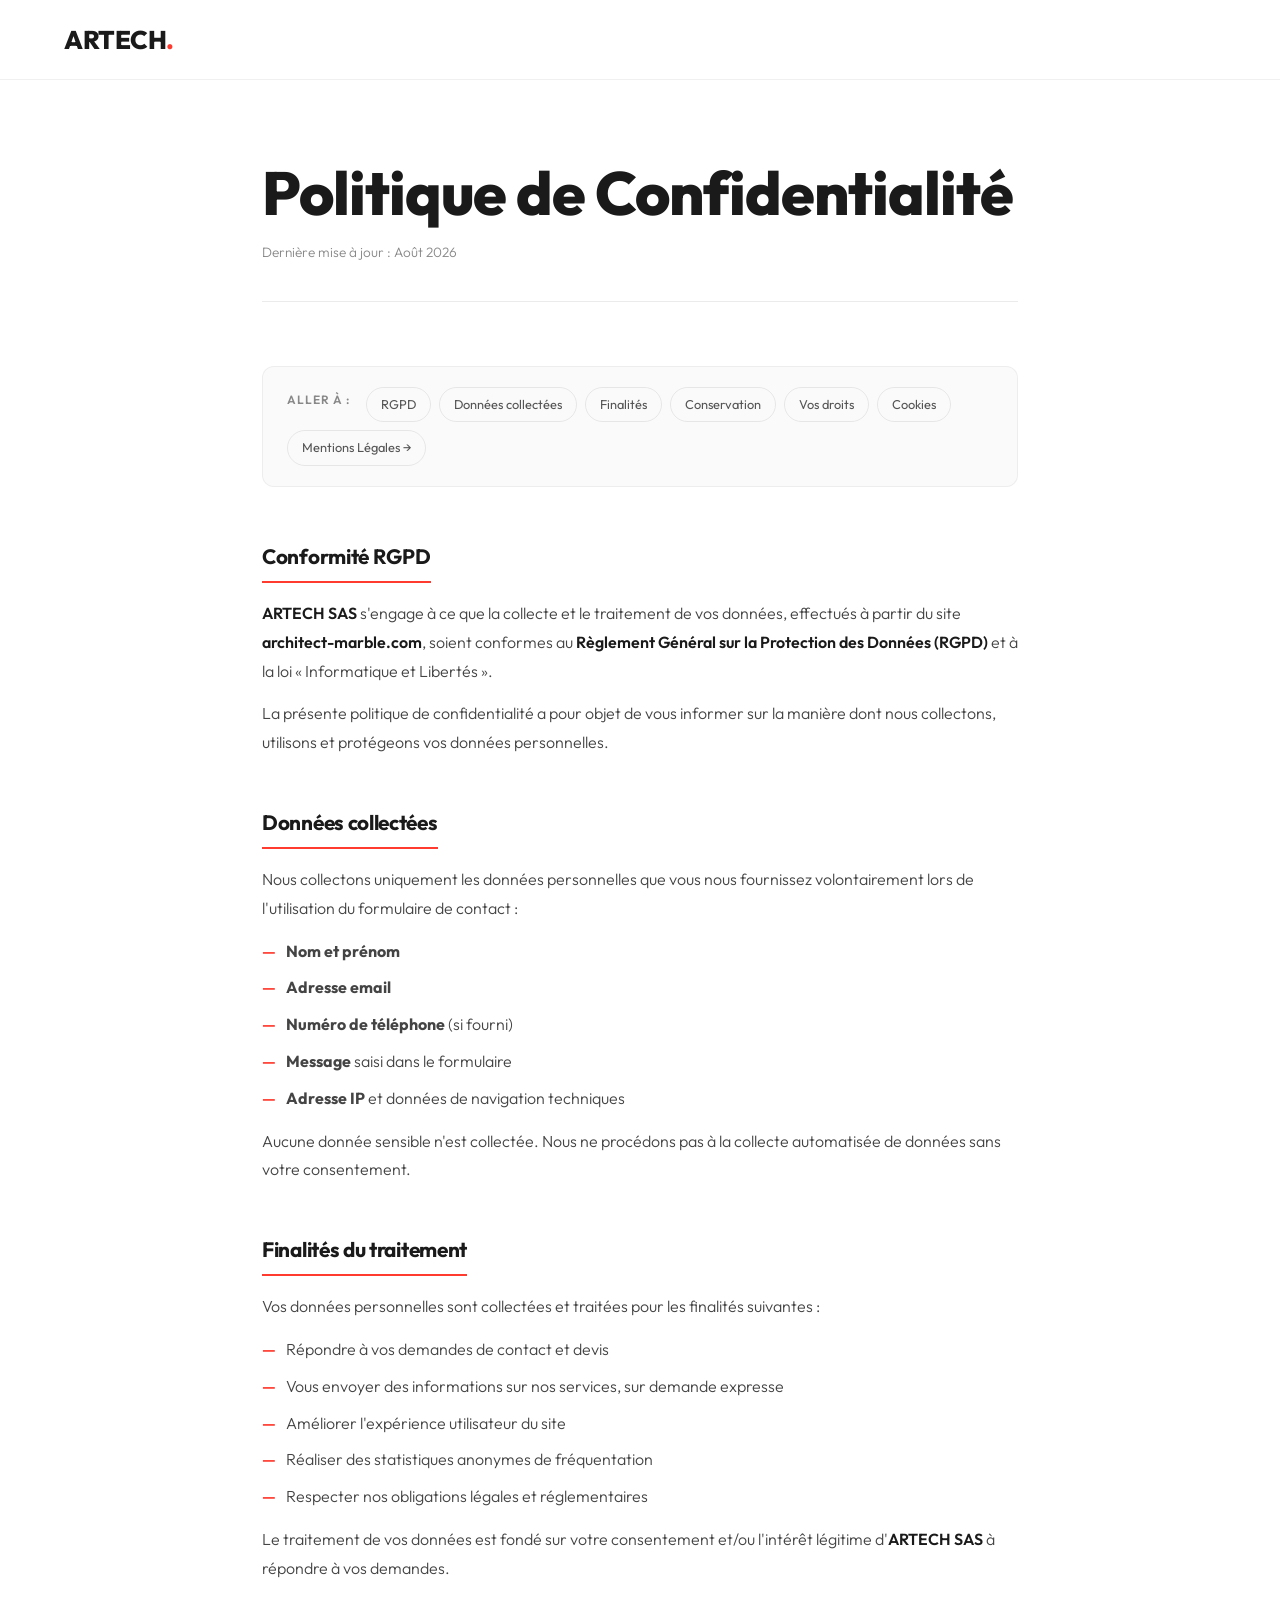
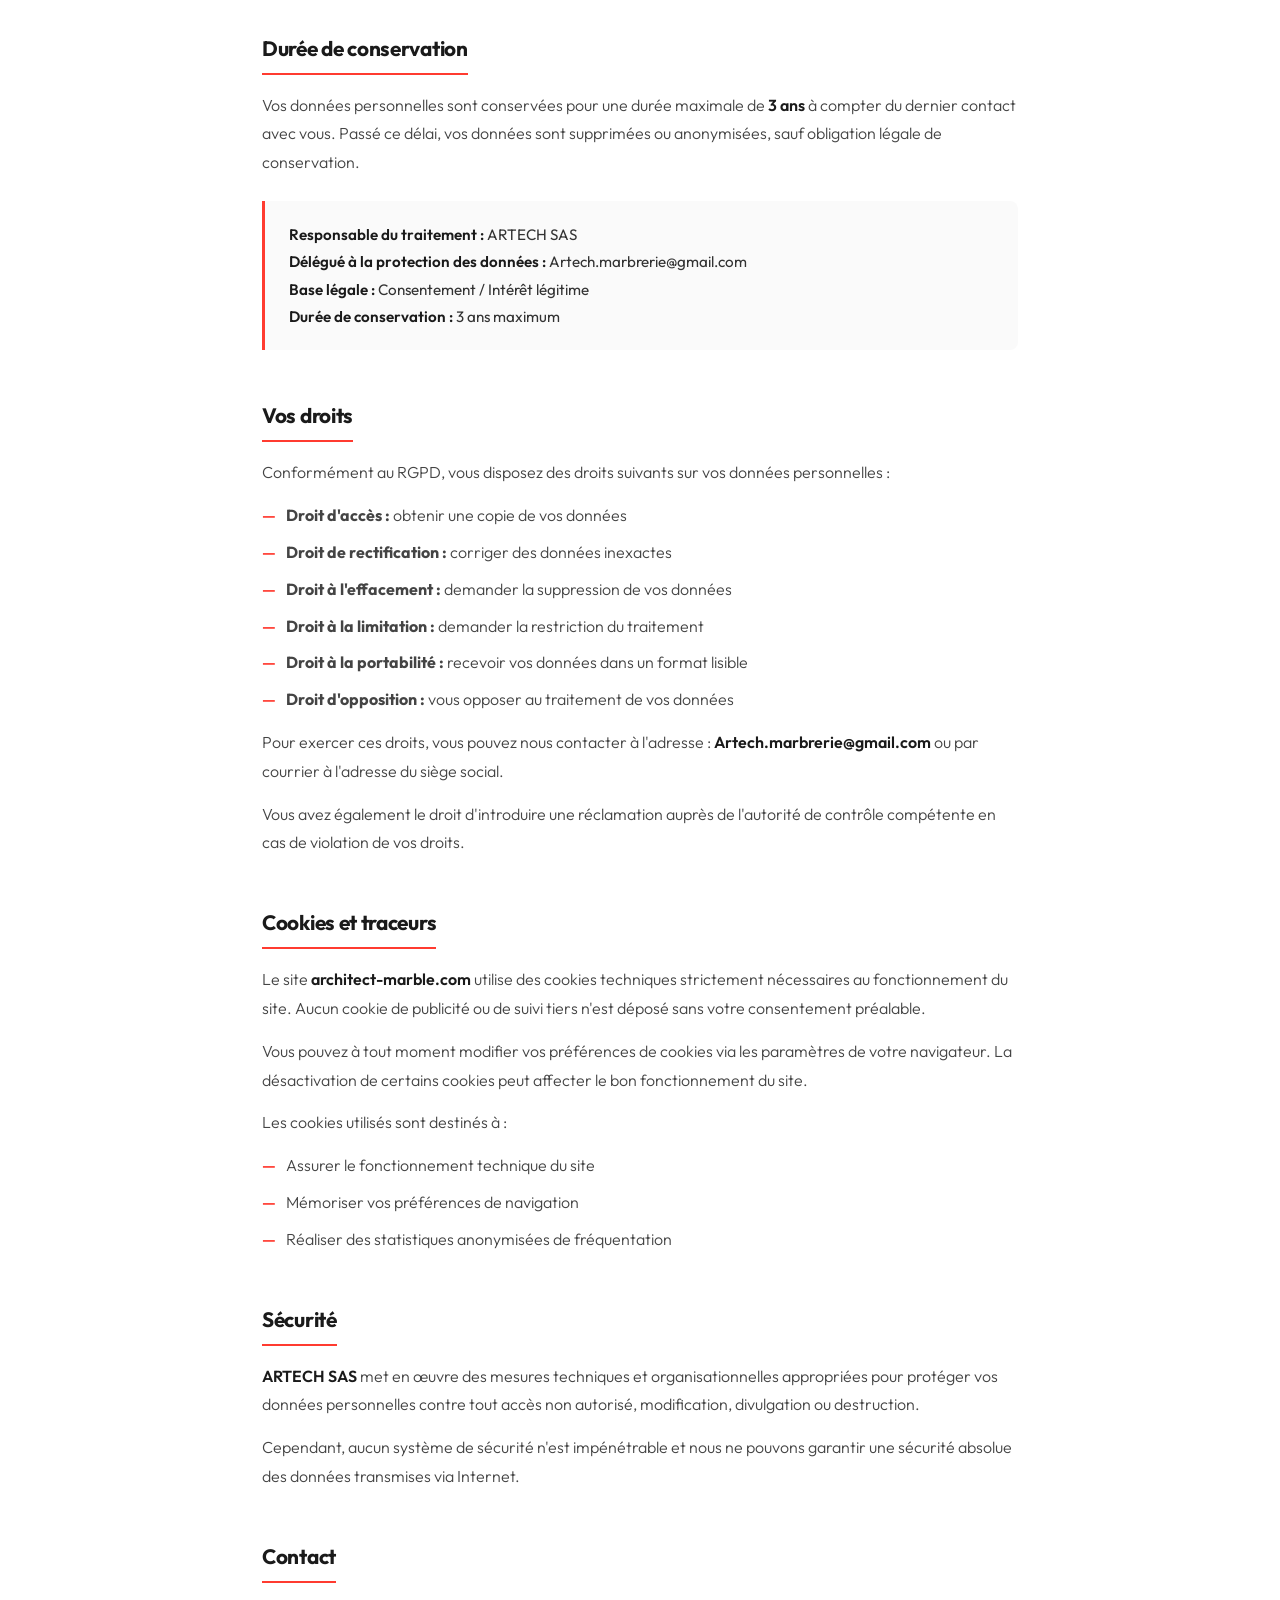
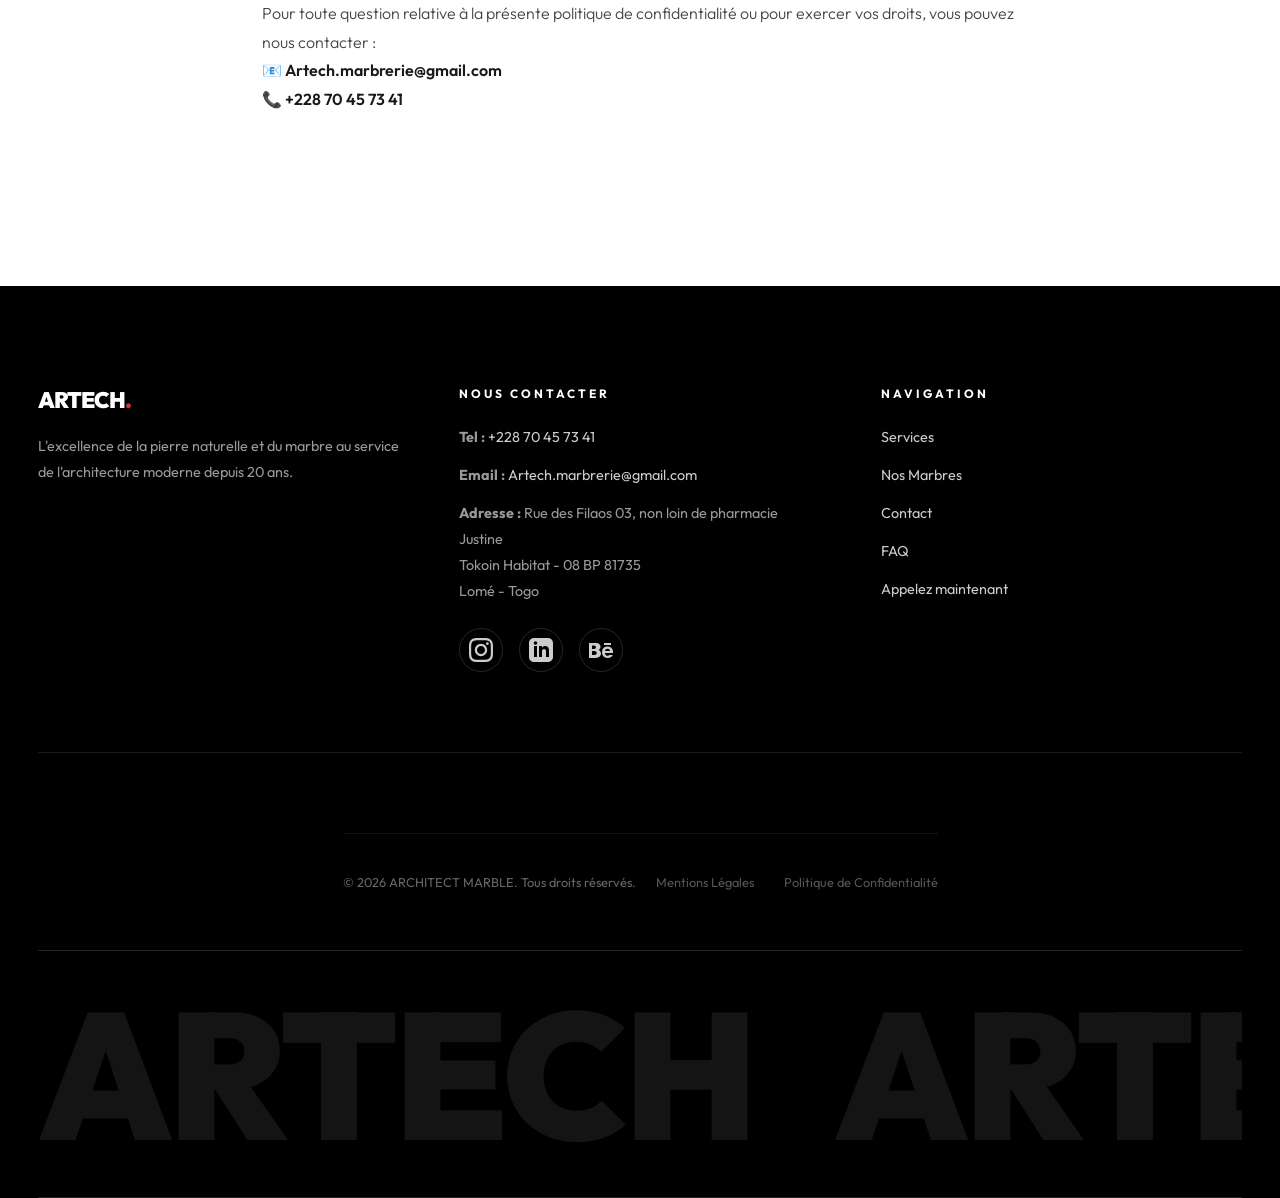
==== confidentialite/index.html @ c28ef2d8 "Initial commit: Site ARTECH avec images optimisées et EmailJS" ====
﻿<!DOCTYPE html>
<html lang="fr">

<head>
    <meta charset="UTF-8">
    <meta name="viewport" content="width=device-width, initial-scale=1.0">
    <title>Politique de Confidentialité — ARTECH</title>
    <meta name="robots" content="noindex, follow">
    <link rel="preconnect" href="https://fonts.googleapis.com">
    <link rel="preconnect" href="https://fonts.gstatic.com" crossorigin>
    <link href="https://fonts.googleapis.com/css2?family=Outfit:wght@300;400;600;800;900&display=swap" rel="stylesheet">
        <link rel="icon" type="image/jpeg" href="../assets/favicon.jpg">
<link rel="stylesheet" href="../style.css">

    <style>
        body.legal-page {
            background: #fff;
            color: #1a1a1a;
            font-family: 'Outfit', sans-serif;
        }

        body.legal-page .navbar {
            background: #fff;
            border-bottom: 1px solid rgba(0, 0, 0, 0.06);
            position: sticky;
            top: 0;
            z-index: 1000;
            padding: 0 5%;
            display: flex;
            align-items: center;
            justify-content: space-between;
            height: 80px;
        }

        body.legal-page .nav-logo {
            font-size: 1.6rem;
            font-weight: 800;
            color: #1a1a1a;
            text-decoration: none;
            letter-spacing: -0.5px;
        }

        body.legal-page .nav-logo span {
            color: #ff3b30;
        }

        body.legal-page .nav-links {
            display: flex;
            align-items: center;
            gap: 40px;
            list-style: none;
            margin: 0;
            padding: 0;
        }

        body.legal-page .nav-links a {
            text-decoration: none;
            color: #555;
            font-size: 0.9rem;
            font-weight: 400;
            letter-spacing: 0.5px;
            text-transform: uppercase;
            transition: color 0.3s ease;
            position: relative;
        }

        body.legal-page .nav-links a:hover {
            color: #ff3b30;
        }

        body.legal-page .nav-links a.btn-contact {
            padding: 10px 24px;
            background: #1a1a1a;
            color: #fff !important;
            border-radius: 50px;
            font-weight: 600;
            text-transform: none;
            letter-spacing: 0;
            font-size: 0.85rem;
            transition: background 0.3s ease, transform 0.2s ease;
        }

        body.legal-page .nav-links a.btn-contact:hover {
            background: #ff3b30;
            transform: translateY(-1px);
        }

        body.legal-page .menu-toggle {
            display: none;
            flex-direction: column;
            gap: 6px;
            cursor: pointer;
            padding: 8px;
        }

        body.legal-page .menu-toggle .bar {
            width: 26px;
            height: 2px;
            background: #1a1a1a;
            transition: all 0.3s ease;
        }

        .legal-page-wrapper {
            max-width: 820px;
            margin: 0 auto;
            padding: 80px 32px 120px;
        }

        .legal-page-header {
            margin-bottom: 64px;
            padding-bottom: 40px;
            border-bottom: 1px solid rgba(0, 0, 0, 0.08);
        }

        .legal-page-header h1 {
            font-size: clamp(2.2rem, 5vw, 3.8rem);
            font-weight: 800;
            letter-spacing: -1px;
            line-height: 1.1;
            color: #1a1a1a;
            margin-bottom: 16px;
        }

        .legal-page-header .legal-updated {
            font-size: 0.85rem;
            color: #888;
            font-weight: 300;
        }

        .legal-page-nav {
            display: flex;
            flex-wrap: wrap;
            gap: 8px;
            margin-bottom: 56px;
            padding: 20px 24px;
            background: #fafafa;
            border-radius: 12px;
            border: 1px solid rgba(0, 0, 0, 0.05);
        }

        .legal-page-nav span {
            font-size: 0.75rem;
            font-weight: 600;
            text-transform: uppercase;
            letter-spacing: 1px;
            color: #888;
            margin-right: 8px;
            line-height: 2.2;
        }

        .legal-page-nav a {
            font-size: 0.8rem;
            font-weight: 400;
            color: #555;
            text-decoration: none;
            padding: 4px 14px;
            border-radius: 20px;
            border: 1px solid rgba(0, 0, 0, 0.08);
            transition: all 0.25s ease;
            line-height: 2;
            white-space: nowrap;
        }

        .legal-page-nav a:hover {
            background: #1a1a1a;
            color: #fff;
            border-color: #1a1a1a;
        }

        .legal-section {
            margin-bottom: 52px;
        }

        .legal-section h2 {
            font-size: 1.3rem;
            font-weight: 700;
            letter-spacing: -0.3px;
            color: #1a1a1a;
            margin-bottom: 16px;
            padding-bottom: 12px;
            border-bottom: 2px solid #ff3b30;
            display: inline-block;
        }

        .legal-section p {
            font-size: 1rem;
            line-height: 1.8;
            color: #444;
            margin-bottom: 14px;
            font-weight: 300;
        }

        .legal-section p strong {
            font-weight: 600;
            color: #1a1a1a;
        }

        .legal-section ul {
            list-style: none;
            padding: 0;
            margin: 14px 0;
        }

        .legal-section ul li {
            font-size: 1rem;
            line-height: 1.8;
            color: #444;
            font-weight: 300;
            padding-left: 24px;
            position: relative;
            margin-bottom: 8px;
        }

        .legal-section ul li::before {
            content: '—';
            position: absolute;
            left: 0;
            color: #ff3b30;
            font-weight: 600;
        }

        .legal-section hr {
            border: none;
            border-top: 1px solid rgba(0, 0, 0, 0.07);
            margin: 40px 0;
        }

        .legal-info-box {
            background: #fafafa;
            border-left: 3px solid #ff3b30;
            padding: 20px 24px;
            border-radius: 0 8px 8px 0;
            margin: 24px 0;
        }

        .legal-info-box p {
            margin: 0;
            font-size: 0.95rem;
            color: #333;
            font-weight: 400;
        }

        .legal-info-box strong {
            color: #1a1a1a;
        }

        @media (max-width: 768px) {
            body.legal-page .navbar {
                padding: 0 20px;
                height: 64px;
            }

            body.legal-page .nav-links {
                display: none;
            }

            body.legal-page .menu-toggle {
                display: flex;
            }

            .legal-page-wrapper {
                padding: 48px 20px 80px;
            }

            .legal-page-header {
                margin-bottom: 40px;
                padding-bottom: 28px;
            }

            .legal-page-nav {
                flex-direction: column;
                gap: 6px;
                padding: 16px 18px;
            }

            .legal-page-nav span {
                margin-bottom: 4px;
            }
        }
    </style>
</head>

<body class="legal-page">

    <nav class="navbar">
        <a href="../" class="nav-logo">ARTECH<span>.</span></a>
        <ul class="nav-links">
            <li><a href="../#hero">Accueil</a></li>
            <li><a href="../projet/">Projets</a></li>
            <li><a href="../services/">Services</a></li>
            <li><a href="../marbres/">Nos Marbres</a></li>
            <li><a href="../contact/" class="btn-contact">Contact</a></li>
        </ul>
        <div class="menu-toggle" id="mobile-menu">
            <span class="bar"></span>
            <span class="bar"></span>
        </div>
    </nav>

    <div class="legal-page-wrapper">

        <div class="legal-page-header">
            <h1>Politique de Confidentialité</h1>
            <p class="legal-updated">Dernière mise à jour : Août 2026</p>
        </div>

        <div class="legal-page-nav">
            <span>Aller à :</span>
            <a href="#rgpd">RGPD</a>
            <a href="#collecte">Données collectées</a>
            <a href="#finalite">Finalités</a>
            <a href="#conservation">Conservation</a>
            <a href="#droits">Vos droits</a>
            <a href="#cookies">Cookies</a>
            <a href="../mentions-legales/">Mentions Légales →</a>
        </div>

        <div class="legal-section" id="rgpd">
            <h2>Conformité RGPD</h2>
            <p>
                <strong>ARTECH SAS</strong> s'engage à ce que la collecte et le traitement de vos données,
                effectués à partir du site <strong>architect-marble.com</strong>, soient conformes au
                <strong>Règlement Général sur la Protection des Données (RGPD)</strong> et à la loi
                « Informatique et Libertés ».
            </p>
            <p>
                La présente politique de confidentialité a pour objet de vous informer sur la manière dont
                nous collectons, utilisons et protégeons vos données personnelles.
            </p>
        </div>

        <div class="legal-section" id="collecte">
            <h2>Données collectées</h2>
            <p>
                Nous collectons uniquement les données personnelles que vous nous fournissez volontairement
                lors de l'utilisation du formulaire de contact :
            </p>
            <ul>
                <li><strong>Nom et prénom</strong></li>
                <li><strong>Adresse email</strong></li>
                <li><strong>Numéro de téléphone</strong> (si fourni)</li>
                <li><strong>Message</strong> saisi dans le formulaire</li>
                <li><strong>Adresse IP</strong> et données de navigation techniques</li>
            </ul>
            <p>
                Aucune donnée sensible n'est collectée. Nous ne procédons pas à la collecte automatisée
                de données sans votre consentement.
            </p>
        </div>

        <div class="legal-section" id="finalite">
            <h2>Finalités du traitement</h2>
            <p>
                Vos données personnelles sont collectées et traitées pour les finalités suivantes :
            </p>
            <ul>
                <li>Répondre à vos demandes de contact et devis</li>
                <li>Vous envoyer des informations sur nos services, sur demande expresse</li>
                <li>Améliorer l'expérience utilisateur du site</li>
                <li>Réaliser des statistiques anonymes de fréquentation</li>
                <li>Respecter nos obligations légales et réglementaires</li>
            </ul>
            <p>
                Le traitement de vos données est fondé sur votre consentement et/ou l'intérêt légitime
                d'<strong>ARTECH SAS</strong> à répondre à vos demandes.
            </p>
        </div>

        <div class="legal-section" id="conservation">
            <h2>Durée de conservation</h2>
            <p>
                Vos données personnelles sont conservées pour une durée maximale de <strong>3 ans</strong>
                à compter du dernier contact avec vous. Passé ce délai, vos données sont supprimées
                ou anonymisées, sauf obligation légale de conservation.
            </p>
            <div class="legal-info-box">
                <p>
                    <strong>Responsable du traitement :</strong> ARTECH SAS<br>
                    <strong>Délégué à la protection des données :</strong> Artech.marbrerie@gmail.com<br>
                    <strong>Base légale :</strong> Consentement / Intérêt légitime<br>
                    <strong>Durée de conservation :</strong> 3 ans maximum
                </p>
            </div>
        </div>

        <div class="legal-section" id="droits">
            <h2>Vos droits</h2>
            <p>
                Conformément au RGPD, vous disposez des droits suivants sur vos données personnelles :
            </p>
            <ul>
                <li><strong>Droit d'accès :</strong> obtenir une copie de vos données</li>
                <li><strong>Droit de rectification :</strong> corriger des données inexactes</li>
                <li><strong>Droit à l'effacement :</strong> demander la suppression de vos données</li>
                <li><strong>Droit à la limitation :</strong> demander la restriction du traitement</li>
                <li><strong>Droit à la portabilité :</strong> recevoir vos données dans un format lisible</li>
                <li><strong>Droit d'opposition :</strong> vous opposer au traitement de vos données</li>
            </ul>
            <p>
                Pour exercer ces droits, vous pouvez nous contacter à l'adresse :
                <strong>Artech.marbrerie@gmail.com</strong> ou par courrier à l'adresse du siège social.
            </p>
            <p>
                Vous avez également le droit d'introduire une réclamation auprès de l'autorité de contrôle
                compétente en cas de violation de vos droits.
            </p>
        </div>

        <div class="legal-section" id="cookies">
            <h2>Cookies et traceurs</h2>
            <p>
                Le site <strong>architect-marble.com</strong> utilise des cookies techniques strictement
                nécessaires au fonctionnement du site. Aucun cookie de publicité ou de suivi tiers n'est
                déposé sans votre consentement préalable.
            </p>
            <p>
                Vous pouvez à tout moment modifier vos préférences de cookies via les paramètres de votre
                navigateur. La désactivation de certains cookies peut affecter le bon fonctionnement du site.
            </p>
            <p>
                Les cookies utilisés sont destinés à :
            </p>
            <ul>
                <li>Assurer le fonctionnement technique du site</li>
                <li>Mémoriser vos préférences de navigation</li>
                <li>Réaliser des statistiques anonymisées de fréquentation</li>
            </ul>
        </div>

        <div class="legal-section">
            <h2>Sécurité</h2>
            <p>
                <strong>ARTECH SAS</strong> met en œuvre des mesures techniques et organisationnelles
                appropriées pour protéger vos données personnelles contre tout accès non autorisé,
                modification, divulgation ou destruction.
            </p>
            <p>
                Cependant, aucun système de sécurité n'est impénétrable et nous ne pouvons garantir une
                sécurité absolue des données transmises via Internet.
            </p>
        </div>

        <div class="legal-section">
            <h2>Contact</h2>
            <p>
                Pour toute question relative à la présente politique de confidentialité ou pour exercer
                vos droits, vous pouvez nous contacter :<br>
                📧 <strong>Artech.marbrerie@gmail.com</strong><br>
                📞 <strong>+228 70 45 73 41</strong>
            </p>
        </div>

    </div>

    <footer class="main-footer">
        <div class="footer-marquee">
            <div class="marquee-track">
                <span>ARTECH</span><span>ARTECH</span><span>ARTECH</span><span>ARTECH</span><span>ARTECH</span><span>ARTECH</span><span>ARTECH</span><span>ARTECH</span>
            </div>
        </div>
        <div class="container">
            <div class="footer-grid">
                <div class="footer-col about">
                    <div class="footer-logo">ARTECH<span>.</span></div>
                    <p>L'excellence de la pierre naturelle et du marbre au service de l'architecture moderne depuis 20 ans.</p>
                </div>
                <div class="footer-col contact-info">
                    <h4>NOUS CONTACTER</h4>
                    <p><strong>Tel :</strong> <a href="tel:+22870457341">+228 70 45 73 41</a></p>
                    <p><strong>Email :</strong> <a href="mailto:Artech.marbrerie@gmail.com">Artech.marbrerie@gmail.com</a></p>
                    <p><strong>Adresse :</strong> Rue des Filaos 03, non loin de pharmacie Justine<br>Tokoin Habitat - 08 BP 81735<br>Lomé - Togo</p>
                    <div class="footer-social-icons">
                        <a href="#" target="_blank" aria-label="Instagram">
                            <svg viewBox="0 0 24 24" width="24" height="24" fill="currentColor">
                                <path d="M12 2.163c3.204 0 3.584.012 4.85.07 3.252.148 4.771 1.691 4.919 4.919.058 1.265.069 1.645.069 4.849 0 3.205-.012 3.584-.069 4.849-.149 3.225-1.664 4.771-4.919 4.919-1.266.058-1.644.07-4.85.07-3.204 0-3.584-.012-4.849-.07-3.26-.149-4.771-1.699-4.919-4.92-.058-1.265-.07-1.644-.07-4.849 0-3.204.013-3.583.07-4.849.149-3.227 1.664-4.771 4.919-4.919 1.266-.057 1.645-.069 4.849-.069zm0-2.163c-3.259 0-3.667.014-4.947.072-4.358.2-6.78 2.618-6.98 6.98-.059 1.281-.073 1.689-.073 4.948 0 3.259.014 3.668.072 4.948.2 4.358 2.618 6.78 6.98 6.98 1.281.058 1.689.072 4.948.072 3.259 0 3.668-.014 4.948-.072 4.354-.2 6.782-2.618 6.979-6.98.059-1.28.073-1.689.073-4.948 0-3.259-.014-3.667-.072-4.947-.196-4.354-2.617-6.78-6.979-6.98-1.281-.059-1.69-.073-4.949-.073zm0 5.838c-3.403 0-6.162 2.759-6.162 6.162s2.759 6.163 6.162 6.163 6.162-2.759 6.162-6.163c0-3.403-2.759-6.162-6.162-6.162zm0 10.162c-2.209 0-4-1.79-4-4 0-2.209 1.791-4 4-4s4 1.791 4 4c0 2.21-1.791 4-4 4zm6.406-11.845c-.796 0-1.441.645-1.441 1.44s.645 1.441 1.441 1.441c.795 0 1.439-.645 1.439-1.441s-.644-1.44-1.439-1.44z" />
                            </svg>
                        </a>
                        <a href="#" target="_blank" aria-label="LinkedIn">
                            <svg viewBox="0 0 24 24" width="24" height="24" fill="currentColor">
                                <path d="M19 0h-14c-2.761 0-5 2.239-5 5v14c0 2.761 2.239 5 5 5h14c2.762 0 5-2.239 5-5v-14c0-2.762-2.238-5-5-5zm-11 19h-3v-11h3v11zm-1.5-12.268c-.966 0-1.75-.79-1.75-1.764s.784-1.764 1.75-1.764 1.75.79 1.75 1.764-.783 1.764-1.75 1.764zm13.5 12.268h-3v-5.604c0-3.368-4-3.113-4 0v5.604h-3v-11h3v1.765c1.396-2.586 7-2.777 7 2.476v6.759z" />
                            </svg>
                        </a>
                        <a href="#" target="_blank" aria-label="Behance">
                            <svg viewBox="0 0 24 24" width="24" height="24" fill="currentColor">
                                <path d="M22 7h-7v-2h7v2zm1.726 10c-.442 1.297-2.029 3-5.101 3-3.074 0-5.564-1.729-5.564-5.675 0-3.91 2.325-5.92 5.466-5.92 3.082 0 4.964 1.782 5.375 4.426.078.506.109 1.188.095 2.14h-8.027c.13 3.211 3.483 3.312 4.588 2.029h3.168zm-7.686-4h4.965c-.105-1.547-1.136-2.219-2.477-2.219-1.466 0-2.277.768-2.488 2.219zm-9.574 6.988h-6.466v-14.967h6.953c5.476.081 5.58 5.444 2.72 6.906 3.461 1.26 3.577 8.061-3.207 8.061zm-3.466-8.988h2.027c2.518 0 2.508-3.521 0-3.521h-2.027v3.521zm0 5.988h2.731c2.816 0 2.534-4 0-4h-2.731v4z" />
                            </svg>
                        </a>
                    </div>
                </div>
                <div class="footer-col links">
                    <h4>NAVIGATION</h4>
                    <ul>
                        <li><a href="../services/">Services</a></li>
                        <li><a href="../marbres/">Nos Marbres</a></li>
                        <li><a href="../contact/">Contact</a></li>
                        <li><a href="../#faq">FAQ</a></li>
                        <li><a href="tel:+22870457341">Appelez maintenant</a></li>
                    </ul>
                </div>
            </div>
        </div>
        <div class="footer-bottom">
            <p>&copy; 2026 ARCHITECT MARBLE. Tous droits réservés.</p>
            <div class="footer-legal">
                <a href="../mentions-legales/">Mentions Légales</a>
                <a href="../confidentialite/">Politique de Confidentialité</a>
            </div>
        </div>
    </footer>

    <script src="../data.js"></script>
    <script src="../script.js"></script>
</body>

</html>
---- style.css ----
/* Root Variables */
:root {
    --primary-color: #1a1a1a;
    --accent-color: #ff3b30;
    /* Red instead of Gold */
    /* Black, White, Red, Grey palette */
    --text-color: #1a1a1a;
    --bg-dark: #ffffff;
    --bg-global: url('bg/1.png');
    --transition: all 0.4s cubic-bezier(0.165, 0.84, 0.44, 1);
}

/* Reset & Base Styles */
* {
    margin: 0;
    padding: 0;
    box-sizing: border-box;
}

html {
    overscroll-behavior: none;
}

body {
    font-family: 'Outfit', sans-serif;
    background-color: var(--bg-dark);
    background-image: var(--bg-global);
    background-size: cover;
    background-position: center;
    background-attachment: fixed;
    /* Animation classes */
}

.faq-item {
    opacity: 0;
    transform: translateY(30px);
}

.process-step {
    transition: transform 0.1s ease-out;
    /* Smooth skew transition */
    will-change: transform;
}

.faq-category {
    font-size: 0.7rem;
    font-weight: 700;
    letter-spacing: 2px;
    color: var(--accent-color);
    text-transform: uppercase;
    margin-bottom: 8px;
    display: block;
}

.project-category {
    font-size: 0.8rem;
    font-weight: 600;
    letter-spacing: 1.5px;
    color: rgba(255, 255, 255, 0.5);
    text-transform: uppercase;
    margin-bottom: 10px;
}

.step-title {
    font-size: clamp(2.5rem, 6vw, 4.5rem);
    line-height: 1;
    margin-bottom: 20px;
    font-weight: 900;
}

.view-project-btn {
    display: inline-flex;
    align-items: center;
    gap: 10px;
    font-size: 0.9rem;
    font-weight: 600;
    color: #fff;
    text-decoration: none;
    margin-top: 20px;
    padding: 10px 0;
    border-bottom: 1px solid rgba(255, 255, 255, 0.3);
    transition: all 0.3s ease;
}

.view-project-btn:hover {
    border-bottom-color: #fff;
    gap: 20px;
}

body {
    /* Keeps it global for all sections */
    color: var(--text-color);
    overflow-x: hidden;
    overscroll-behavior: none;
}

#main-content {
    transition: filter 3s cubic-bezier(0.165, 0.84, 0.44, 1);
}

body.is-loading #main-content {
    filter: blur(40px);
}

/* ===================== SPLIT PRELOADER ===================== */
#new-preloader {
    position: fixed;
    top: 0;
    left: 0;
    width: 100vw;
    height: 100vh;
    z-index: 10000;
    display: flex;
    overflow: hidden;
    background: transparent;
}

.preloader-panel {
    flex: 1;
    height: 100%;
    position: relative;
    overflow: hidden;
    transition: transform 1.5s cubic-bezier(0.85, 0, 0.15, 1);
}

@keyframes preloaderImageReveal {
    0% {
        filter: brightness(0.3);
        transform: scale(1.15);
    }

    60% {
        filter: brightness(0.5);
        transform: scale(1.06);
    }

    100% {
        filter: brightness(0.65);
        transform: scale(1);
    }
}

.preloader-panel img {
    width: 100%;
    height: 100%;
    object-fit: cover;
    animation: preloaderImageReveal 4s cubic-bezier(0.25, 0.46, 0.45, 0.94) forwards;
}

#start-btn {
    position: absolute;
    top: 50%;
    left: 50%;
    transform: translate(-50%, -50%);
    z-index: 20;
    background: transparent;
    color: #fff;
    border: 2px solid #fff;
    padding: 20px 60px;
    font-size: 1.2rem;
    font-weight: 800;
    letter-spacing: 6px;
    cursor: pointer;
    transition: all 0.4s cubic-bezier(0.165, 0.84, 0.44, 1);
    backdrop-filter: blur(10px);
}

#start-btn:hover {
    background: #fff;
    color: #000;
    letter-spacing: 10px;
    transform: translate(-50%, -50%) scale(1.05);
}

#start-btn .start-text-wrap {
    position: relative;
    display: inline-block;
    overflow: hidden;
    height: 1.3em;
    vertical-align: middle;
    white-space: nowrap;
}

#start-btn .start-text-top,
#start-btn .start-text-bottom {
    display: block;
    transition: transform 0.5s cubic-bezier(0.2, 0.8, 0.2, 1), opacity 0.5s ease, filter 0.5s ease;
    will-change: transform;
    line-height: 1.3;
}

#start-btn .start-text-top {
    transform: translateY(0);
}

#start-btn .start-text-bottom {
    position: absolute;
    top: 0;
    left: 0;
    right: 0;
    transform: translateY(100%);
    opacity: 0;
    filter: blur(4px);
}

#start-btn:hover .start-text-top {
    transform: translateY(-100%);
    opacity: 0;
    filter: blur(4px);
}

#start-btn:hover .start-text-bottom {
    transform: translateY(0);
    opacity: 1;
    filter: blur(0);
}

#start-btn .letter {
    display: inline-block;
    transition: transform 0.5s cubic-bezier(0.2, 0.8, 0.2, 1), opacity 0.5s ease, filter 0.5s ease;
    will-change: transform, opacity, filter;
}

#start-btn .start-text-bottom .letter {
    filter: blur(6px);
    opacity: 0;
    transform: translateY(12px);
}

#start-btn:hover .start-text-bottom .letter {
    filter: blur(0);
    opacity: 1;
    transform: translateY(0);
}

/* Animation triggers */
#new-preloader.active .left-panel {
    transform: translateX(-100%);
}

#new-preloader.active .right-panel {
    transform: translateX(100%);
}

#new-preloader.active #start-btn {
    opacity: 0;
    pointer-events: none;
    transform: translate(-50%, -50%) scale(0.8);
}

body.loaded #new-preloader {
    pointer-events: none;
    opacity: 0;
    visibility: hidden;
    transition: opacity 0.6s ease, visibility 0.6s ease;
}

/* Old overlay cleanup */
#loader-overlay {
    display: none;
}


a {
    text-decoration: none;
    color: inherit;
    transition: var(--transition);
}

ul {
    list-style: none;
}

/* Navbar Style */
#main-header {
    position: fixed;
    top: 0;
    left: 0;
    width: 100%;
    height: 1cm;
    z-index: 10001;
    display: flex;
    align-items: center;
    transition: var(--transition);
    background: rgba(0, 0, 0, 0.4);
    backdrop-filter: blur(10px);
}

#main-header.scrolled {
    background: rgba(255, 255, 255, 0.8);
    backdrop-filter: blur(15px);
    border-bottom: 1px solid var(--glass-border);
}

.navbar {
    width: 100%;
    max-width: 100%;
    padding: 0 5%;
    display: flex;
    align-items: center;
}

.logo a {
    font-size: 1.8rem;
    font-weight: 800;
    letter-spacing: 2px;
}

.logo span {
    color: var(--accent-color);
}

.nav-links {
    margin-left: auto;
    /* The "Alternative" - Pushes all links to the right edge */
    display: flex;
    gap: 50px;
    align-items: center;
}

.nav-links a {
    position: relative;
    font-weight: 400;
    font-size: 0.95rem;
    letter-spacing: 1px;
    opacity: 0.8;
    display: inline-block;
    text-decoration: none;
}

.nav-links a .nav-text-top,
.nav-links a .nav-text-bottom {
    display: block;
    transition: transform 0.45s cubic-bezier(0.2, 0.8, 0.2, 1), opacity 0.45s ease, filter 0.45s ease;
    will-change: transform;
}

.nav-links a .nav-text-top {
    transform: translateY(0);
}

.nav-links a .nav-text-bottom {
    position: absolute;
    top: 0;
    left: 0;
    right: 0;
    transform: translateY(100%);
    opacity: 0;
    filter: blur(4px);
}

.nav-links a:hover .nav-text-top {
    transform: translateY(-100%);
    opacity: 0;
    filter: blur(4px);
}

.nav-links a:hover .nav-text-bottom {
    transform: translateY(0);
    opacity: 1;
    filter: blur(0);
}

.nav-links a.active {
    opacity: 1;
    color: var(--accent-color);
}

.nav-links a .letter {
    display: inline-block;
    transition: transform 0.45s cubic-bezier(0.2, 0.8, 0.2, 1), opacity 0.45s ease, filter 0.45s ease;
    will-change: transform, opacity, filter;
}

.nav-text-bottom .letter {
    filter: blur(6px);
    opacity: 0;
    transform: translateY(12px);
}

.nav-links a:hover .nav-text-bottom .letter {
    filter: blur(0);
    opacity: 1;
    transform: translateY(0);
}

.nav-links a {
    position: relative;
    font-weight: 400;
    font-size: 0.95rem;
    letter-spacing: 1px;
    opacity: 1;
    display: inline-flex;
    align-items: center;
    justify-content: center;
    text-decoration: none;
    padding: 8px 0;
    color: #fff !important;
}

.nav-links a.btn-contact {
    padding: 12px 25px;
    background: var(--primary-color);
    color: var(--bg-dark) !important;
    border-radius: 50px;
    font-weight: 600 !important;
    opacity: 1 !important;
    line-height: 1.3;
    overflow: hidden;
    mix-blend-mode: normal;
}

.nav-links a.btn-contact:hover {
    background: var(--accent-color);
    transform: translateY(-2px);
    box-shadow: 0 10px 20px rgba(0, 0, 0, 0.2);
}

.nav-links a .nav-text-wrap {
    position: relative;
    display: inline-block;
    overflow: hidden;
    height: 1.3em;
    vertical-align: middle;
    white-space: nowrap;
}

.nav-links a .nav-text-top,
.nav-links a .nav-text-bottom {
    display: block;
    transition: transform 0.45s cubic-bezier(0.2, 0.8, 0.2, 1), opacity 0.45s ease, filter 0.45s ease;
    will-change: transform;
    line-height: 1.3;
}

.nav-links a .nav-text-top {
    transform: translateY(0);
}

.nav-links a .nav-text-bottom {
    position: absolute;
    top: 0;
    left: 0;
    right: 0;
    transform: translateY(100%);
    opacity: 0;
    filter: blur(4px);
}

/* Home-specific navbar overrides */
body.home #main-header {
    background: transparent;
    backdrop-filter: none;
}

body.home #main-header.scrolled {
    background: transparent;
    backdrop-filter: none;
    border-bottom: none;
}

body.home .nav-links a {
    color: #000 !important;
}

body.home .nav-links a.btn-contact {
    color: var(--bg-dark) !important;
}

.nav-links a:hover .nav-text-top {
    transform: translateY(-100%);
    opacity: 0;
    filter: blur(4px);
}

.nav-links a:hover .nav-text-bottom {
    transform: translateY(0);
    opacity: 1;
    filter: blur(0);
}

.nav-links a.active {
    opacity: 1;
    color: var(--accent-color);
}

.nav-links a .letter {
    display: inline-block;
    transition: transform 0.45s cubic-bezier(0.2, 0.8, 0.2, 1), opacity 0.45s ease, filter 0.45s ease;
    will-change: transform, opacity, filter;
}

.nav-text-bottom .letter {
    filter: blur(6px);
    opacity: 0;
    transform: translateY(12px);
}

.nav-links a:hover .nav-text-bottom .letter {
    filter: blur(0);
    opacity: 1;
    transform: translateY(0);
}



/* Scroll Expansion Layout */
.scroll-container {
    background-color: transparent;
    position: relative;
    height: 280vh;
    /* Reduced to eliminate dead space and make it feel snappier */
}

@keyframes pageReveal {
    0% {
        opacity: 0;
        transform: translateY(30px);
    }

    100% {
        opacity: 1;
        transform: translateY(0);
    }
}

.hero-section {
    position: sticky;
    top: 0;
    height: 100vh;
    display: flex;
    align-items: flex-end;
    justify-content: center;
    overflow: hidden;
    animation: pageReveal 1.2s cubic-bezier(0.165, 0.84, 0.44, 1) forwards;
}

@keyframes videoSettle {
    0% {
        transform: scale(0.95) translateY(20px);
        box-shadow: 0 0 0 rgba(0, 0, 0, 0);
    }

    100% {
        transform: scale(1) translateY(0);
        box-shadow: 0px 40px 80px -10px rgba(0, 0, 0, 0.3);
    }
}

.video-wrapper {
    position: relative;
    width: 90vw;
    height: calc(100vh - 1cm);
    /* Anchor at bottom, leaves 1cm gap at the top */
    border-radius: 40px 40px 0 0;
    overflow: hidden;
    z-index: 5;
    will-change: width, height, border-radius;
    animation: videoSettle 1.5s cubic-bezier(0.165, 0.84, 0.44, 1) forwards;
    transition: border-radius 0.1s ease-out;
}

#hero-video {
    width: 100%;
    height: 100%;
    object-fit: cover;
}

.video-overlay {
    position: absolute;
    top: 0;
    left: 0;
    width: 100%;
    height: 100%;
    background: rgba(0, 0, 0, 0.3);
    z-index: 1;
}

/* White blur wash synced with overflight */
.video-white-blur {
    position: absolute;
    top: 0;
    left: 0;
    width: 100%;
    height: 100%;
    background: rgba(188, 225, 255, 0.92);
    /* Bleu ciel très léger / Soft sky blue */
    opacity: 0;
    z-index: 2;
    will-change: opacity;
    pointer-events: none;
}

/* Cinematic Overflight Layer */
.image-mask-layer {
    position: absolute;
    top: auto;
    bottom: 0;
    left: 0;
    width: 100%;
    height: 100vh;
    z-index: 15;
    transform: translate3d(0, 100vh, 0);
    /* Force 3D hardware acceleration */
    will-change: transform;
    overflow: hidden;
}

.parallax-img {
    width: 100%;
    height: 100%;
    object-fit: cover;
    object-position: center;
    display: block;
}

/* Bottom shadow on parallax image */
.image-mask-layer::after {
    content: '';
    position: absolute;
    bottom: 0;
    left: 0;
    width: 100%;
    height: 35%;
    background: linear-gradient(to top, rgba(255, 255, 255, 1) 0%, rgba(255, 255, 255, 0) 100%);
    pointer-events: none;
    z-index: 2;
}

/* Parallax Overlay Text */
.parallax-overlay-text {
    position: absolute;
    bottom: 5vh;
    left: 5vw;
    font-size: clamp(3rem, 10vw, 8rem);
    font-weight: 800;
    color: var(--text-color);
    z-index: 10;
    line-height: 1;
    letter-spacing: -2px;
    text-transform: uppercase;
}

/* ===================== CUSTOM SCROLL INDICATOR ===================== */
/* Hide native scrollbar */
html {
    scrollbar-width: none;
    /* Firefox */
}

html::-webkit-scrollbar {
    display: none;
    /* Chrome, Safari */
}

.scroll-indicator {
    position: fixed;
    right: 16px;
    top: 0;
    height: 100vh;
    z-index: 999;
    display: flex;
    flex-direction: column;
    align-items: center;
    pointer-events: none;
    padding: 40px 0;
    box-sizing: border-box;
}

.scroll-indicator__line {
    width: 1px;
    flex: 1;
    background: rgba(0, 0, 0, 0.15);
    position: relative;
}

.scroll-indicator__dot {
    position: absolute;
    left: 50%;
    transform: translateX(-50%);
    width: 5px;
    height: 5px;
    background: #000;
    border-radius: 50%;
    top: 0%;
    /* Set by JS */
    transition: top 0.1s linear;
    box-shadow: 0 0 8px rgba(0, 0, 0, 0.8), 0 0 16px rgba(0, 0, 0, 0.3);
}

/* ===================== PROJECTS ENTRY DECORATION ===================== */
.projects-entry-line {
    display: flex;
    align-items: center;
    margin-bottom: 60px;
    gap: 16px;
}

.projects-entry-line::before {
    content: '';
    display: block;
    width: 1px;
    height: 80px;
    background: linear-gradient(to bottom, transparent, rgba(0, 0, 0, 0.5));
}

.projects-entry-tick {
    width: 6px;
    height: 6px;
    background: #000;
    border-radius: 50%;
    display: inline-block;
    box-shadow: 0 0 10px rgba(0, 0, 0, 0.5);
}



/* Mobile Responsiveness */
@media (min-width: 992px) {
    .menu-toggle {
        display: none;
    }
}

@media (max-width: 991px) {
    .nav-links {
        display: none;
    }

    .menu-toggle {
        display: flex;
    }

    .navbar {
        padding: 0 20px;
    }

    .hero-actions {
        flex-direction: column;
        align-items: center;
    }

    /* Mobile: image parallax fix — disable fixed attachment on small screens */
    .image-mask-layer {
        position: absolute;
        width: 100%;
        height: 100vh;
        top: auto;
        bottom: 0;
    }

    .parallax-img {
        width: 100%;
        height: 100%;
        /* Full height on mobile */
        object-fit: cover;
        object-position: bottom;
    }

    /* Mobile: Featured Project Cards (Vertical Sticky) */
    .projects-cards-container {
        display: flex;
        flex-direction: column;
        gap: 10vh;
    }

    .featured-project-card {
        flex-direction: column;
        width: 92%;
        margin: 8vh auto;
        min-height: auto;
        border-radius: 16px;
        position: sticky;
        top: 12vh;
        box-shadow: 0 20px 40px rgba(0, 0, 0, 0.25);
        border: 1px solid rgba(255, 255, 255, 0.1);
    }

    .fpc-info {
        flex: none;
        padding: 25px 20px;
    }

    /* Hide category/description to save space on mobile */
    .fpc-category {
        display: none;
    }

    .fpc-title {
        font-size: 1.8rem;
        letter-spacing: -0.5px;
    }

    .fpc-details {
        margin-top: 15px;
    }

    .fpc-detail-item {
        padding: 10px 0;
        font-size: 0.9rem;
    }

    .fpc-image-wrapper {
        height: 200px;
    }

    /* Reduce huge stacked title on mobile */
    .projects-section .huge-title-stacked {
        font-size: clamp(2.5rem, 12vw, 5rem);
        letter-spacing: -2px;
    }

    .projects-title {
        font-size: 2.2rem;
    }

    .projects-header {
        flex-direction: column;
        align-items: flex-start;
        gap: 20px;
    }

    /* Hide custom scrollbar on mobile */
    .scroll-indicator {
        display: none;
    }

    .parallax-overlay-text {
        font-size: 5rem;
        /* Make it huge on mobile */
        bottom: 8vh;
        line-height: 0.9;
    }

    /* Mobile Hero UI Layer */
    .hero-ui-layer {
        display: block;
        padding: 0;
    }

    .hero-left-list {
        position: absolute;
        top: 5vh;
        left: 5vw;
        align-items: flex-start;
        text-align: left;
        font-size: 1.95rem !important;
        /* Plus petit pour mieux s'adapter aux écrans mobiles */
    }

    .btn-callnow {
        font-size: 0.85rem;
        padding: 12px 30px;
    }

    .desktop-only {
        display: none !important;
    }

    .hero-right-widget {
        position: absolute;
        bottom: 5vh;
        right: 5vw;
        flex-direction: row;
        gap: 15px;
    }

    .slider-square {
        width: 80px;
        height: 80px;
    }

    .projects-section {
        padding-top: 0;
        /* Remove blue gap */
    }

    body.nav-open .menu-toggle {
        position: fixed !important;
        top: 25px !important;
        right: 25px !important;
        z-index: 100005 !important;
    }

    body.nav-open .nav-links {
        display: flex !important;
        flex-direction: column !important;
        position: fixed !important;
        inset: 0 !important;
        width: 100vw !important;
        height: 100vh !important;
        background: rgba(12, 12, 12, 0.97) !important;
        backdrop-filter: blur(25px) !important;
        -webkit-backdrop-filter: blur(25px) !important;
        z-index: 100000 !important;
        justify-content: center !important;
        align-items: center !important;
        gap: 28px !important;
        padding: 90px 20px 40px !important;
        box-sizing: border-box !important;
    }

    body.nav-open .nav-links li {
        opacity: 1 !important;
        transform: none !important;
        animation: none !important;
        list-style: none !important;
    }

    body.nav-open .nav-links a {
        color: #ffffff !important;
        font-size: clamp(1.3rem, 5vw, 1.8rem) !important;
        font-weight: 700 !important;
        letter-spacing: 3px !important;
        text-transform: uppercase !important;
        text-decoration: none !important;
        display: inline-block !important;
    }

    body.nav-open .nav-links a .nav-text-wrap {
        height: auto !important;
        overflow: visible !important;
        position: relative !important;
        display: inline-block !important;
    }

    body.nav-open .nav-links a .nav-text-top {
        transform: none !important;
        opacity: 1 !important;
        filter: none !important;
        display: block !important;
        position: static !important;
    }

    body.nav-open .nav-links a .nav-text-bottom {
        display: none !important;
    }

    body.nav-open .nav-links a.btn-contact {
        background: #ff3b30 !important;
        color: #ffffff !important;
        border-radius: 50px !important;
        padding: 14px 36px !important;
        margin-top: 10px !important;
        font-size: 1.1rem !important;
        letter-spacing: 2px !important;
        box-shadow: 0 10px 30px rgba(255, 59, 48, 0.4) !important;
        display: inline-block !important;
    }

    body.nav-open .menu-toggle .bar {
        background: #ffffff !important;
    }

    body.nav-open .menu-toggle .bar:nth-child(1) {
        transform: translateY(8px) rotate(45deg) !important;
    }

    body.nav-open .menu-toggle .bar:nth-child(2) {
        transform: translateY(-8px) rotate(-45deg) !important;
        opacity: 1 !important;
    }

    body.home .menu-toggle .bar {
        background: #ffffff;
    }
}

/* ===================== TEXT REVEAL SECTION ===================== */
.text-reveal-section {
    min-height: 100vh;
    display: flex;
    align-items: center;
    justify-content: center;
    background: transparent;
    padding: 0 1cm;
}

.text-reveal-container {
    max-width: 1400px;
    /* Un peu plus large pour le grand texte */
    margin: 0 auto;
    width: 100%;
}

.reveal-text {
    font-size: clamp(3rem, 7vw, 6.5rem);
    /* Police augmentée */
    font-weight: 800;
    line-height: 1.1;
    letter-spacing: -2px;
    color: var(--text-color);
    text-transform: uppercase;
    /* Majuscules */
    text-align: center;
    /* Aligné au centre */
}

.reveal-text span {
    opacity: 0.15;
    /* Base opacity, will be animated by GSAP */
    transition: opacity 0.1s;
}

/* ===================== PROJECTS SECTION ===================== */
.projects-section {
    background: transparent;
    /* Changed to let global bg show */
    margin-top: -3px;
    /* Increased overlap to hide potential gaps */
    padding: 0 1cm 0;
    /* Aligned with 1cm pagination/cards */
    position: relative;
    z-index: 60;
}

.projects-header {
    display: flex;
    flex-direction: column;
    /* Stacked for left alignment */
    align-items: flex-start;
    /* Aligned to left */
    justify-content: flex-start;
    margin-bottom: 0;
    /* Removed margin */
    padding-bottom: 10px;
    padding-top: 20px;
}

.projects-label {
    font-size: 0.75rem;
    letter-spacing: 4px;
    text-transform: uppercase;
    color: rgba(0, 0, 0, 0.4);
    display: block;
}

.projects-header-left {
    display: flex;
    flex-direction: column;
    text-align: left;
    align-items: flex-start;
}

.huge-title-stacked {
    font-size: clamp(2rem, 15vw, 9rem);
    font-weight: 800;
    line-height: 0.85;
    color: var(--text-color);
    letter-spacing: -3px;
    text-transform: uppercase;
    margin-bottom: 16px;
    text-align: left;
}

.projects-title {
    font-size: clamp(2.5rem, 6vw, 5rem);
    font-weight: 800;
    line-height: 1;
    color: var(--text-color);
    letter-spacing: -2px;
}

/* ===================== FEATURED PROJECT CARD ===================== */
.projects-cards-container {
    display: flex;
    flex-direction: column;
    position: relative;
    padding-bottom: 40px;
    gap: 30vh;
    /* Espace important pour isoler chaque carte */
}

.featured-project-card {
    display: flex;
    width: 98%;
    background-color: #a4a4a4;
    border-radius: 12px;
    overflow: hidden;
    color: #fff;
    margin: 15vh auto;
    min-height: 400px;
    box-shadow: 0 40px 80px rgba(0, 0, 0, 0.25);
    position: sticky;
    top: 25vh;
}

.fpc-info {
    flex: 0 0 45%;
    padding: 60px 50px;
    display: flex;
    flex-direction: column;
}

.fpc-title {
    font-size: clamp(2rem, 3vw, 2.8rem);
    font-weight: 700;
    margin-bottom: 8px;
    letter-spacing: -0.5px;
    color: #fff;
    line-height: 1.1;
}

.fpc-category {
    font-size: 1.1rem;
    color: rgba(255, 255, 255, 0.9);
    font-weight: 500;
    margin-bottom: auto;
    /* Push details to the bottom */
}

.fpc-details {
    margin-top: 60px;
    display: flex;
    flex-direction: column;
}

.fpc-detail-item {
    display: flex;
    align-items: center;
    padding: 20px 0;
    border-bottom: 1px solid rgba(255, 255, 255, 0.15);
    font-size: 1.05rem;
    font-weight: 600;
    color: #fff;
}

.fpc-detail-item:last-child {
    border-bottom: none;
    padding-bottom: 0;
}

.fpc-icon {
    margin-right: 16px;
    display: flex;
    align-items: center;
    justify-content: center;
    color: rgba(255, 255, 255, 0.7);
}

.fpc-image-wrapper {
    flex: 1;
    position: relative;
    overflow: hidden;
}

.fpc-image {
    width: 100%;
    height: 100%;
    object-fit: cover;
    display: block;
    transition: transform 0.6s ease;
}

.featured-project-card:hover .fpc-image {
    transform: scale(1.05);
}

/* Background Split Text */
.architect-bg-text {
    position: absolute;
    top: 50%;
    left: 50%;
    transform: translate(-50%, -50%);
    z-index: 3;
    /* Above blue blur, below parallax image */
    display: flex;
    font-size: clamp(4rem, 15vw, 12rem);
    font-weight: 900;
    color: rgba(255, 255, 255, 0.9);
    letter-spacing: 1vw;
    pointer-events: none;
    overflow: hidden;
}

.architect-bg-text span {
    display: inline-block;
    transform: translateY(100%);
    opacity: 0;
    will-change: transform, opacity;
}

/* ===================== HERO UI LAYER ===================== */
.hero-ui-layer {
    position: absolute;
    inset: 0;
    z-index: 10;
    pointer-events: none;
    transition: opacity 0.4s ease;
    display: block;
}

.hero-ui-layer>* {
    position: absolute;
    pointer-events: auto;
}

/* Left List */
.hero-left-list {
    top: 5vh;
    left: 2vw;
    display: flex;
    flex-direction: column;
    gap: 5px;
    font-weight: 800;
    font-size: clamp(3rem, 6vw, 5rem);
    /* Très grand */
    line-height: 0.9;
    letter-spacing: -2px;
    text-transform: uppercase;
    color: #fff;
    opacity: 0.95;
    align-items: flex-start;
    text-align: left;
}

/* Bottom Text (Desktop Only) */
.hero-bottom-text {
    bottom: 5vh;
    left: 2vw;
    font-size: 1.1rem;
    color: rgba(255, 255, 255, 0.9);
    line-height: 1.5;
    letter-spacing: 1px;
    max-width: 400px;
}

/* ===================== PROCESS SECTION (HORIZONTAL SCROLL) ===================== */
.process-section {
    position: relative;
    height: 360vh;
    background: transparent;
    color: #000;
    z-index: 70;
    margin-top: 0;
}

.process-sticky {
    position: sticky;
    top: 0;
    height: 100vh;
    overflow: hidden;
    display: flex;
    align-items: flex-start;
    /* Changed from center to align top */
    padding-top: 130px;
    /* Space for the number 01 that is at top -100px */
}

.process-container {
    display: flex;
    padding: 0 1cm;
    /* Just 1cm left as requested */
    gap: 5vw;
    will-change: transform;
}

.process-step {
    flex: 0 0 750px;
    background: #000;
    border-radius: 32px;
    display: flex;
    flex-direction: column;
    position: relative;
    height: 75vh;
    overflow: visible;
    margin-top: 0;
    /* Removed margin to stick to title */
    transition: transform 0.4s ease;
    box-shadow: 0 40px 80px rgba(0, 0, 0, 0.15);
}

.process-step:hover {
    transform: translateY(-10px) scale(1.02);
}

/* Voir Plus card styles */
.voir-plus-step {
    background: linear-gradient(135deg, #0a0b0d 0%, #171920 50%, #050506 100%);
    border: 1px solid rgba(255, 255, 255, 0.08);
    text-decoration: none;
    display: flex;
    align-items: center;
    justify-content: center;
    cursor: pointer;
    transition: transform 0.4s ease, border-color 0.3s ease;
}

.voir-plus-step:hover {
    transform: translateY(-10px) scale(1.02);
    border-color: rgba(255, 255, 255, 0.2);
}

.voir-plus-inner {
    display: flex;
    flex-direction: column;
    align-items: center;
    justify-content: center;
    gap: 20px;
    text-align: center;
}

.voir-plus-arrow {
    width: 70px;
    height: 70px;
    border: 1px solid rgba(255, 255, 255, 0.3);
    border-radius: 50%;
    display: flex;
    align-items: center;
    justify-content: center;
    color: #fff;
    transition: background 0.3s ease, transform 0.3s ease;
}

.voir-plus-step:hover .voir-plus-arrow {
    background: rgba(255, 255, 255, 0.08);
    transform: translateX(6px);
}

.voir-plus-arrow svg {
    width: 28px;
    height: 28px;
}

.voir-plus-label {
    font-size: 1.4rem;
    font-weight: 700;
    color: rgba(255, 255, 255, 0.9);
    letter-spacing: 1px;
    line-height: 1.3;
    text-transform: uppercase;
}



.step-image-box {
    position: absolute;
    inset: 0;
    width: 100%;
    height: 100%;
    z-index: 1;
    border-radius: 32px;
    overflow: hidden;
}

/* Gradient overlay for readability */
.step-image-box::after {
    content: '';
    position: absolute;
    inset: 0;
    background: linear-gradient(to top, rgba(0, 0, 0, 0.9) 0%, rgba(0, 0, 0, 0.2) 50%, transparent 100%);
    z-index: 2;
}

/* Branded ARTECH Background Pattern for cards without photos */
.step-image-box.artech-card-bg {
    background: #ffffff;
    border: 1px solid rgba(0, 0, 0, 0.06);
    position: absolute;
    inset: 0;
    overflow: hidden;
}

.step-image-box.artech-card-bg::before {
    content: 'ARTECH';
    position: absolute;
    top: 50%;
    left: 50%;
    transform: translate(-50%, -50%) rotate(-12deg);
    font-size: 7.5rem;
    font-weight: 900;
    letter-spacing: 14px;
    color: rgba(0, 0, 0, 0.06);
    pointer-events: none;
    user-select: none;
    white-space: nowrap;
    z-index: 1;
}

.step-image-box img {
    width: 100%;
    height: 100%;
    object-fit: cover;
    transition: transform 0.8s ease;
}

.process-step:hover .step-image-box img {
    transform: scale(1.1);
}

/* Large decorative number in BLACK above the card */
.process-step::after {
    content: attr(data-index);
    position: absolute;
    top: -150px;
    /* Slightly higher as requested */
    left: -30px;
    font-size: 16rem;
    /* Large enough to "pop" out */
    font-weight: 900;
    color: #000000;
    z-index: 0;
    /* Behind the image which is z-index: 1 */
    line-height: 1;
    pointer-events: none;
    opacity: 1;
}

.step-content {
    position: relative;
    z-index: 3;
    display: flex;
    flex-direction: column;
    height: 100%;
    padding: 60px 50px;
}

.step-header {
    display: flex;
    justify-content: space-between;
    align-items: center;
    margin-bottom: 20px;
}

.step-number {
    font-size: 1rem;
    font-weight: 700;
    color: rgba(255, 255, 255, 0.7);
    letter-spacing: 2px;
    text-transform: uppercase;
    display: flex;
    align-items: center;
    gap: 10px;
}

.step-number::after {
    content: '';
    display: block;
    width: 6px;
    height: 6px;
    background: #ff3b30;
    border-radius: 50%;
}

.step-pagination {
    font-size: 1rem;
    font-weight: 600;
    color: rgba(255, 255, 255, 0.5);
    font-family: monospace;
}

.step-desc {
    font-size: 1.2rem;
    color: rgba(255, 255, 255, 0.8);
    line-height: 1.5;
    max-width: 520px;
    margin-bottom: auto;
}

.step-title {
    font-size: 4.5rem;
    font-weight: 800;
    color: #fff;
    line-height: 0.85;
    letter-spacing: -4px;
    text-transform: uppercase;
    margin-top: 25px;
}

/* Decoration */
.process-step::before {
    content: 'ARTECH';
    position: absolute;
    bottom: 20px;
    right: 30px;
    font-size: 4rem;
    font-weight: 900;
    color: rgba(0, 0, 0, 0.02);
    pointer-events: none;
    z-index: 0;
}

@media (max-width: 768px) {
    .process-step {
        flex: 0 0 85vw;
        height: 65vh;
        margin-top: 20px;
    }

    /* Reduce the big decorative number significantly on mobile */
    .process-step::after {
        font-size: 7rem;
        /* Was 16rem — much smaller now */
        top: -80px;
        left: -10px;
    }

    /* Hide description to save space on mobile */
    .step-desc {
        display: none;
    }

    .step-content {
        padding: 30px 25px;
    }

    .step-title {
        font-size: 2.8rem;
        letter-spacing: -2px;
        margin-top: auto;
        /* Push title to bottom */
    }

    .step-header {
        margin-bottom: 0;
    }

    .step-number {
        font-size: 0.8rem;
        letter-spacing: 1px;
    }

    .step-pagination {
        font-size: 0.8rem;
    }
}

/* Center Call Now */
.hero-center-action {
    position: absolute;
    top: 60%;
    /* Légèrement plus bas pour centrer visuellement sur la vidéo */
    left: 50%;
    transform: translate(-50%, -50%);
}

.btn-callnow {
    display: inline-block;
    text-align: center;
    line-height: 1.4;
    font-size: 1rem;
    font-weight: 800;
    letter-spacing: 3px;
    color: #fff;
    border: 1px solid rgba(255, 255, 255, 0.4);
    padding: 15px 40px;
    border-radius: 50px;
    text-transform: uppercase;
    backdrop-filter: blur(10px);
    transition: var(--transition);
}

.btn-callnow:hover {
    background: #fff;
    color: #000;
}

/* Right Widget */
.hero-right-widget {
    bottom: 5vh;
    right: 2vw;
    display: flex;
    flex-direction: column;
    align-items: flex-end;
    /* Aligné à droite du carré */
    gap: 30px;
}

.hero-socials {
    display: flex;
    flex-direction: column;
    gap: 20px;
    align-items: center;
}

.hero-socials a {
    color: #ffffff;
    /* White as requested */
    opacity: 0;
    /* Hidden initially for reveal */
    transition: all 0.3s cubic-bezier(0.165, 0.84, 0.44, 1);
    display: flex;
    align-items: center;
    justify-content: center;
    animation: pageReveal 1.2s cubic-bezier(0.165, 0.84, 0.44, 1) forwards;
}

.hero-socials a:hover {
    opacity: 1;
    color: var(--accent-color);
    /* Red accent on hover */
    transform: translateX(-8px) scale(1.2);
    /* More imposing move */
}

.slider-square {
    width: 120px;
    height: 120px;
    border-radius: 0;
    overflow: hidden;
    position: relative;
    border: 1px solid #000;
    box-shadow: none;
}

.slide-img {
    position: absolute;
    top: 0;
    left: 0;
    width: 100%;
    height: 100%;
    object-fit: cover;
    opacity: 0;
    animation: fadeSlide 16s infinite;
}

.slide-1 {
    animation-delay: 0s;
}

.slide-2 {
    animation-delay: 4s;
}

.slide-3 {
    animation-delay: 8s;
}

.slide-4 {
    animation-delay: 12s;
}

@keyframes fadeSlide {

    0%,
    20% {
        opacity: 1;
        transform: scale(1.1);
    }

    25%,
    100% {
        opacity: 0;
        transform: scale(1);
    }
}

.btn-shop {
    background: #fff;
    color: #000;
    font-weight: 800;
    padding: 10px 30px;
    border-radius: 30px;
    text-transform: uppercase;
    letter-spacing: 1px;
    font-size: 0.9rem;
    transition: var(--transition);
}

.btn-shop:hover {
    background: var(--accent-color);
    color: #fff;
    transform: translateY(-2px);
}

/* ===================== INITIAL REVEAL ANIMATION ===================== */
@keyframes elementReveal {
    0% {
        opacity: 0;
        transform: translateY(20px);
    }

    100% {
        opacity: 1;
        transform: translateY(0);
    }
}

/* Elements are hidden by default */
.logo,
.nav-links li,
.menu-toggle,
.hero-left-list span,
.hero-bottom-text p,
.btn-callnow,
.slider-square,
.social-links-vertical a,
.scroll-indicator-wrapper {
    opacity: 0;
}

/* Trigger reveal only after clicking start */
body.loaded .logo,
body.loaded .nav-links li,
body.loaded .menu-toggle,
body.loaded .hero-left-list span,
body.loaded .hero-bottom-text p,
body.loaded .btn-callnow,
body.loaded .slider-square,
body.loaded .social-links-vertical a,
body.loaded .scroll-indicator-wrapper {
    animation: elementReveal 1s cubic-bezier(0.165, 0.84, 0.44, 1) forwards;
    will-change: transform, opacity;
}

/* Original Majestic Delays (starting at 2.5s) */
body.loaded .logo {
    animation-delay: 2.5s !important;
}

body.loaded .nav-links li:nth-child(1) {
    animation-delay: 2.6s !important;
}

body.loaded .nav-links li:nth-child(2) {
    animation-delay: 2.65s !important;
}

body.loaded .nav-links li:nth-child(3) {
    animation-delay: 2.7s !important;
}

body.loaded .nav-links li:nth-child(4) {
    animation-delay: 2.75s !important;
}

body.loaded .nav-links li:nth-child(5) {
    animation-delay: 2.8s !important;
}

body.loaded .nav-links li:nth-child(6) {
    animation-delay: 2.85s !important;
}

.menu-toggle {
    flex-direction: column;
    justify-content: space-between;
    width: 24px;
    height: 18px;
    cursor: pointer;
    position: relative;
    z-index: 1001;
}

.menu-toggle .bar {
    width: 100%;
    height: 2px;
    background: currentColor;
    border-radius: 2px;
    transition: all 0.3s ease;
    transform-origin: center;
}

/* Left List delay */
body.loaded .hero-left-list span:nth-child(1) {
    animation-delay: 3.0s !important;
}

body.loaded .hero-left-list span:nth-child(2) {
    animation-delay: 3.1s !important;
}

body.loaded .hero-left-list span:nth-child(3) {
    animation-delay: 3.2s !important;
}

/* Bottom Text delay */
body.loaded .hero-bottom-text p:nth-child(1) {
    animation-delay: 3.3s !important;
}

body.loaded .hero-bottom-text p:nth-child(2) {
    animation-delay: 3.4s !important;
}

body.loaded .hero-bottom-text p:nth-child(3) {
    animation-delay: 3.5s !important;
}

/* Center Action & Right Widget */
body.loaded .btn-callnow {
    animation-delay: 3.5s !important;
}

/* Square reveals first */
body.loaded .slider-square {
    animation-delay: 3.6s !important;
}

/* Social icons reveal stagger starting after the square */
body.loaded .hero-socials a:nth-child(1) {
    animation-delay: 3.8s !important;
}

body.loaded .hero-socials a:nth-child(2) {
    animation-delay: 3.85s !important;
}

body.loaded .hero-socials a:nth-child(3) {
    animation-delay: 3.9s !important;
}

body.loaded .hero-socials a:nth-child(4) {
    animation-delay: 3.95s !important;
}

body.loaded .scroll-indicator-wrapper {
    animation-delay: 3.9s !important;
}

/* ===================== LOGO CAROUSEL ===================== */
.logo-carousel {
    width: 100%;
    padding: 100px 0;
    background: transparent;
    overflow: hidden;
    position: relative;
    z-index: 100;
}

.logo-track {
    display: flex;
    align-items: center;
    gap: 120px;
    width: max-content;
    animation: logo-scroll 40s linear infinite;
}

.logo-item {
    flex: 0 0 220px;
    height: 100px;
    display: flex;
    align-items: center;
    justify-content: center;
}

.logo-item img {
    max-width: 100%;
    max-height: 100%;
    object-fit: contain;
    filter: grayscale(1) opacity(0.3);
    /* Fully grayscale and more subtle */
    transition: all 0.5s cubic-bezier(0.2, 0.8, 0.2, 1);
}

.logo-item:hover img {
    filter: grayscale(0) opacity(1);
    transform: scale(1.1);
}

@keyframes logo-scroll {
    from {
        transform: translateX(0);
    }

    to {
        transform: translateX(-33.3333%);
    }
}

@media (max-width: 768px) {
    .logo-carousel {
        padding: 60px 0;
    }

    .logo-track {
        gap: 60px;
        animation-duration: 20s;
    }

    .logo-item {
        flex: 0 0 140px;
        height: 60px;
    }

    @keyframes logo-scroll {
        from {
            transform: translateX(0);
        }

        to {
            transform: translateX(-33.3333%);
        }
    }
}

/* ===================== SERVICES SECTION ===================== */
.services-section {
    padding: 20px 1cm 100px 1cm;
    /* Fixed padding */
    background: transparent;
    position: relative;
    z-index: 60;
}

.services-header {
    display: flex;
    flex-direction: column;
    align-items: flex-start;
    margin-bottom: 80px;
    padding-bottom: 30px;
}

.services-sticky-container {
    display: flex;
    flex-direction: column;
    gap: 15vh;
    /* Espace pour scroller entre les cartes */
    padding-bottom: 20vh;
}

.service-sticky-card {
    position: sticky;
    top: 80px;
    /* Consistent top for all cards to stack perfectly */
    width: 100%;
    height: 80vh;
    border-radius: 40px;
    display: flex;
    align-items: center;
    padding: 0;
    box-shadow: 0 -20px 60px rgba(0, 0, 0, 0.2);
    overflow: hidden;
    margin-bottom: 50vh;
    transition: transform 0.5s ease, filter 0.5s ease;
}

/* Remove bottom margin for the last card so it gets covered immediately */
.service-sticky-card:nth-child(4) {
    margin-bottom: 30vh;
    transition: transform 0.5s ease, filter 0.5s ease;
}

/* Perfect Stacking: Each card is "above" the previous one */
.service-sticky-card:nth-child(1) {
    z-index: 10;
    top: 80px;
    background: #1a1a1a;
    color: #fff;
}

.service-sticky-card:nth-child(2) {
    z-index: 12;
    top: 100px;
    background: #ffffff;
    color: #1a1a1a;
}

.service-sticky-card:nth-child(3) {
    z-index: 14;
    top: 120px;
    background: var(--accent-color);
    color: #fff;
}

.service-sticky-card:nth-child(4) {
    z-index: 16;
    top: 140px;
    background: #f0f0f0;
    color: #1a1a1a;
    box-shadow: 0 -40px 100px rgba(0, 0, 0, 0.3);
    /* Ombre plus forte pour détacher la 4ème */
}

.ssc-image-side {
    flex: 0 0 50%;
    height: 100%;
    position: relative;
    overflow: hidden;
}

.ssc-image-side img {
    width: 100%;
    height: 100%;
    object-fit: cover;
    transition: transform 1.2s cubic-bezier(0.165, 0.84, 0.44, 1);
}

.service-sticky-card:hover .ssc-image-side img {
    transform: scale(1.1);
}

.ssc-wave-separator {
    position: absolute;
    top: 0;
    right: -1px;
    height: 100%;
    width: 120px;
    z-index: 2;
    pointer-events: none;
    color: inherit;
    /* Use card background color via inherit */
}

.ssc-wave-separator svg {
    width: 100%;
    height: 100%;
}

.ssc-content-side {
    flex: 0 0 50%;
    height: 100%;
    display: flex;
    align-items: center;
    padding: 5vw;
    position: relative;
    background: inherit;
    /* Card background */
    color: inherit;
    overflow: hidden;
    /* Prevent number from bleeding out */
    z-index: 3;
}

/* Fix colors and separators for each card */
.service-sticky-card:nth-child(1) .ssc-wave-separator {
    color: #1a1a1a;
}

.service-sticky-card:nth-child(2) .ssc-wave-separator {
    color: #ffffff;
}

.service-sticky-card:nth-child(3) .ssc-wave-separator {
    color: var(--accent-color);
}

.service-sticky-card:nth-child(4) .ssc-wave-separator {
    color: #f0f0f0;
}

.service-sticky-card:nth-child(1) .ssc-content-side {
    background: #1a1a1a;
}

.service-sticky-card:nth-child(2) .ssc-content-side {
    background: #ffffff;
}

.service-sticky-card:nth-child(3) .ssc-content-side {
    background: var(--accent-color);
}

.service-sticky-card:nth-child(4) .ssc-content-side {
    background: #f0f0f0;
}

.ssc-number {
    position: absolute;
    right: 20px;
    top: 50%;
    transform: translateY(-50%);
    font-size: clamp(8rem, 20vw, 22rem);
    font-weight: 900;
    opacity: 0.07;
    line-height: 1;
    font-family: 'Outfit', sans-serif;
    pointer-events: none;
    z-index: -1;
}

.ssc-content h3 {
    font-size: clamp(2rem, 5vw, 4rem);
    font-weight: 800;
    text-transform: uppercase;
    margin-bottom: 25px;
    letter-spacing: -2px;
    line-height: 1;
}

.ssc-content p {
    font-size: clamp(1rem, 2vw, 1.4rem);
    max-width: 700px;
    line-height: 1.6;
    opacity: 0.8;
}

/* ===== VOIR PLUS BUTTON ===== */
.services-blur-target {
    position: relative;
    z-index: 1;
    transition: all 0.8s cubic-bezier(0.2, 0.8, 0.2, 1);
}

.services-voir-plus-wrapper {
    display: flex;
    justify-content: center;
    align-items: center;
    padding: 12vh 1cm 18vh;
    position: relative;
    z-index: 100;
    isolation: isolate;
}

.services-voir-plus {
    display: inline-flex;
    align-items: center;
    justify-content: center;
    gap: 18px;
    padding: 18px 36px;
    text-decoration: none;
    color: var(--black);
    transition: all 0.5s var(--transition);
    cursor: pointer;
    position: relative;
    z-index: 100;
    background: #ffffff;
    border-radius: 999px;
    border: 1px solid rgba(0, 0, 0, 0.08);
    box-shadow:
        0 20px 60px rgba(0, 0, 0, 0.08),
        inset 0 1px 0 rgba(255, 255, 255, 0.6);
}

.services-voir-plus:hover {
    transform: translateY(-2px) scale(1.02);
    background: rgba(255, 255, 255, 0.95);
    box-shadow:
        0 30px 80px rgba(0, 0, 0, 0.14),
        inset 0 1px 0 rgba(255, 255, 255, 0.8);
    border-color: rgba(0, 0, 0, 0.12);
}

.voir-plus-plus {
    font-size: 1.4rem;
    font-weight: 300;
    line-height: 1;
    color: var(--black);
    transition: background 0.5s var(--transition), color 0.5s var(--transition);
    width: 32px;
    height: 32px;
    display: flex;
    align-items: center;
    justify-content: center;
    border-radius: 50%;
    background: rgba(0, 0, 0, 0.04);
    flex-shrink: 0;
}

.services-voir-plus:hover .voir-plus-plus {
    background: var(--red);
    color: #fff;
}

.voir-plus-text-wrap {
    position: relative;
    display: inline-block;
    overflow: hidden;
    height: 1.3em;
    vertical-align: middle;
    white-space: nowrap;
}

.voir-plus-text-top,
.voir-plus-text-bottom {
    display: block;
    transition: transform 0.5s cubic-bezier(0.2, 0.8, 0.2, 1);
    will-change: transform;
    line-height: 1.3;
}

.voir-plus-text-top {
    transform: translateY(0);
}

.voir-plus-text-bottom {
    position: absolute;
    top: 0;
    left: 0;
    right: 0;
    transform: translateY(100%);
}

.services-voir-plus:hover .voir-plus-text-top {
    transform: translateY(-100%);
}

.services-voir-plus:hover .voir-plus-text-bottom {
    transform: translateY(0);
}

.voir-plus-text-bottom .letter {
    filter: blur(6px);
    opacity: 0;
    transform: translateY(12px);
}

.services-voir-plus:hover .voir-plus-text-bottom .letter {
    filter: blur(0px);
    opacity: 1;
    transform: translateY(0);
}

.voir-plus-arrow {
    display: flex;
    align-items: center;
    justify-content: center;
    width: 36px;
    height: 36px;
    border-radius: 50%;
    background: var(--black);
    color: #fff;
    transition: all 0.5s var(--transition);
}

.voir-plus-arrow svg {
    width: 16px;
    height: 16px;
    stroke: #fff;
    stroke-width: 2;
    transition: transform 0.5s var(--transition);
}

.voir-plus-text-wrap:hover~.voir-plus-arrow,
.services-voir-plus:hover .voir-plus-arrow {
    background: var(--red);
    transform: translateX(4px);
}

.services-voir-plus:hover .voir-plus-arrow svg {
    transform: translateX(2px);
}

.services-section.is-blurred .services-blur-target {
    filter: blur(6px);
    transform: scale(0.98);
    opacity: 0.6;
    transition: all 0.8s cubic-bezier(0.2, 0.8, 0.2, 1);
    pointer-events: none;
}

.services-blur-target {
    transition: all 0.8s cubic-bezier(0.2, 0.8, 0.2, 1);
}

@media (max-width: 768px) {
    .service-sticky-card {
        flex-direction: column;
        width: 92%;
        /* Centered and detached from sides */
        margin: 0 auto 15vh auto;
        /* Detach bottom from the next card */
        height: auto;
        min-height: 70vh;
        border-radius: 30px;
        top: 60px;
        /* Better sticky position for mobile */
    }

    .ssc-image-side {
        flex: 0 0 300px;
        /* Smaller image area on mobile */
        width: 100%;
    }

    .ssc-wave-separator {
        display: none;
    }

    .ssc-content-side {
        flex: 1;
        width: 100%;
        padding: 40px 30px;
        align-items: flex-start;
        display: flex;
        flex-direction: column;
        justify-content: center;
    }

    .ssc-number {
        position: relative;
        /* Avoid overlapping on mobile */
        right: auto;
        top: auto;
        transform: none;
        font-size: 4rem;
        margin-bottom: 0px;
        opacity: 0.2;
        /* More visible on mobile for style */
        z-index: 1;
    }

    .ssc-content {
        position: relative;
        z-index: 2;
    }

    .ssc-content h3 {
        font-size: 2rem;
        margin-bottom: 15px;
    }

    .ssc-content p {
        font-size: 1.1rem;
        line-height: 1.5;
    }

    .services-voir-plus-wrapper {
        padding: 8vh 1cm 12vh;
    }

    .services-voir-plus {
        padding: 16px 24px;
        gap: 14px;
        width: 100%;
        justify-content: space-between;
    }

    .voir-plus-plus {
        width: 28px;
        height: 28px;
        font-size: 1.2rem;
    }

    .voir-plus-text-wrap {
        font-size: 0.8rem;
        letter-spacing: 3px;
    }

    .voir-plus-arrow {
        width: 30px;
        height: 30px;
    }

    .voir-plus-arrow svg {
        width: 14px;
        height: 14px;
    }
}

@media (max-width: 768px) {
    .services-section {
        padding: 40px 1cm 80px 1cm;
        /* Fixed mobile padding */
    }

    .services-grid {
        grid-template-columns: 1fr;
    }

    .service-card {
        /* Padding removed to fix mobile image borders */
    }

    .service-card h3 {
        font-size: 1.8rem;
    }
}

/* ===================== SERVICE CARDS (shared with service detail gallery) ===================== */
.service-card {
    position: relative;
    border-radius: 24px;
    overflow: hidden;
    aspect-ratio: 3/4;
    background: var(--black);
    cursor: pointer;
    box-shadow: 0 15px 40px rgba(0, 0, 0, 0.06);
    transition: all 0.5s var(--transition);
    text-decoration: none;
    color: #fff;
    display: block;
}

.service-card:hover {
    transform: translateY(-8px);
    box-shadow: 0 25px 50px rgba(0, 0, 0, 0.18);
}

.service-card img,
.service-card video {
    width: 100%;
    height: 100%;
    object-fit: cover;
    filter: grayscale(0.6);
    transition: all 0.6s var(--transition);
}

.service-card:hover img,
.service-card:hover video {
    filter: grayscale(0);
    transform: scale(1.03);
}

.service-card-overlay {
    position: absolute;
    inset: 0;
    background: linear-gradient(to top, rgba(0, 0, 0, 0.8) 0%, rgba(0, 0, 0, 0.1) 50%, transparent 100%);
    display: flex;
    flex-direction: column;
    justify-content: flex-end;
    padding: 40px;
}

.service-card-number {
    font-size: 0.75rem;
    letter-spacing: 4px;
    color: var(--red);
    font-weight: 700;
    margin-bottom: 12px;
    text-transform: uppercase;
}

.service-card-title {
    font-size: clamp(1.5rem, 3vw, 2.2rem);
    font-weight: 800;
    text-transform: uppercase;
    letter-spacing: -1px;
    line-height: 1.1;
    margin-bottom: 15px;
}

.service-card-desc {
    font-size: 0.95rem;
    line-height: 1.6;
    opacity: 0.8;
    font-weight: 300;
}

.service-card-arrow {
    position: absolute;
    top: 30px;
    right: 30px;
    width: 50px;
    height: 50px;
    border: 2px solid rgba(255, 255, 255, 0.3);
    border-radius: 50%;
    display: flex;
    align-items: center;
    justify-content: center;
    transition: all 0.4s var(--transition);
}

.service-card-arrow svg {
    width: 20px;
    height: 20px;
    stroke: #fff;
    stroke-width: 2;
    transition: transform 0.4s var(--transition);
}

.service-card:hover .service-card-arrow {
    background: var(--red);
    border-color: var(--red);
}

.service-card:hover .service-card-arrow svg {
    transform: translateX(4px);
}

/* ===================== HORIZONTAL GALLERY ===================== */
.horizontal-gallery-section {
    height: 400vh;
    position: relative;
    background-color: #fff;
    background-image: var(--bg-global);
    background-attachment: fixed;
    z-index: 20;
}

.gallery-sticky-wrapper {
    position: sticky;
    top: 0;
    height: 100vh;
    width: 100%;
    overflow-y: hidden;
    overflow-x: hidden;
    display: flex;
    align-items: center;
}

.gallery-parallax-bg {
    position: absolute;
    top: 0;
    left: 0;
    height: 100%;
    width: auto;
    z-index: 20;
    pointer-events: none;
    will-change: transform;
    display: flex;
    align-items: center;
}

.gallery-parallax-bg img {
    height: 100%;
    width: auto;
    object-fit: contain;
    opacity: 0.9;
}

.gallery-track-container {
    position: relative;
    z-index: 10;
    width: 100%;
    overflow: hidden;
}

.gallery-track-container::-webkit-scrollbar {
    display: none;
}

.gallery-track {
    display: flex;
    gap: 5vw;
    padding: 0 15vw;
    will-change: transform;
    align-items: center;
}

.gallery-item {
    flex: 0 0 45vh;
    height: 65vh;
    transition: transform 0.5s cubic-bezier(0.16, 1, 0.3, 1);
    position: relative;
    /* Removed background, overflow, and box-shadow to allow natural shapes */
}

.gallery-item:hover {
    transform: scale(1.05);
}

/* Removed gradients to leave marble authentic and transparent */

.gallery-item img {
    width: 100%;
    height: 100%;
    object-fit: cover;
    transition: transform 0.8s ease;
}

.gallery-item:hover img {
    transform: scale(1.1);
}

.gallery-more-item {
    flex: 0 0 45vh;
    height: 65vh;
    display: flex;
    align-items: center;
    justify-content: center;
}

/* New Minimal Explore Button */
.btn-explore-more {
    display: flex;
    flex-direction: column;
    align-items: center;
    gap: 15px;
    text-decoration: none;
    color: #000;
    transition: all 0.4s var(--transition);
}

.explore-arrow {
    width: 90px;
    height: 90px;
    border: 2px solid #000;
    border-radius: 50%;
    display: flex;
    align-items: center;
    justify-content: center;
    transition: all 0.4s var(--transition);
    background: transparent;
}

.explore-arrow svg {
    width: 32px;
    height: 32px;
    stroke: #000;
    stroke-width: 3px;
    /* Thicker for visibility */
    transition: transform 0.4s var(--transition), stroke 0.4s ease;
}

.explore-label-mini {
    font-size: 0.7rem;
    font-weight: 800;
    letter-spacing: 5px;
    color: #000;
    text-transform: uppercase;
    transition: color 0.4s ease;
}

.btn-explore-more:hover .explore-arrow {
    background: #ff3b30;
    /* Intense Red */
    border-color: #ff3b30;
    transform: scale(1.15);
    box-shadow: 0 10px 25px rgba(255, 59, 48, 0.3);
}

.btn-explore-more:hover .explore-arrow svg {
    stroke: #fff;
    /* White on red for visibility */
    transform: translateX(8px);
}

.btn-explore-more:hover .explore-label-mini {
    color: #ff3b30;
}

@media (max-width: 768px) {
    .gallery-item {
        flex: 0 0 80vw;
        height: 60vh;
    }
}

/* ===================== STICKY IMAGE SECTION ===================== */
.simple-image-section {
    width: 100%;
    height: 250vh;
    /* Increased significantly to slow down the transition motion */
    background: transparent;
    position: relative;
    z-index: 55;
}

.sticky-image-container {
    position: sticky;
    top: 0;
    height: 100vh;
    width: 100%;
    overflow: hidden;
}

.simple-image-section img {
    width: 100%;
    height: 140%;
    /* Taller than container for parallax reveal */
    object-fit: cover;
    display: block;
    object-position: top;
    filter: grayscale(1);
    will-change: filter, transform;
    position: absolute;
    top: 0;
    left: 0;
}

/* ===================== NOS MARBRES SECTION ===================== */
.marbres-section {
    padding: 120px 1cm 100px 1cm;
    background: transparent;
    position: relative;
    z-index: 60;
}

.marbres-header {
    display: flex;
    flex-direction: column;
    align-items: flex-start;
    margin-bottom: 80px;
    padding-bottom: 30px;
    border-bottom: 1px solid rgba(0, 0, 0, 0.08);
}

.marbres-grid {
    display: grid;
    grid-template-columns: repeat(4, 1fr);
    gap: 2px;
    margin-bottom: 80px;
}

.marbre-grid {
    display: grid;
    grid-template-columns: repeat(4, 1fr);
    gap: 2px;
    margin-bottom: 80px;
}

.marbre-card {
    position: relative;
    overflow: hidden;
    cursor: pointer;
}

.marbre-img-wrap {
    position: relative;
    aspect-ratio: 3/4;
    overflow: hidden;
}

.marbre-img-wrap img {
    width: 100%;
    height: 100%;
    object-fit: cover;
    transition: transform 0.8s cubic-bezier(0.2, 0.8, 0.2, 1);
    filter: grayscale(0.3);
}

.marbre-card:hover .marbre-img-wrap img {
    transform: scale(1.08);
    filter: grayscale(0) contrast(1.1) brightness(1.05);
}

.marbre-overlay {
    position: absolute;
    inset: 0;
    background: linear-gradient(to top, rgba(255, 255, 255, 0.9) 0%, rgba(255, 255, 255, 0.1) 45%, transparent 70%);
    pointer-events: none;
    transition: opacity 0.5s cubic-bezier(0.16, 1, 0.3, 1);
    opacity: 0;
}

.marbre-card:hover .marbre-overlay {
    opacity: 1;
}

.marbre-info {
    position: absolute;
    bottom: 0;
    left: 0;
    right: 0;
    padding: 30px 25px;
    z-index: 5;
    transition: opacity 0.5s cubic-bezier(0.16, 1, 0.3, 1), transform 0.5s cubic-bezier(0.16, 1, 0.3, 1);
    opacity: 0;
    transform: translateY(15px);
}

.marbre-card:hover .marbre-info {
    opacity: 1;
    transform: translateY(0);
}

.marbre-info h4 {
    font-size: clamp(1.2rem, 2.5vw, 1.8rem);
    font-weight: 800;
    color: #1a1a1a;
    text-transform: uppercase;
    letter-spacing: -1px;
    margin: 0 0 4px 0;
}

.marbre-info span {
    font-size: 0.8rem;
    color: #666;
    letter-spacing: 2px;
    text-transform: uppercase;
    font-weight: 500;
}

.marbres-footer {
    display: flex;
    align-items: center;
    justify-content: space-between;
    gap: 40px;
    padding: 50px 0;
    border-top: 1px solid rgba(0, 0, 0, 0.08);
}

.marbres-footer p {
    font-size: clamp(0.95rem, 1.5vw, 1.1rem);
    color: #888;
    max-width: 600px;
    line-height: 1.7;
}

.marbres-cta {
    flex-shrink: 0;
    padding: 18px 40px;
    font-size: 0.85rem;
}

@media (max-width: 768px) {
    .marbres-grid {
        grid-template-columns: repeat(2, 1fr);
    }

    .marbres-footer {
        flex-direction: column;
        align-items: flex-start;
    }
}

/* ===================== MARBRE GALLERY SECTION ===================== */

/* White shadow overlay at the very top of the section */
.gallery-top-shadow {
    position: absolute;
    top: 0;
    left: 0;
    right: 0;
    height: 220px;
    background: linear-gradient(to bottom, rgba(255, 255, 255, 0.95) 0%, rgba(255, 255, 255, 0.4) 60%, transparent 100%);
    z-index: 30;
    pointer-events: none;
}

/* Section header visible at start of scroll */
.marbre-gallery-header {
    position: absolute;
    top: 0;
    left: 0;
    padding: 5vh 1cm;
    z-index: 25;
    display: flex;
    flex-direction: column;
    gap: 12px;
}

.marbre-gallery-link {
    font-size: 0.75rem;
    letter-spacing: 3px;
    text-transform: uppercase;
    font-weight: 700;
    color: #c0392b;
    text-decoration: none;
    transition: letter-spacing 0.3s ease;
    display: inline-block;
    margin-top: 8px;
}

.marbre-gallery-link:hover {
    letter-spacing: 5px;
}

/* Label on each gallery item */
.gallery-item-label {
    position: absolute;
    bottom: 0;
    left: 0;
    right: 0;
    padding: 30px 18px;
    background: transparent;
    z-index: 5;
    display: flex;
    flex-direction: column;
    gap: 2px;
}

.gallery-item-label span {
    font-size: clamp(0.9rem, 1.5vw, 1.2rem);
    font-weight: 800;
    color: #fff;
    text-shadow: 0 2px 4px rgba(0, 0, 0, 0.8);
    text-transform: uppercase;
    letter-spacing: -0.5px;
}

.gallery-item-label em {
    font-style: normal;
    font-size: 0.7rem;
    letter-spacing: 3px;
    text-transform: uppercase;
    color: #888;
    font-weight: 500;
}

/* ===== GALLERY DRAG ===== */
.gallery-track {
    user-select: none;
    -webkit-user-select: none;
}

.gallery-track.is-dragging,
.gallery-track.is-dragging * {
    cursor: grabbing !important;
    user-select: none;
}

.gallery-item img {
    pointer-events: none;
    /* Prevent image ghost drag */
    -webkit-user-drag: none;
}

/* ===== SERVICES ? MARBRES TRANSITION ===== */

/* Remove padding at bottom of services so gallery starts immediately */
.services-section {
    padding-bottom: 0 !important;
}

.services-sticky-container {
    padding-bottom: 0 !important;
}

/* Remove margin from last service card */
.service-sticky-card:nth-child(4) {
    margin-bottom: 0 !important;
}

/* NOS MARBRES preview at the bottom of last card */
.services-next-preview {
    position: absolute;
    bottom: 0;
    left: 0;
    right: 0;
    padding: 20px 5vw 25px 5vw;
    display: flex;
    flex-direction: column;
    gap: 4px;
    border-top: 1px solid rgba(0, 0, 0, 0.08);
    background: linear-gradient(to top, rgba(240, 240, 240, 1) 0%, transparent 100%);
    pointer-events: none;
}

.services-next-label {
    font-size: 0.65rem;
    letter-spacing: 4px;
    text-transform: uppercase;
    color: #c0392b;
    font-weight: 700;
}

.services-next-title {
    font-size: clamp(1.8rem, 4vw, 3rem);
    font-weight: 900;
    color: #1a1a1a;
    text-transform: uppercase;
    letter-spacing: -2px;
    line-height: 0.9;
    opacity: 0.15;
}

/* Make marbre gallery sticky directly under services */
.marbre-gallery-section {
    margin-top: 0 !important;
    position: relative;
    z-index: 30;
    /* High enough to cover all cards */
    background: #fff;
    /* Solid background to cover the sticky cards */
    height: 350vh;
    /* Requis pour le scroll vertical mappé en horizontal */
}

/* ===== MARBRE GALLERY HEADER - hidden by default, revealed on scroll ===== */
.marbre-gallery-header {
    opacity: 0;
    transform: translateY(20px);
    transition: opacity 0.2s ease, transform 0.2s ease;
    pointer-events: none;
}

.marbre-gallery-header.is-visible {
    opacity: 1;
    transform: translateY(0);
    pointer-events: all;
    z-index: 15;
}

/* ===================== FAQ SECTION ===================== */
.faq-section {
    padding: clamp(60px, 10vh, 140px) clamp(24px, 5vw, 80px);
    background-color: #fff;
    position: relative;
    z-index: 30;
    box-shadow: 0 -20px 40px rgba(0, 0, 0, 0.05);
}

.section-title-wrapper {
    text-align: right;
    margin-bottom: 100px;
    /* Plus d'espace sous le titre */
}

.section-title-wrapper .huge-title-stacked {
    text-align: right;
    line-height: 0.8;
}

/* Pagination on the right for Titles */
.section-title-wrapper.with-pagination {
    display: flex;
    justify-content: flex-end;
    align-items: flex-start;
    gap: 30px;
    text-align: right;
}

.title-pagination-right {
    font-size: 1rem;
    font-weight: 800;
    letter-spacing: 3px;
    color: var(--accent-color);
    padding-top: 15px;
    /* Aligns with the top of the huge text */
    writing-mode: vertical-rl;
    transform: rotate(180deg);
}

@media (max-width: 768px) {
    .section-title-wrapper.with-pagination {
        flex-direction: column;
        align-items: flex-end;
        gap: 15px;
    }

    .title-pagination-right {
        writing-mode: horizontal-tb;
        transform: none;
        padding-top: 0;
    }
}

.faq-container-wrapper {
    position: relative;
    max-width: 900px;
    margin: 0 auto;
}

.faq-grid {
    position: relative;
    overflow: hidden;
    min-height: 400px;
}

.faq-item {
    border-bottom: 1px solid rgba(0, 0, 0, 0.1);
    padding: 30px 0;
}

.faq-question {
    display: flex;
    justify-content: space-between;
    align-items: center;
    cursor: pointer;
}

.faq-question h3 {
    font-size: 1.4rem;
    font-weight: 700;
    letter-spacing: -0.5px;
}

.faq-icon {
    width: 30px;
    height: 30px;
    position: relative;
}

.faq-icon span {
    position: absolute;
    background: #000;
    transition: all 0.4s ease;
}

.faq-icon span:first-child {
    width: 100%;
    height: 2px;
    top: 50%;
    left: 0;
    transform: translateY(-50%);
}

.faq-icon span:last-child {
    width: 2px;
    height: 100%;
    left: 50%;
    top: 0;
    transform: translateX(-50%);
}

.faq-item.active .faq-icon span:last-child {
    transform: translateX(-50%) rotate(90deg);
    opacity: 0;
}

.faq-answer {
    max-height: 0;
    overflow: hidden;
    transition: all 0.5s cubic-bezier(0.165, 0.84, 0.44, 1);
    opacity: 0;
}

.faq-item.active .faq-answer {
    max-height: 300px;
    padding-top: 20px;
    opacity: 1;
}

.faq-answer p {
    font-size: 1.1rem;
    color: #555;
    line-height: 1.6;
}

/* ===================== CONTACT SECTION ===================== */
.contact-section {
    padding: clamp(60px, 10vh, 140px) clamp(24px, 5vw, 80px);
    background: #f9f9f9;
    position: relative;
    z-index: 30;
}

.contact-layout {
    display: grid;
    grid-template-columns: 1fr 1fr;
    gap: 100px;
    align-items: start;
}

.contact-sub {
    font-size: 1.2rem;
    color: #555;
    margin: 30px 0 60px;
    max-width: 400px;
}

.contact-details {
    display: flex;
    flex-direction: column;
    gap: 40px;
}

.cd-item span {
    font-size: 0.7rem;
    letter-spacing: 4px;
    font-weight: 800;
    color: #c0392b;
}

.cd-item p {
    font-size: 1.3rem;
    font-weight: 700;
    margin-top: 8px;
}

.contact-form {
    display: flex;
    flex-direction: column;
    gap: 40px;
}

.form-group {
    display: flex;
    flex-direction: column;
    gap: 10px;
}

.form-group label {
    font-size: 0.7rem;
    font-weight: 800;
    letter-spacing: 3px;
    color: #888;
}

.form-group input,
.form-group textarea {
    background: transparent;
    border: none;
    border-bottom: 2px solid rgba(0, 0, 0, 0.1);
    padding: 15px 0;
    font-size: 1.1rem;
    font-family: inherit;
    transition: border-color 0.4s ease;
}

.form-group textarea {
    height: 120px;
    resize: none;
}

.form-group input:focus,
.form-group textarea:focus {
    outline: none;
    border-color: #c0392b;
}

.submit-btn {
    align-self: flex-start;
    display: flex;
    align-items: center;
    gap: 20px;
    background: #000;
    color: #fff;
    border: none;
    padding: 20px 40px;
    font-size: 0.8rem;
    font-weight: 800;
    letter-spacing: 3px;
    cursor: pointer;
    transition: all 0.4s ease;
}

.submit-btn svg {
    width: 20px;
    height: 20px;
    stroke: #fff;
}

.submit-btn:hover {
    background: #c0392b;
    padding-right: 50px;
}

/* ===================== MAIN FOOTER ===================== */
.main-footer {
    background: #000;
    color: #fff;
    padding: 100px 1cm 60px;
    position: relative;
    z-index: 30;
    overflow: hidden;
}

.footer-marquee {
    overflow: hidden;
    margin-bottom: 80px;
}

.marquee-track {
    display: flex;
    gap: 60px;
    animation: marquee-slide 15s linear infinite;
    white-space: nowrap;
}

.footer-marquee span {
    font-size: clamp(3rem, 8vw, 7rem);
    font-weight: 900;
    color: rgba(255, 255, 255, 0.04);
    letter-spacing: -2px;
    text-transform: uppercase;
}

@keyframes marquee-slide {
    from {
        transform: translateX(0);
    }

    to {
        transform: translateX(-50%);
    }
}

@keyframes marquee {
    from {
        transform: translateX(0);
    }

    to {
        transform: translateX(-50%);
    }
}

.footer-grid {
    display: grid;
    grid-template-columns: repeat(auto-fit, minmax(220px, 1fr));
    gap: 60px;
    max-width: 1400px;
    margin: 0 auto;
    padding-bottom: 80px;
    border-bottom: 1px solid rgba(255, 255, 255, 0.1);
}

.footer-logo {
    font-size: 1.4rem;
    font-weight: 900;
    letter-spacing: -1px;
    margin-bottom: 20px;
    display: inline-block;
    color: #fff;
    text-transform: uppercase;
}

.footer-logo span {
    color: #c0392b;
}

.footer-col h4 {
    font-size: 0.75rem;
    letter-spacing: 3px;
    text-transform: uppercase;
    color: var(--red);
    margin-bottom: 24px;
    font-weight: 700;
}

.footer-col p,
.footer-col li {
    font-size: 0.9rem;
    line-height: 1.8;
    color: rgba(255, 255, 255, 0.6);
    margin-bottom: 12px;
}

.footer-col a {
    color: rgba(255, 255, 255, 0.8);
    text-decoration: none;
    transition: color 0.3s;
}

.footer-col a:hover {
    color: var(--red);
}

.footer-col ul {
    list-style: none;
}

.footer-social-icons {
    display: flex;
    gap: 16px;
    margin-top: 24px;
}

.footer-social-icons a {
    width: 44px;
    height: 44px;
    border: 1px solid rgba(255, 255, 255, 0.15);
    border-radius: 50%;
    display: inline-flex;
    align-items: center;
    justify-content: center;
    transition: all 0.3s;
    color: rgba(255, 255, 255, 0.8);
}

.footer-social-icons a:hover {
    background: var(--red);
    border-color: var(--red);
    transform: translateY(-3px);
    color: #fff;
}

.footer-bottom {
    max-width: 1400px;
    margin: 80px auto 0;
    padding-top: 40px;
    border-top: 1px solid rgba(255, 255, 255, 0.08);
    display: flex;
    align-items: center;
    justify-content: space-between;
    flex-wrap: wrap;
    gap: 20px;
}

.footer-bottom p {
    font-size: 0.8rem;
    color: rgba(255, 255, 255, 0.4);
}

.footer-legal {
    display: flex;
    gap: 24px;
}

.footer-legal a {
    font-size: 0.8rem;
    color: rgba(255, 255, 255, 0.4);
    text-decoration: none;
    transition: color 0.3s;
}

.footer-legal a:hover {
    color: var(--red);
}

@media (max-width: 768px) {
    .footer-grid {
        grid-template-columns: 1fr;
        gap: 40px;
    }

    .footer-bottom {
        flex-direction: column;
        align-items: flex-start;
    }
}
}

.footer-bottom {
    display: flex;
    justify-content: space-between;
    align-items: center;
    padding-top: 40px;
    color: #555;
    font-size: 0.8rem;
}

.footer-legal {
    display: flex;
    gap: 30px;
}

.footer-legal a {
    color: #555;
    text-decoration: none;
}

@media (max-width: 768px) {
    .contact-layout {
        grid-template-columns: 1fr;
        gap: 60px;
    }

    .footer-grid {
        grid-template-columns: 1fr;
        gap: 50px;
    }

    .footer-bottom {
        flex-direction: column;
        gap: 20px;
        text-align: center;
    }
}

/* ===================== FAQ ENHANCEMENTS ===================== */
.faq-container-wrapper {
    position: relative;
    max-width: 900px;
    margin: 60px auto 0;
}

.faq-grid {
    position: relative;
    overflow: hidden;
    min-height: 400px;
}

.faq-page {
    position: absolute;
    top: 0;
    left: 0;
    width: 100%;
    opacity: 0;
    visibility: hidden;
    transform: translateX(30px);
    transition: all 0.6s cubic-bezier(0.165, 0.84, 0.44, 1);
}

.faq-page.active {
    position: relative;
    opacity: 1;
    visibility: visible;
    transform: translateX(0);
}

/* Pagination Styles */
.faq-pagination {
    display: flex;
    justify-content: center;
    align-items: center;
    gap: 40px;
    margin: 80px auto 0;
    /* Plus de marge et bien centré */
    width: fit-content;
}

.faq-nav-btn {
    background: transparent;
    border: 1px solid rgba(0, 0, 0, 0.1);
    width: 50px;
    height: 50px;
    border-radius: 50%;
    display: flex;
    align-items: center;
    justify-content: center;
    cursor: pointer;
    transition: all 0.3s ease;
}

.faq-nav-btn svg {
    width: 20px;
    height: 20px;
    stroke: #000;
}

.faq-nav-btn:hover:not(:disabled) {
    background: #000;
    border-color: #000;
}

.faq-nav-btn:hover:not(:disabled) svg {
    stroke: #fff;
}

.faq-nav-btn:disabled {
    opacity: 0.3;
    cursor: not-allowed;
}

.faq-dots {
    display: flex;
    gap: 12px;
}

.faq-dot {
    width: 8px;
    height: 8px;
    border-radius: 50%;
    background: rgba(0, 0, 0, 0.1);
    cursor: pointer;
    transition: all 0.3s ease;
}

.faq-dot.active {
    background: #c0392b;
    transform: scale(1.5);
}

/* ===================== CONTACT ENHANCEMENTS ===================== */
.contact-centered-wrapper {
    max-width: 800px;
    margin: 0 auto;
    text-align: center;
}

.contact-info-minimal {
    margin-bottom: 60px;
}

.contact-info-minimal p {
    font-size: 1.2rem;
    color: #555;
    margin-bottom: 30px;
}

.contact-pills {
    display: flex;
    justify-content: center;
    gap: 20px;
    flex-wrap: wrap;
}

.contact-pills .pill {
    background: #fff;
    padding: 12px 25px;
    border-radius: 50px;
    font-size: 0.8rem;
    font-weight: 700;
    box-shadow: 0 5px 15px rgba(0, 0, 0, 0.05);
    border: 1px solid rgba(0, 0, 0, 0.05);
}

.contact-pills .pill span {
    color: #c0392b;
    margin-right: 5px;
}

.contact-form-container {
    background: #fff;
    padding: 60px;
    border-radius: 30px;
    box-shadow: 0 30px 60px rgba(0, 0, 0, 0.08);
}

.form-row {
    display: grid;
    grid-template-columns: 1fr 1fr;
    gap: 30px;
}

.contact-form .form-group {
    text-align: left;
    margin-bottom: 30px;
}

.submit-btn-premium {
    width: 100%;
    background: #000;
    color: #fff;
    border: none;
    padding: 22px;
    border-radius: 15px;
    font-size: 0.85rem;
    font-weight: 800;
    letter-spacing: 2px;
    cursor: pointer;
    display: flex;
    align-items: center;
    justify-content: center;
    gap: 15px;
    transition: all 0.4s cubic-bezier(0.165, 0.84, 0.44, 1);
}

.btn-icon {
    width: 30px;
    height: 30px;
    background: rgba(255, 255, 255, 0.1);
    border-radius: 50%;
    display: flex;
    align-items: center;
    justify-content: center;
    transition: all 0.4s ease;
}

.submit-btn-premium:hover {
    background: #c0392b;
    transform: translateY(-5px);
    box-shadow: 0 15px 30px rgba(192, 57, 43, 0.3);
}

.submit-btn-premium:hover .btn-icon {
    background: #fff;
    transform: rotate(-45deg);
}

.submit-btn-premium:hover .btn-icon svg {
    stroke: #c0392b;
}

@media (max-width: 768px) {
    .form-row {
        grid-template-columns: 1fr;
    }

    .contact-form-container {
        padding: 30px;
    }
}

/* ===================== MODAL STYLES ===================== */
.modal {
    position: fixed;
    top: 0;
    left: 0;
    width: 100vw;
    height: 100vh;
    z-index: 100000;
    display: flex;
    align-items: center;
    justify-content: center;
    opacity: 0;
    visibility: hidden;
    transition: all 0.4s var(--transition);
}

.modal.active {
    opacity: 1;
    visibility: visible;
}

.modal-overlay {
    position: absolute;
    top: 0;
    left: 0;
    width: 100%;
    height: 100%;
    background: rgba(0, 0, 0, 0.85);
    backdrop-filter: blur(10px);
}

.modal-container {
    position: relative;
    width: 90%;
    max-width: 700px;
    background: #fff;
    padding: 60px;
    border-radius: 30px;
    transform: translateY(30px);
    transition: all 0.5s cubic-bezier(0.165, 0.84, 0.44, 1);
}

.modal.active .modal-container {
    transform: translateY(0);
}

.modal-close {
    position: absolute;
    top: 30px;
    right: 30px;
    background: transparent;
    border: none;
    font-size: 2rem;
    cursor: pointer;
    line-height: 1;
    transition: transform 0.3s ease;
}

.modal-close:hover {
    transform: rotate(90deg) scale(1.2);
    color: #c0392b;
}

.modal-content h2 {
    font-size: 2rem;
    font-weight: 800;
    letter-spacing: -1px;
    margin-bottom: 30px;
    color: #000;
}

.modal-scroll-area {
    max-height: 50vh;
    overflow-y: auto;
    padding-right: 20px;
}

.modal-scroll-area p {
    font-size: 1rem;
    line-height: 1.6;
    color: #555;
    margin-bottom: 20px;
}

.modal-scroll-area strong {
    color: #000;
}

.modal-scroll-area hr {
    border: none;
    border-top: 1px solid rgba(0, 0, 0, 0.1);
    margin: 30px 0;
}

/* Custom Scrollbar for Modal */
.modal-scroll-area::-webkit-scrollbar {
    width: 5px;
}

.modal-scroll-area::-webkit-scrollbar-track {
    background: rgba(0, 0, 0, 0.05);
}

.modal-scroll-area::-webkit-scrollbar-thumb {
    background: #c0392b;
    border-radius: 5px;
}

/* ===================== MARBLE DETAIL MODAL ===================== */
.marble-modal {
    position: fixed;
    top: 0;
    left: 0;
    width: 100vw;
    height: 100vh;
    z-index: 100001;
    display: block;
    /* Removed flex centering */
    opacity: 0;
    visibility: hidden;
    transition: all 0.4s cubic-bezier(0.165, 0.84, 0.44, 1);
}

.marble-modal.active {
    opacity: 1;
    visibility: visible;
}

.marble-modal .modal-overlay {
    position: absolute;
    inset: 0;
    background: rgba(15, 15, 15, 0.88);
    backdrop-filter: blur(12px);
}

.marble-modal .modal-wrapper {
    position: absolute;
    bottom: 0;
    left: 50%;
    z-index: 10;
    width: 100%;
    max-width: 1200px;
    height: 92vh;
    max-height: 92vh;
    background: #ffffff;
    display: flex;
    border-radius: 28px 28px 0 0;
    /* Rounded top, attached sharp bottom body */
    overflow: hidden;
    box-shadow: 0 -20px 60px rgba(0, 0, 0, 0.4);
    transform: translate(-50%, 100%);
    /* Slide out below screen */
    transition: transform 0.5s cubic-bezier(0.165, 0.84, 0.44, 1);
}

.marble-modal.active .modal-wrapper {
    transform: translate(-50%, 0);
    /* Slide up to dock exactly at bottom of screen */
}


.marble-modal .modal-image-side {
    flex: 1.1;
    position: relative;
    background: #0f0f0f;
    overflow: hidden;
}

.marble-modal .modal-image-side img {
    width: 100%;
    height: 100%;
    object-fit: cover;
    transition: transform 1.2s cubic-bezier(0.165, 0.84, 0.44, 1);
}

.marble-modal:hover .modal-image-side img {
    transform: scale(1.04);
}

.marble-modal .stock-badge {
    position: absolute;
    top: 30px;
    left: 30px;
    padding: 8px 16px;
    font-size: 0.7rem;
    font-weight: 700;
    letter-spacing: 2px;
    text-transform: uppercase;
    border-radius: 50px;
    box-shadow: 0 10px 20px rgba(0, 0, 0, 0.25);
    z-index: 12;
}

.marble-modal .stock-badge.in-stock {
    background: #2ecc71;
    color: #ffffff;
}

.marble-modal .stock-badge.out-of-stock {
    background: #e74c3c;
    color: #ffffff;
}

.marble-modal .modal-info-side {
    flex: 1;
    padding: 50px;
    display: flex;
    flex-direction: column;
    overflow-y: auto;
    background: #ffffff;
    color: #1a1a1a;
    position: relative;
}

.marble-modal .modal-info-side::-webkit-scrollbar {
    width: 6px;
}

.marble-modal .modal-info-side::-webkit-scrollbar-track {
    background: rgba(0, 0, 0, 0.02);
}

.marble-modal .modal-info-side::-webkit-scrollbar-thumb {
    background: rgba(0, 0, 0, 0.15);
    border-radius: 3px;
}

.marble-modal .modal-close-btn {
    position: absolute;
    top: 30px;
    right: 30px;
    width: 44px;
    height: 44px;
    border-radius: 50%;
    background: #f5f5f0;
    border: none;
    display: flex;
    align-items: center;
    justify-content: center;
    cursor: pointer;
    font-size: 1.8rem;
    color: #1a1a1a;
    transition: all 0.3s cubic-bezier(0.165, 0.84, 0.44, 1);
    z-index: 20;
}

.marble-modal .modal-close-btn:hover {
    transform: rotate(90deg) scale(1.1);
    background: #e74c3c;
    color: #ffffff;
}

.marble-modal .marble-tag {
    font-size: 0.7rem;
    font-weight: 700;
    color: #c0392b;
    letter-spacing: 3px;
    text-transform: uppercase;
    margin-bottom: 8px;
}

.marble-modal .marble-title {
    font-size: 2.2rem;
    font-weight: 900;
    letter-spacing: -1.5px;
    line-height: 1.1;
    text-transform: uppercase;
    margin-bottom: 6px;
    color: #0f0f0f;
}

.marble-modal .marble-origin {
    font-size: 0.8rem;
    color: #888;
    text-transform: uppercase;
    letter-spacing: 2px;
    font-weight: 600;
    margin-bottom: 24px;
}

.marble-modal .marble-description {
    font-size: 0.95rem;
    line-height: 1.6;
    color: #555;
    margin-bottom: 30px;
    border-bottom: 1px solid rgba(0, 0, 0, 0.06);
    padding-bottom: 24px;
}

/* Order form section */
.marble-modal .order-section-title {
    font-size: 0.95rem;
    font-weight: 700;
    letter-spacing: 2px;
    text-transform: uppercase;
    margin-bottom: 18px;
    color: #0f0f0f;
}

.marble-modal .order-form {
    display: flex;
    flex-direction: column;
    gap: 14px;
}

.marble-modal .form-row-2 {
    display: grid;
    grid-template-columns: 1fr 1fr;
    gap: 14px;
}

.marble-modal .form-group {
    display: flex;
    flex-direction: column;
    gap: 4px;
}

.marble-modal .form-group label {
    font-size: 0.65rem;
    font-weight: 700;
    letter-spacing: 1px;
    color: #888;
    text-transform: uppercase;
}

.marble-modal .form-group input,
.marble-modal .form-group textarea {
    padding: 12px 16px;
    border: 1px solid rgba(0, 0, 0, 0.12);
    background: #fdfdfd;
    font-family: inherit;
    font-size: 0.85rem;
    border-radius: 0;
    color: #1a1a1a;
    transition: all 0.3s ease;
}

.marble-modal .form-group input:focus,
.marble-modal .form-group textarea:focus {
    outline: none;
    border-color: #c0392b;
    background: #ffffff;
    box-shadow: 0 4px 10px rgba(0, 0, 0, 0.02);
}

.marble-modal .form-group textarea {
    height: 80px;
    resize: none;
}

.marble-modal .order-submit-btn {
    padding: 16px;
    background: #c0392b;
    color: #ffffff;
    border: none;
    font-size: 0.75rem;
    font-weight: 800;
    letter-spacing: 3px;
    text-transform: uppercase;
    cursor: pointer;
    margin-top: 10px;
    transition: all 0.4s var(--transition);
    display: flex;
    align-items: center;
    justify-content: center;
    gap: 10px;
}

.marble-modal .order-submit-btn:hover {
    background: #e74c3c;
    transform: translateY(-2px);
    box-shadow: 0 10px 20px rgba(192, 57, 43, 0.3);
}

.marble-modal .order-submit-btn:disabled {
    background: #cccccc;
    color: #777777;
    cursor: not-allowed;
    transform: none;
    box-shadow: none;
}

.marble-modal .out-of-stock-alert {
    padding: 20px;
    background: #fdf2f2;
    border-left: 4px solid #e74c3c;
    color: #c0392b;
    font-size: 0.85rem;
    line-height: 1.5;
    margin-bottom: 10px;
}

/* Success Overlay */
.marble-modal .order-success-overlay {
    position: absolute;
    inset: 0;
    background: #ffffff;
    z-index: 100;
    display: flex;
    flex-direction: column;
    align-items: center;
    justify-content: center;
    padding: 40px;
    text-align: center;
    opacity: 0;
    pointer-events: none;
    transition: opacity 0.4s ease;
}

.marble-modal .order-success-overlay.active {
    opacity: 1;
    pointer-events: auto;
}

.marble-modal .success-icon {
    width: 80px;
    height: 80px;
    border-radius: 50%;
    background: #e8f8f0;
    color: #2ecc71;
    display: flex;
    align-items: center;
    justify-content: center;
    font-size: 2.5rem;
    margin-bottom: 24px;
    animation: scaleInSuccess 0.5s cubic-bezier(0.175, 0.885, 0.32, 1.275) forwards;
}

@keyframes scaleInSuccess {
    0% {
        transform: scale(0.6);
        opacity: 0;
    }

    100% {
        transform: scale(1);
        opacity: 1;
    }
}

.marble-modal .success-title {
    font-size: 1.6rem;
    font-weight: 800;
    color: #0f0f0f;
    margin-bottom: 10px;
    text-transform: uppercase;
    letter-spacing: -0.5px;
}

.marble-modal .success-message {
    font-size: 0.95rem;
    color: #666;
    line-height: 1.6;
    max-width: 320px;
}

/* Responsive Modal styling */
@media (max-width: 991px) {
    .marble-modal .modal-wrapper {
        flex-direction: column;
        height: 90vh;
        max-height: none;
        width: 95%;
    }

    .marble-modal .modal-image-side {
        flex: none;
        height: 200px;
    }

    .marble-modal .modal-info-side {
        padding: 30px;
    }

    .marble-modal .modal-close-btn {
        background: #ffffff;
        box-shadow: 0 4px 10px rgba(0, 0, 0, 0.15);
    }
}

/* ===================== PREMIUM MODAL ===================== */
.premium-modal {
    position: fixed;
    top: 0;
    left: 0;
    width: 100vw;
    height: 100vh;
    z-index: 100003;
    display: flex;
    align-items: center;
    justify-content: center;
    opacity: 0;
    visibility: hidden;
    transition: all 0.5s cubic-bezier(0.165, 0.84, 0.44, 1);
}

.premium-modal.active {
    opacity: 1;
    visibility: visible;
}

.premium-modal-overlay {
    position: absolute;
    inset: 0;
    background: rgba(0, 0, 0, 0.85);
    backdrop-filter: blur(12px);
}

.premium-modal-container {
    position: relative;
    width: 90%;
    max-width: 520px;
    max-height: 90vh;
    overflow-y: auto;
    -webkit-overflow-scrolling: touch;
    touch-action: pan-y;
    overscroll-behavior: contain;
    background: #0a0a0a;
    border: 1px solid rgba(255, 255, 255, 0.1);
    border-radius: 24px;
    padding: 60px 40px;
    text-align: center;
    transform: translateY(30px) scale(0.95);
    transition: all 0.5s cubic-bezier(0.165, 0.84, 0.44, 1);
    box-shadow: 0 40px 80px rgba(0, 0, 0, 0.5);
}

.premium-modal.active .premium-modal-container {
    transform: translateY(0) scale(1);
}

.premium-modal-close {
    position: absolute;
    top: 20px;
    right: 20px;
    background: transparent;
    border: none;
    color: rgba(255, 255, 255, 0.5);
    cursor: pointer;
    transition: all 0.3s ease;
    display: flex;
    align-items: center;
    justify-content: center;
}

.premium-modal-close:hover {
    color: #ff3b30;
    transform: rotate(90deg);
}

.premium-modal-icon {
    color: #ff3b30;
    margin-bottom: 24px;
    display: flex;
    justify-content: center;
}

.premium-modal-title {
    font-size: clamp(2rem, 4vw, 2.8rem);
    font-weight: 800;
    color: #fff;
    text-transform: uppercase;
    letter-spacing: -0.5px;
    margin-bottom: 12px;
}

.premium-modal-subtitle {
    font-size: 0.85rem;
    font-weight: 600;
    letter-spacing: 3px;
    text-transform: uppercase;
    color: #ff3b30;
    margin-bottom: 20px;
}

.premium-modal-desc {
    font-size: 1rem;
    color: rgba(255, 255, 255, 0.6);
    line-height: 1.6;
    margin-bottom: 32px;
}

.premium-modal-btn {
    display: inline-flex;
    align-items: center;
    gap: 12px;
    padding: 16px 36px;
    background: #ff3b30;
    color: #fff;
    border: none;
    border-radius: 999px;
    font-size: 0.85rem;
    font-weight: 700;
    letter-spacing: 2px;
    text-transform: uppercase;
    text-decoration: none;
    transition: all 0.4s cubic-bezier(0.165, 0.84, 0.44, 1);
}

.premium-modal-btn:hover {
    background: #e02b22;
    transform: translateY(-3px);
    box-shadow: 0 15px 30px rgba(255, 59, 48, 0.3);
}

.premium-modal-btn svg {
    transition: transform 0.3s ease;
}

.premium-modal-btn:hover svg {
    transform: translateX(4px);
}

@media (max-width: 768px) {
    .premium-modal-container {
        padding: 40px 24px;
        border-radius: 20px;
    }
}

/* ===================== PROJECT MODAL ===================== */
.project-modal {
    position: fixed;
    top: 0;
    left: 0;
    right: 0;
    bottom: 0;
    z-index: 100002;
    display: flex;
    flex-direction: column;
    background: #0a0a0a;
    border-radius: 0;
    overflow-y: auto;
    overflow-x: hidden;
    -webkit-overflow-scrolling: touch;
    touch-action: pan-y;
    overscroll-behavior: contain;
    scrollbar-width: none;
    -ms-overflow-style: none;
    opacity: 0;
    visibility: hidden;
    transform: translateY(15px);
    transition: all 0.4s cubic-bezier(0.165, 0.84, 0.44, 1);
}

.project-modal::-webkit-scrollbar {
    display: none;
}

.project-modal.active {
    opacity: 1;
    visibility: visible;
    transform: translateY(0);
}

.project-modal .pm-header {
    display: flex;
    align-items: center;
    justify-content: space-between;
    padding: 18px 0;
    background: #0a0a0a;
    border-bottom: 1px solid rgba(255, 255, 255, 0.06);
    flex-shrink: 0;
}

.project-modal .pm-header-title {
    font-size: 0.8rem;
    font-weight: 600;
    letter-spacing: 3px;
    text-transform: uppercase;
    color: rgba(255, 255, 255, 0.5);
    padding-left: 28px;
}

.project-modal .pm-close-btn {
    background: transparent;
    border: none;
    color: rgba(255, 255, 255, 0.6);
    font-size: 0.8rem;
    cursor: pointer;
    display: flex;
    align-items: center;
    gap: 8px;
    font-weight: 600;
    letter-spacing: 2px;
    text-transform: uppercase;
    transition: all 0.3s ease;
    padding-right: 28px;
}

.project-modal .pm-close-btn:hover {
    color: #ff3b30;
    gap: 12px;
}

.project-modal .pm-close-btn svg {
    width: 14px;
    height: 14px;
}

.project-modal .pm-subtitle {
    padding: 14px 0 0;
    background: #0a0a0a;
    color: rgba(255, 255, 255, 0.45);
    font-size: 0.8rem;
    letter-spacing: 0.3px;
    line-height: 1.5;
    flex-shrink: 0;
    padding-left: 28px;
}

.project-modal .pm-media-wrapper {
    flex: none;
    position: relative;
    background: #0a0a0a;
}

.project-modal .pm-media-row {
    flex: none;
    display: flex;
    gap: 16px;
    padding: 20px 28px 0;
    overflow-x: auto;
    overflow-y: hidden;
    background: #0a0a0a;
    height: 420px;
    min-height: 420px;
    align-items: stretch;
    scroll-snap-type: x mandatory;
    position: relative;
    scrollbar-width: none;
    -ms-overflow-style: none;
    touch-action: pan-x;
}

.project-modal .pm-media-row::-webkit-scrollbar {
    display: none;
}

.project-modal .pm-arrow {
    position: absolute;
    top: 50%;
    transform: translateY(-50%);
    z-index: 10;
    background: rgba(0, 0, 0, 0.6);
    border: 1px solid rgba(255, 255, 255, 0.2);
    color: #fff;
    width: 48px;
    height: 48px;
    display: flex;
    align-items: center;
    justify-content: center;
    cursor: pointer;
    transition: all 0.3s ease;
    backdrop-filter: blur(4px);
}

.project-modal .pm-arrow:hover {
    background: rgba(255, 255, 255, 0.15);
    border-color: rgba(255, 255, 255, 0.5);
}

.project-modal .pm-arrow-left {
    left: 12px;
}

.project-modal .pm-arrow-right {
    right: 12px;
}

.project-modal .pm-arrow svg {
    width: 20px;
    height: 20px;
    stroke: currentColor;
    fill: none;
    stroke-width: 2;
}

.project-modal .pm-media-card {
    flex: 0 0 calc(33.333% - 12px);
    min-width: 320px;
    height: 100%;
    scroll-snap-align: start;
    position: relative;
    overflow: hidden;
    border-radius: 0;
    background: #111;
    cursor: grab;
}

.project-modal .pm-media-card img,
.project-modal .pm-media-card video {
    width: 100%;
    height: 100%;
    object-fit: cover;
    display: block;
    filter: grayscale(0.2) brightness(0.85);
    transition: transform 0.8s cubic-bezier(0.165, 0.84, 0.44, 1), filter 0.6s ease;
    pointer-events: none;
}

.project-modal .pm-media-card:hover img,
.project-modal .pm-media-card:hover video {
    filter: grayscale(0) brightness(1);
    transform: scale(1.02);
}

.project-modal .pm-footer {
    padding: 16px 28px;
    background: #0a0a0a;
    border-top: 1px solid rgba(255, 255, 255, 0.06);
    flex-shrink: 0;
    display: flex;
    align-items: flex-end;
    justify-content: space-between;
    gap: 24px;
}

.project-modal .pm-info-left {
    flex: 1;
}

.project-modal .pm-project-name {
    font-size: 1.6rem;
    font-weight: 800;
    color: #fff;
    text-transform: uppercase;
    letter-spacing: -0.5px;
    margin-bottom: 8px;
}

.project-modal .pm-project-desc {
    font-size: 0.85rem;
    color: rgba(255, 255, 255, 0.45);
    line-height: 1.6;
    margin-bottom: 12px;
    max-width: 600px;
}

.project-modal .pm-read-more {
    font-size: 0.8rem;
    font-weight: 700;
    letter-spacing: 1px;
    text-transform: uppercase;
    color: #fff;
    text-decoration: none;
    border-bottom: 1px solid rgba(255, 255, 255, 0.3);
    padding-bottom: 2px;
    transition: all 0.3s ease;
}

.project-modal .pm-read-more:hover {
    border-bottom-color: #fff;
}

.project-modal .pm-project-meta {
    display: flex;
    align-items: center;
    gap: 16px;
    margin-bottom: 10px;
    flex-wrap: wrap;
}

.project-modal .pm-project-number {
    font-size: 0.75rem;
    font-weight: 700;
    letter-spacing: 2px;
    color: rgba(255, 255, 255, 0.5);
    text-transform: uppercase;
}

.project-modal .pm-project-category {
    font-size: 0.75rem;
    font-weight: 700;
    letter-spacing: 2px;
    color: #fff;
    text-transform: uppercase;
    padding: 4px 12px;
    border: 1px solid rgba(255, 255, 255, 0.25);
}

.project-modal .pm-project-request {
    padding: 14px 28px;
    border: 1px solid rgba(255, 255, 255, 0.25);
    color: #fff;
    font-size: 0.8rem;
    font-weight: 700;
    letter-spacing: 1px;
    text-transform: uppercase;
    text-decoration: none;
    transition: all 0.3s ease;
    flex-shrink: 0;
}

.project-modal .pm-project-request:hover {
    background: #fff;
    color: #000;
    border-color: #fff;
}

.project-modal .pm-details {
    max-height: 0;
    overflow: hidden;
    transition: max-height 0.5s cubic-bezier(0.165, 0.84, 0.44, 1), padding 0.5s cubic-bezier(0.165, 0.84, 0.44, 1);
    background: #0a0a0a;
    border-top: 1px solid rgba(255, 255, 255, 0.06);
}

.project-modal .pm-details.active {
    max-height: none;
    padding: 28px;
    overflow-y: visible;
    scrollbar-width: none;
    -ms-overflow-style: none;
}

.project-modal .pm-details.active::-webkit-scrollbar,
.project-modal .pm-details.active *::-webkit-scrollbar {
    display: none !important;
}

.project-modal.read-more-active .pm-header,
.project-modal.read-more-active .pm-subtitle,
.project-modal.read-more-active .pm-media-wrapper {
    display: none !important;
}

.project-modal.read-more-active .pm-footer {
    display: none !important;
}

.project-modal.read-more-active .pm-details {
    max-height: none;
    padding: 20px;
    overflow-y: visible;
    order: -1;
}

.project-modal .pm-details-header {
    display: flex;
    justify-content: flex-start;
    margin-bottom: 20px;
}

.project-modal .pm-details-back {
    background: transparent;
    border: 1px solid rgba(255, 255, 255, 0.2);
    color: #fff;
    padding: 10px 20px;
    font-size: 0.75rem;
    font-weight: 700;
    letter-spacing: 2px;
    text-transform: uppercase;
    cursor: pointer;
    transition: all 0.3s ease;
}

.project-modal .pm-details-back:hover {
    background: #fff;
    color: #000;
    border-color: #fff;
}

.project-modal .pm-details-inner {
    padding: 0;
}

.project-modal .pm-details-text {
    color: rgba(255, 255, 255, 0.5);
    font-size: 0.85rem;
    line-height: 1.7;
    margin: 0;
    display: flex;
    flex-direction: column;
    gap: 32px;
}

.project-modal .pm-details-text .process-phase-group {
    display: flex;
    flex-direction: column;
    gap: 12px;
}

.project-modal .pm-details-text .process-phase-title {
    font-size: 1.2rem;
    font-weight: 800;
    color: #fff;
    text-transform: uppercase;
    letter-spacing: 2px;
    display: flex;
    align-items: center;
    gap: 12px;
}

.project-modal .pm-details-text .process-phase-title::before {
    content: '↘';
    font-size: 1.5rem;
    color: #fff;
}

.project-modal .pm-details-text .process-steps-row {
    display: grid;
    grid-template-columns: repeat(3, 1fr);
    gap: 24px;
}

.project-modal .pm-details-text .process-step {
    display: flex;
    flex-direction: column;
    gap: 4px;
    height: 4cm;
    background: none;
    border: none;
    padding: 0;
}

.project-modal .pm-details-text .process-step:hover {
    background: none;
    transform: none;
}

.project-modal .pm-details-text .process-num {
    font-size: 0.75rem;
    font-weight: 700;
    letter-spacing: 2px;
    color: rgba(255, 255, 255, 0.3);
}

.project-modal .pm-details-text .process-title {
    font-size: 0.85rem;
    font-weight: 700;
    color: rgba(255, 255, 255, 0.85);
    text-transform: uppercase;
    letter-spacing: 0.5px;
}

.project-modal .pm-details-text .process-desc {
    font-size: 0.8rem;
    color: rgba(255, 255, 255, 0.45);
    line-height: 1.5;
}

@media (max-width: 768px) {
    .project-modal .pm-details.active {
        max-height: none;
    }

    .project-modal .pm-media-row {
        height: 280px;
        min-height: 280px;
        padding: 12px 16px 0;
    }

    .project-modal .pm-arrow {
        width: 36px;
        height: 36px;
    }

    .project-modal .pm-arrow-left {
        left: 6px;
    }

    .project-modal .pm-arrow-right {
        right: 6px;
    }

    .project-modal .pm-details-text {
        grid-template-columns: 1fr;
        gap: 10px;
    }

    .project-modal .pm-header,
    .project-modal .pm-subtitle,
    .project-modal .pm-footer {
        padding-left: 16px;
        padding-right: 16px;
    }

    .project-modal .pm-details.active {
        padding-left: 16px;
        padding-right: 16px;
        overflow-y: visible;
        padding-top: 16px;
        padding-bottom: 16px;
    }

    .project-modal .pm-header-title {
        padding-left: 16px;
    }

    .project-modal .pm-close-btn {
        padding-right: 16px;
    }

    .project-modal .pm-project-name {
        font-size: 1.2rem;
    }

    .project-modal .pm-media-card {
        min-width: 260px;
    }
}

/* ===================== PROJECT MODAL LIGHTBOX ===================== */
.pm-lightbox {
    position: fixed;
    top: 0;
    left: 0;
    width: 100vw;
    height: 100vh;
    z-index: 100003;
    background: rgba(0, 0, 0, 0.95);
    display: flex;
    align-items: center;
    justify-content: center;
    opacity: 0;
    visibility: hidden;
    transition: all 0.4s cubic-bezier(0.165, 0.84, 0.44, 1);
    cursor: pointer;
}

.pm-lightbox.active {
    opacity: 1;
    visibility: visible;
}

.pm-lightbox-content {
    position: relative;
    max-width: 90vw;
    max-height: 90vh;
    display: flex;
    align-items: center;
    justify-content: center;
}

.pm-lightbox-content img,
.pm-lightbox-content video {
    max-width: 90vw;
    max-height: 85vh;
    object-fit: contain;
    display: block;
    border-radius: 0;
    box-shadow: 0 20px 60px rgba(0, 0, 0, 0.5);
}

.pm-lightbox-close {
    position: absolute;
    top: -40px;
    right: 0;
    background: transparent;
    border: none;
    color: #fff;
    font-size: 1.5rem;
    cursor: pointer;
    width: 40px;
    height: 40px;
    display: flex;
    align-items: center;
    justify-content: center;
    transition: all 0.3s ease;
}

.pm-lightbox-close:hover {
    transform: rotate(90deg);
    color: #ff3b30;
}

@media (max-width: 768px) {

    .pm-lightbox-content img,
    .pm-lightbox-content video {
        max-width: 95vw;
        max-height: 80vh;
    }

    .pm-lightbox-close {
        top: -35px;
        right: 5px;
    }
}

/* ===================== HOMEPAGE MARBLE HOVER BACKGROUND MOTION ===================== */
.gallery-hover-bg {
    position: absolute;
    inset: 0;
    background-size: cover;
    background-position: center;
    background-repeat: no-repeat;
    opacity: 0;
    transform: scale(1.08);
    transition: opacity 0.8s cubic-bezier(0.16, 1, 0.3, 1), transform 1.2s cubic-bezier(0.16, 1, 0.3, 1);
    z-index: 2;
    pointer-events: none;
}

.gallery-hover-bg.active {
    opacity: 0.65;
    transform: scale(1.02);
}

/* ===================== FLOATING CART BUTTON & CONTINUOUS SMOOTH SHAKE ===================== */
.floating-cart-btn {
    position: fixed;
    bottom: 30px;
    left: 30px;
    width: 70px;
    height: 70px;
    border-radius: 50%;
    background: #c0392b;
    color: #ffffff;
    display: flex;
    align-items: center;
    justify-content: center;
    box-shadow: 0 10px 30px rgba(192, 57, 43, 0.4);
    cursor: pointer;
    z-index: 9999;
    border: 2px solid rgba(255, 255, 255, 0.2);
    transition: all 0.3s cubic-bezier(0.165, 0.84, 0.44, 1);
    text-decoration: none;
    visibility: hidden;
    opacity: 0;
    transform: scale(0.6);
}

.floating-cart-btn.is-visible {
    visibility: visible;
    opacity: 1;
    transform: scale(1);
}

.floating-cart-btn:hover {
    background: #e74c3c;
    transform: scale(1.08);
    box-shadow: 0 15px 40px rgba(192, 57, 43, 0.6);
}

.floating-cart-btn svg {
    width: 30px;
    height: 30px;
    stroke: currentColor;
    stroke-width: 2.5;
}

.floating-cart-btn .cart-badge {
    position: absolute;
    top: -5px;
    right: -5px;
    background: #ffffff;
    color: #c0392b;
    font-size: 0.75rem;
    font-weight: 800;
    width: 24px;
    height: 24px;
    border-radius: 50%;
    display: flex;
    align-items: center;
    justify-content: center;
    box-shadow: 0 4px 10px rgba(0, 0, 0, 0.15);
    border: 1px solid rgba(192, 57, 43, 0.2);
}

@keyframes premium-smooth-shake {

    0%,
    100% {
        transform: rotate(0deg) scale(1);
    }

    12% {
        transform: rotate(-8deg) scale(1.05);
    }

    24% {
        transform: rotate(8deg) scale(1.05);
    }

    36% {
        transform: rotate(-6deg) scale(1);
    }

    48% {
        transform: rotate(6deg) scale(1);
    }

    60% {
        transform: rotate(-3deg) scale(1);
    }

    72% {
        transform: rotate(3deg) scale(1);
    }

    84% {
        transform: rotate(0deg) scale(1);
    }
}

.floating-cart-btn.shake-active {
    animation: premium-smooth-shake 1.8s ease-in-out infinite;
}

/* ===================== PROJECTS 2x2 GRID ===================== */
.projects-grid-section {
    padding-top: 220px;
    padding-bottom: 160px;
    min-height: 100vh;
    background: #f5f5f0;
}

.projects-grid-header {
    max-width: 1800px;
    margin: 0 auto;
    padding: 0 10%;
    display: flex;
    justify-content: space-between;
    align-items: flex-start;
    gap: 40px;
    margin-bottom: 80px;
    flex-wrap: wrap;
}

.projects-grid-title h1 {
    font-size: clamp(3rem, 6vw, 6rem);
    font-weight: 900;
    color: #000;
    text-transform: uppercase;
    letter-spacing: -3px;
    line-height: 1;
    margin-bottom: 0;
}

.projects-grid-desc {
    font-size: 1rem;
    color: #000;
    line-height: 1.6;
    max-width: 450px;
    font-weight: 400;
}

.projects-grid-filters {
    display: flex;
    gap: 12px;
    flex-wrap: wrap;
    align-items: center;
    max-width: 1800px;
    margin: 0 auto;
    padding: 0 10%;
    margin-bottom: 80px;
}

.filter-btn {
    background: transparent;
    border: none;
    color: #000;
    padding: 10px 0;
    border-bottom: 2px solid transparent;
    cursor: pointer;
    font-size: 1rem;
    font-weight: 600;
    letter-spacing: 1px;
    text-transform: capitalize;
    transition: all 0.3s ease;
    font-family: 'Outfit', sans-serif;
    border-radius: 0;
}

.filter-btn:hover {
    border-bottom-color: rgba(0, 0, 0, 0.3);
}

.filter-btn.active {
    border-bottom-color: #000;
}

.projects-grid {
    display: grid;
    grid-template-columns: repeat(2, 1fr);
    gap: 180px;
    max-width: 1800px;
    margin: 0 auto;
    padding: 0 10%;
}

/* Zigzag layout */
.projects-zigzag {
    max-width: 1800px;
    margin: 0 auto;
    padding: 0 10%;
    display: flex;
    flex-direction: column;
    gap: 120px;
}

.zigzag-row {
    display: grid;
    grid-template-columns: 1fr 1fr;
    gap: 80px;
    align-items: center;
    cursor: pointer;
    border-bottom: 1px solid rgba(0, 0, 0, 0.1);
    padding-bottom: 60px;
}

.zigzag-row.zigzag-left .zigzag-image {
    order: 1;
}

.zigzag-row.zigzag-left .zigzag-text {
    order: 2;
}

.zigzag-row.zigzag-right .zigzag-text {
    order: 1;
}

.zigzag-row.zigzag-right .zigzag-image {
    order: 2;
}

.zigzag-image {
    width: 100%;
    aspect-ratio: 16/10;
    overflow: hidden;
    background: #d0d0d0;
}

.zigzag-image img {
    width: 100%;
    height: 100%;
    object-fit: cover;
    display: block;
    filter: grayscale(0.3) brightness(0.85);
    transition: transform 0.8s cubic-bezier(0.165, 0.84, 0.44, 1), filter 0.6s ease;
    content-visibility: auto;
    contain-intrinsic-size: 100%;
}

.zigzag-row:hover .zigzag-image img {
    transform: scale(1.05);
    filter: grayscale(0) brightness(0.95);
}

.zigzag-text {
    padding: 40px 0;
}

.zigzag-category {
    font-size: 0.75rem;
    font-weight: 700;
    letter-spacing: 2px;
    color: rgba(0, 0, 0, 0.6);
    text-transform: uppercase;
    margin-bottom: 16px;
    display: block;
}

.zigzag-title {
    font-size: clamp(1.5rem, 3vw, 2.5rem);
    font-weight: 900;
    color: #000;
    text-transform: uppercase;
    letter-spacing: -1px;
    line-height: 1.1;
}

@media (max-width: 768px) {
    .projects-zigzag {
        gap: 60px;
    }

    .zigzag-row {
        grid-template-columns: 1fr;
        gap: 0;
        position: relative;
    }

    .zigzag-row.zigzag-left .zigzag-image,
    .zigzag-row.zigzag-left .zigzag-text,
    .zigzag-row.zigzag-right .zigzag-text,
    .zigzag-row.zigzag-right .zigzag-image {
        order: unset;
    }

    .zigzag-image {
        position: relative;
        order: 1 !important;
    }

    .zigzag-text {
        position: absolute;
        bottom: 0;
        left: 0;
        right: 0;
        order: 2 !important;
        padding: 24px;
        background: linear-gradient(to top, rgba(0, 0, 0, 0.6) 0%, transparent 100%);
        z-index: 2;
    }

    .zigzag-category {
        color: rgba(255, 255, 255, 0.85);
    }

    .zigzag-title {
        color: #fff;
    }
}

@media (max-width: 768px) {
    .project-modal .pm-footer {
        flex-direction: column;
        align-items: flex-start;
        gap: 12px;
    }

    .project-modal .pm-project-desc {
        max-width: 100%;
    }

    .project-modal .pm-project-request {
        width: 100%;
        text-align: center;
        box-sizing: border-box;
    }

    .project-modal,
    .project-modal .pm-details {
        scrollbar-width: none;
        -ms-overflow-style: none;
    }

    .project-modal::-webkit-scrollbar,
    .project-modal .pm-details::-webkit-scrollbar {
        display: none;
    }
}

/* ============================================================
   FOOTER MARQUEE — En bas du footer, entre deux traits
   ============================================================ */
.main-footer {
    display: flex;
    flex-direction: column;
    padding-bottom: 0 !important;
}

.footer-marquee {
    order: 999;
    /* Toujours en dernier dans le flex */
    overflow: hidden;
    border-top: 1px solid rgba(255, 255, 255, 0.15);
    border-bottom: 1px solid rgba(255, 255, 255, 0.15);
    padding: 10px 0;
    margin-top: 60px;
    margin-bottom: 0 !important;
}

.footer-marquee .marquee-track {
    display: flex;
    gap: 80px;
    animation: marquee 18s linear infinite;
    white-space: nowrap;
}

.footer-marquee .marquee-track span {
    font-size: clamp(6rem, 14vw, 12rem) !important;
    font-weight: 900;
    color: rgba(255, 255, 255, 0.08) !important;
    text-transform: uppercase;
    letter-spacing: -4px;
}

/* ===================== STICKY TEXT REVEAL OVERFLIGHT SEQUENCE ===================== */
.text-reveal-section {
    position: relative;
    height: 250vh;
    z-index: 40;
    background: transparent;
}

.text-reveal-container-sticky {
    position: sticky;
    top: 0;
    height: 100vh;
    display: flex;
    align-items: center;
    justify-content: center;
    overflow: hidden;
}

.simple-image-section {
    position: relative;
    height: 220vh;
    z-index: 50;
    background: transparent;
    box-shadow: none;
}

.sticky-image-container {
    position: sticky;
    top: 0;
    height: 100vh;
    overflow: hidden;
    display: flex;
    align-items: center;
    justify-content: center;
}

.sticky-image-container img {
    width: 100%;
    height: 100%;
    object-fit: cover;
    object-position: center bottom;
}

.services-section {
    position: relative;
    z-index: 60;
}
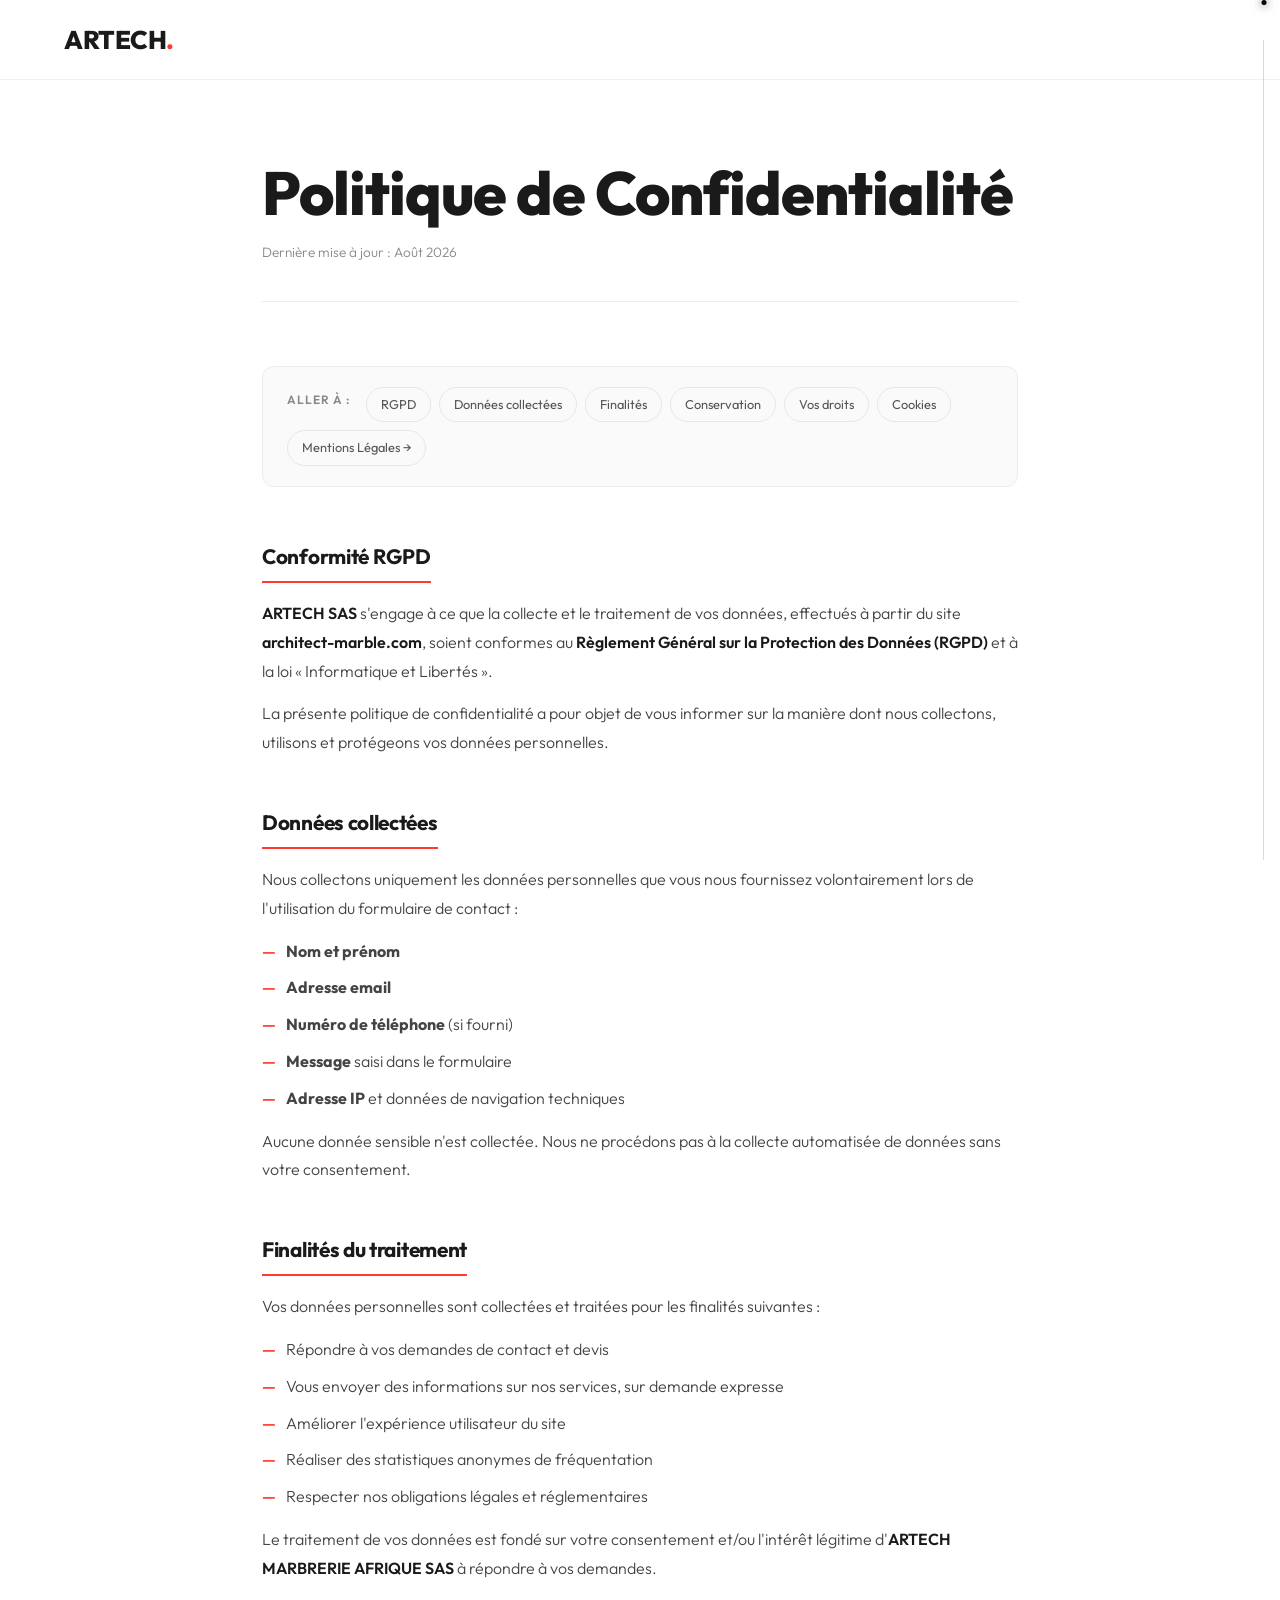
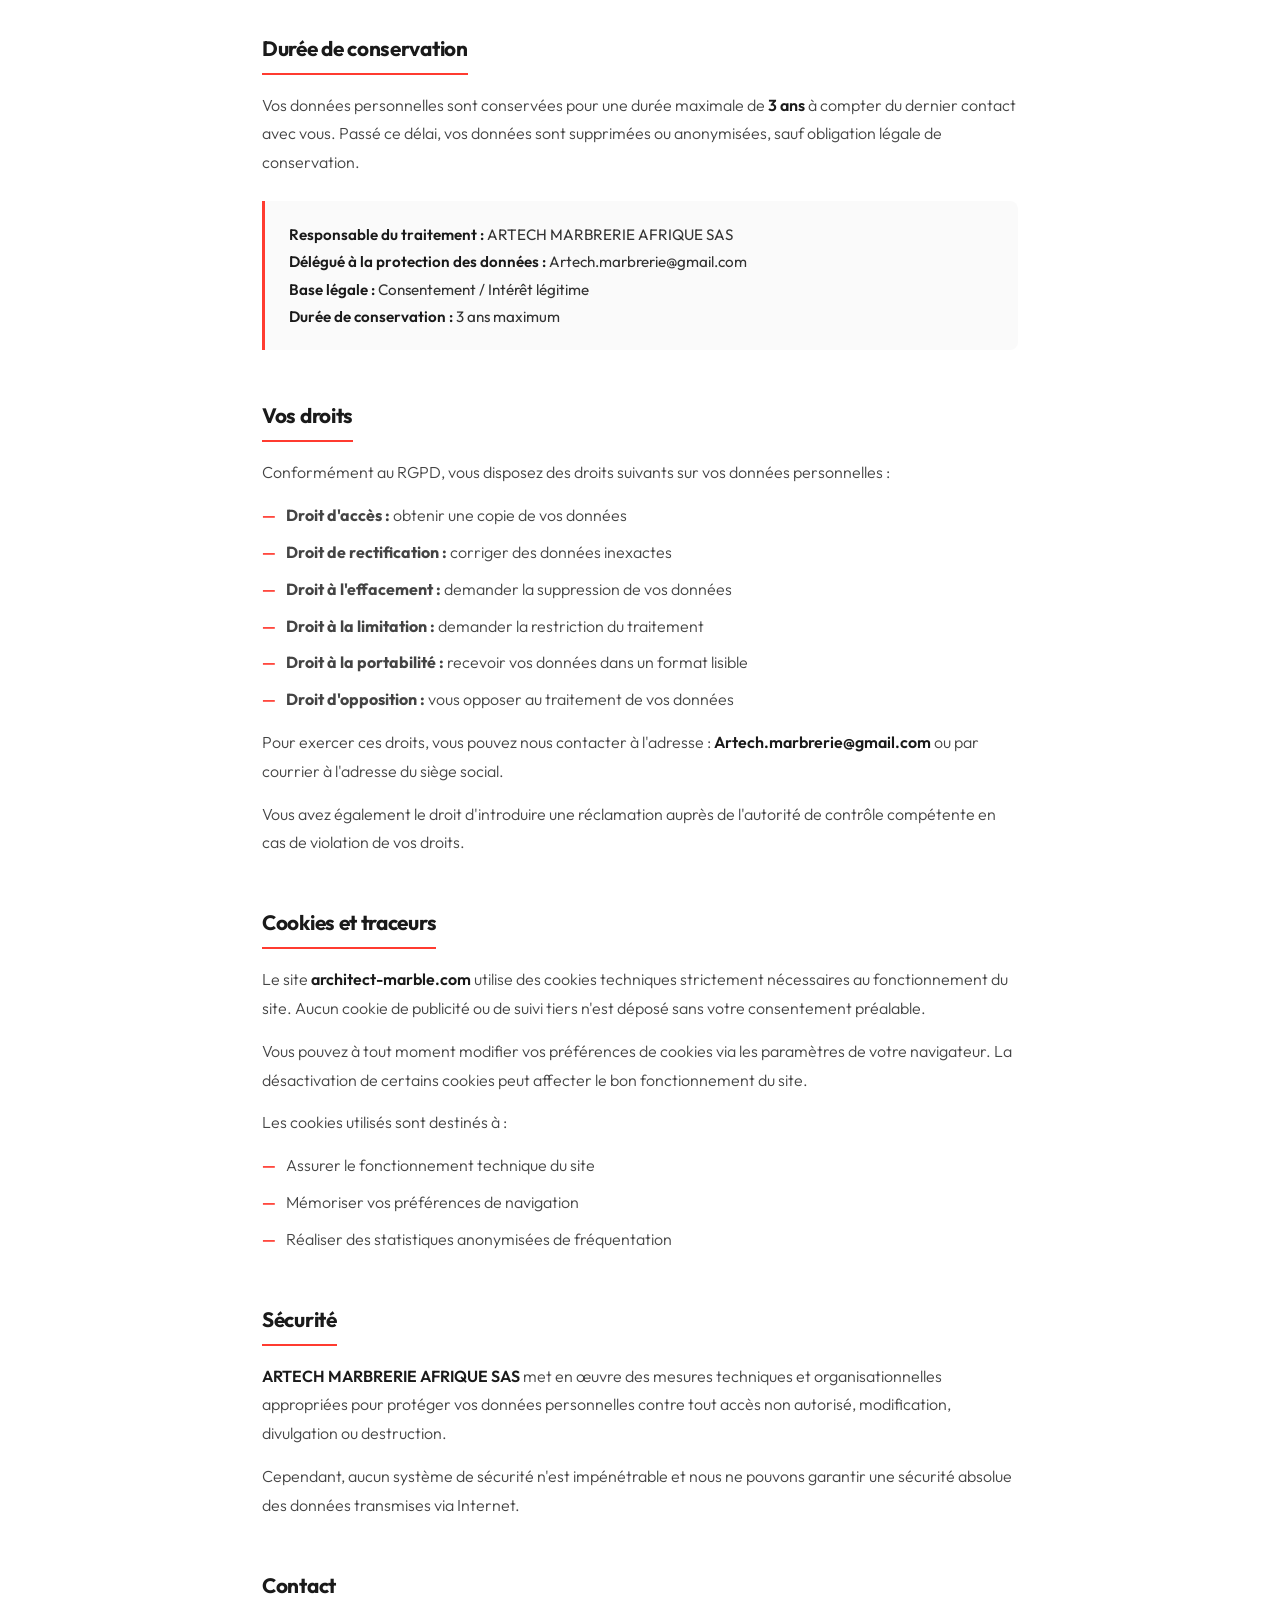
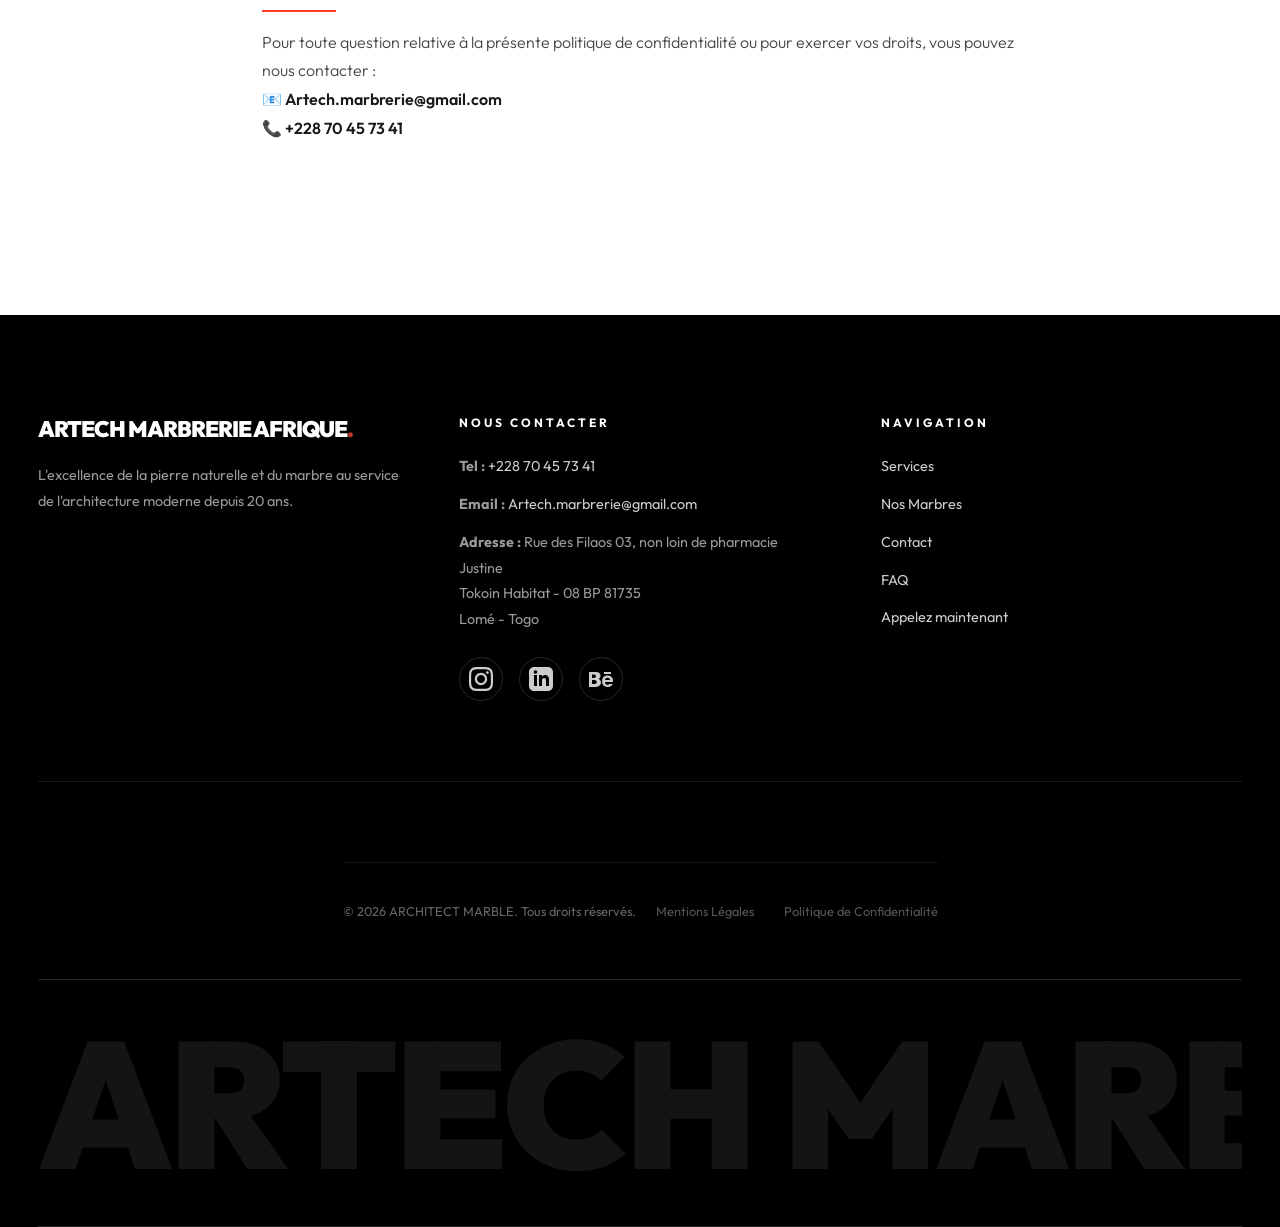
==== commit dd80b8f7: "Remplace ARTECH par ARTECH MARBRERIE AFRIQUE et adoucit la courbe du preloader" ====
--- a/confidentialite/index.html
+++ b/confidentialite/index.html
@@ -4,7 +4,7 @@
 <head>
     <meta charset="UTF-8">
     <meta name="viewport" content="width=device-width, initial-scale=1.0">
-    <title>Politique de Confidentialité — ARTECH</title>
+    <title>Politique de Confidentialité — ARTECH MARBRERIE AFRIQUE</title>
     <meta name="robots" content="noindex, follow">
     <link rel="preconnect" href="https://fonts.googleapis.com">
     <link rel="preconnect" href="https://fonts.gstatic.com" crossorigin>
@@ -362,7 +362,7 @@
             </ul>
             <p>
                 Le traitement de vos données est fondé sur votre consentement et/ou l'intérêt légitime
-                d'<strong>ARTECH SAS</strong> à répondre à vos demandes.
+                d'<strong>ARTECH MARBRERIE AFRIQUE SAS</strong> à répondre à vos demandes.
             </p>
         </div>
 
@@ -375,7 +375,7 @@
             </p>
             <div class="legal-info-box">
                 <p>
-                    <strong>Responsable du traitement :</strong> ARTECH SAS<br>
+                    <strong>Responsable du traitement :</strong> ARTECH MARBRERIE AFRIQUE SAS<br>
                     <strong>Délégué à la protection des données :</strong> Artech.marbrerie@gmail.com<br>
                     <strong>Base légale :</strong> Consentement / Intérêt légitime<br>
                     <strong>Durée de conservation :</strong> 3 ans maximum
@@ -430,7 +430,7 @@
         <div class="legal-section">
             <h2>Sécurité</h2>
             <p>
-                <strong>ARTECH SAS</strong> met en œuvre des mesures techniques et organisationnelles
+                <strong>ARTECH MARBRERIE AFRIQUE SAS</strong> met en œuvre des mesures techniques et organisationnelles
                 appropriées pour protéger vos données personnelles contre tout accès non autorisé,
                 modification, divulgation ou destruction.
             </p>
@@ -455,13 +455,13 @@
     <footer class="main-footer">
         <div class="footer-marquee">
             <div class="marquee-track">
-                <span>ARTECH</span><span>ARTECH</span><span>ARTECH</span><span>ARTECH</span><span>ARTECH</span><span>ARTECH</span><span>ARTECH</span><span>ARTECH</span>
+                <span>ARTECH MARBRERIE AFRIQUE</span><span>ARTECH MARBRERIE AFRIQUE</span><span>ARTECH MARBRERIE AFRIQUE</span><span>ARTECH MARBRERIE AFRIQUE</span><span>ARTECH MARBRERIE AFRIQUE</span><span>ARTECH MARBRERIE AFRIQUE</span><span>ARTECH MARBRERIE AFRIQUE</span><span>ARTECH MARBRERIE AFRIQUE</span>
             </div>
         </div>
         <div class="container">
             <div class="footer-grid">
                 <div class="footer-col about">
-                    <div class="footer-logo">ARTECH<span>.</span></div>
+                    <div class="footer-logo">ARTECH MARBRERIE AFRIQUE<span>.</span></div>
                     <p>L'excellence de la pierre naturelle et du marbre au service de l'architecture moderne depuis 20 ans.</p>
                 </div>
                 <div class="footer-col contact-info">
--- a/style.css
+++ b/style.css
@@ -28,7 +28,9 @@
     background-size: cover;
     background-position: center;
     background-attachment: fixed;
-    /* Animation classes */
+    color: var(--text-color);
+    overflow-x: hidden;
+    overscroll-behavior: auto;
 }
 
 .faq-item {
@@ -642,15 +644,18 @@
 }
 
 /* ===================== CUSTOM SCROLL INDICATOR ===================== */
-/* Hide native scrollbar */
-html {
+/* Hide native scrollbar globally */
+html,
+body {
     scrollbar-width: none;
-    /* Firefox */
-}
-
-html::-webkit-scrollbar {
+    -ms-overflow-style: none;
+}
+
+html::-webkit-scrollbar,
+body::-webkit-scrollbar {
     display: none;
-    /* Chrome, Safari */
+    width: 0;
+    height: 0;
 }
 
 .scroll-indicator {
@@ -658,7 +663,7 @@
     right: 16px;
     top: 0;
     height: 100vh;
-    z-index: 999;
+    z-index: 99999;
     display: flex;
     flex-direction: column;
     align-items: center;
@@ -880,6 +885,7 @@
         top: 25px !important;
         right: 25px !important;
         z-index: 100005 !important;
+        mix-blend-mode: normal !important;
     }
 
     body.nav-open .nav-links {
@@ -889,7 +895,7 @@
         inset: 0 !important;
         width: 100vw !important;
         height: 100vh !important;
-        background: rgba(12, 12, 12, 0.97) !important;
+        background: #000000 !important;
         backdrop-filter: blur(25px) !important;
         -webkit-backdrop-filter: blur(25px) !important;
         z-index: 100000 !important;
@@ -930,6 +936,7 @@
         filter: none !important;
         display: block !important;
         position: static !important;
+        color: #ffffff !important;
     }
 
     body.nav-open .nav-links a .nav-text-bottom {
@@ -961,8 +968,17 @@
         opacity: 1 !important;
     }
 
-    body.home .menu-toggle .bar {
-        background: #ffffff;
+    body.home:not(.nav-open) .menu-toggle .bar {
+        background: #000000 !important;
+    }
+
+    /* Negative color (automatic black/white inversion) for burger button on all non-home pages */
+    body:not(.home) .menu-toggle {
+        mix-blend-mode: difference !important;
+    }
+
+    body:not(.home):not(.nav-open) .menu-toggle .bar {
+        background: #ffffff !important;
     }
 }
 
@@ -1352,7 +1368,7 @@
     z-index: 2;
 }
 
-/* Branded ARTECH Background Pattern for cards without photos */
+/* Branded ARTECH MARBRERIE AFRIQUE Background Pattern for cards without photos */
 .step-image-box.artech-card-bg {
     background: #ffffff;
     border: 1px solid rgba(0, 0, 0, 0.06);
@@ -1362,7 +1378,7 @@
 }
 
 .step-image-box.artech-card-bg::before {
-    content: 'ARTECH';
+            content: 'ARTECH MARBRERIE AFRIQUE';
     position: absolute;
     top: 50%;
     left: 50%;
@@ -1469,7 +1485,7 @@
 
 /* Decoration */
 .process-step::before {
-    content: 'ARTECH';
+    content: 'ARTECH MARBRERIE AFRIQUE';
     position: absolute;
     bottom: 20px;
     right: 30px;
@@ -3260,6 +3276,11 @@
 
 .footer-logo span {
     color: #c0392b;
+}
+
+.footer-col.portfolio-info,
+.portfolio-info {
+    display: none !important;
 }
 
 .footer-col h4 {
@@ -4262,12 +4283,17 @@
 }
 
 .project-modal .pm-header {
+    position: sticky;
+    top: 0;
+    z-index: 100;
     display: flex;
     align-items: center;
     justify-content: space-between;
     padding: 18px 0;
-    background: #0a0a0a;
-    border-bottom: 1px solid rgba(255, 255, 255, 0.06);
+    background: rgba(10, 10, 10, 0.95);
+    backdrop-filter: blur(10px);
+    -webkit-backdrop-filter: blur(10px);
+    border-bottom: 1px solid rgba(255, 255, 255, 0.08);
     flex-shrink: 0;
 }
 
@@ -4734,17 +4760,18 @@
 
 .pm-lightbox-content {
     position: relative;
-    max-width: 90vw;
-    max-height: 90vh;
+    max-width: 70vw;
+    max-height: 80vh;
     display: flex;
     align-items: center;
     justify-content: center;
+    cursor: default;
 }
 
 .pm-lightbox-content img,
 .pm-lightbox-content video {
-    max-width: 90vw;
-    max-height: 85vh;
+    max-width: 70vw;
+    max-height: 80vh;
     object-fit: contain;
     display: block;
     border-radius: 0;
@@ -4753,12 +4780,12 @@
 
 .pm-lightbox-close {
     position: absolute;
-    top: -40px;
+    top: -45px;
     right: 0;
     background: transparent;
     border: none;
     color: #fff;
-    font-size: 1.5rem;
+    font-size: 1.6rem;
     cursor: pointer;
     width: 40px;
     height: 40px;
@@ -4773,11 +4800,51 @@
     color: #ff3b30;
 }
 
+/* Arrows anchored to the full-screen .pm-lightbox overlay — always outside the image */
+.pm-lightbox-prev,
+.pm-lightbox-next {
+    position: absolute !important;
+    top: 50% !important;
+    transform: translateY(-50%) !important;
+    width: 56px !important;
+    height: 56px !important;
+    border-radius: 50% !important;
+    background: rgba(255, 255, 255, 0.15) !important;
+    border: 1px solid rgba(255, 255, 255, 0.4) !important;
+    color: #ffffff !important;
+    font-size: 1.4rem !important;
+    display: flex !important;
+    align-items: center !important;
+    justify-content: center !important;
+    cursor: pointer !important;
+    z-index: 1000020 !important;
+    backdrop-filter: blur(10px) !important;
+    -webkit-backdrop-filter: blur(10px) !important;
+    transition: all 0.3s ease !important;
+}
+
+.pm-lightbox-prev {
+    left: 30px !important;
+    right: auto !important;
+}
+
+.pm-lightbox-next {
+    right: 30px !important;
+    left: auto !important;
+}
+
+.pm-lightbox-prev:hover,
+.pm-lightbox-next:hover {
+    background: #ff3b30 !important;
+    border-color: #ff3b30 !important;
+    transform: translateY(-50%) scale(1.1) !important;
+}
+
 @media (max-width: 768px) {
 
     .pm-lightbox-content img,
     .pm-lightbox-content video {
-        max-width: 95vw;
+        max-width: 88vw;
         max-height: 80vh;
     }
 
@@ -4785,7 +4852,24 @@
         top: -35px;
         right: 5px;
     }
-}
+
+    .pm-lightbox-prev,
+    .pm-lightbox-next {
+        width: 44px !important;
+        height: 44px !important;
+        background: rgba(0, 0, 0, 0.6) !important;
+        z-index: 1000020 !important;
+    }
+
+    .pm-lightbox-prev {
+        left: 10px !important;
+    }
+
+    .pm-lightbox-next {
+        right: 10px !important;
+    }
+}
+
 
 /* ===================== HOMEPAGE MARBLE HOVER BACKGROUND MOTION ===================== */
 .gallery-hover-bg {
@@ -5214,6 +5298,61 @@
     justify-content: center;
 }
 
+/* Service Lightbox Navigation Overrides for Mobile & Touch Drag */
+.lightbox-prev,
+.lightbox-next {
+    display: flex !important;
+    position: absolute !important;
+    top: 50% !important;
+    transform: translateY(-50%) !important;
+    width: 50px !important;
+    height: 50px !important;
+    border-radius: 50% !important;
+    background: rgba(255, 255, 255, 0.15) !important;
+    border: 1px solid rgba(255, 255, 255, 0.3) !important;
+    color: #ffffff !important;
+    align-items: center !important;
+    justify-content: center !important;
+    cursor: pointer !important;
+    z-index: 1000010 !important;
+    backdrop-filter: blur(10px) !important;
+    -webkit-backdrop-filter: blur(10px) !important;
+    transition: all 0.3s ease !important;
+}
+
+.lightbox-prev {
+    left: 20px !important;
+}
+
+.lightbox-next {
+    right: 20px !important;
+}
+
+.lightbox-prev:hover,
+.lightbox-next:hover {
+    background: var(--red) !important;
+    border-color: var(--red) !important;
+    transform: translateY(-50%) scale(1.1) !important;
+}
+
+@media (max-width: 768px) {
+
+    .lightbox-prev,
+    .lightbox-next {
+        width: 44px !important;
+        height: 44px !important;
+        background: rgba(0, 0, 0, 0.6) !important;
+    }
+
+    .lightbox-prev {
+        left: 10px !important;
+    }
+
+    .lightbox-next {
+        right: 10px !important;
+    }
+}
+
 .sticky-image-container img {
     width: 100%;
     height: 100%;
@@ -5224,4 +5363,102 @@
 .services-section {
     position: relative;
     z-index: 60;
+}
+
+/* Universal Burger Menu Black Background Overlay for ALL pages & screen sizes */
+body.nav-open .navbar {
+    mix-blend-mode: normal !important;
+    background: transparent !important;
+}
+
+body.nav-open .nav-links {
+    display: flex !important;
+    flex-direction: column !important;
+    position: fixed !important;
+    top: 0 !important;
+    left: 0 !important;
+    right: 0 !important;
+    bottom: 0 !important;
+    width: 100vw !important;
+    height: 100vh !important;
+    background: #000000 !important;
+    background-color: #000000 !important;
+    backdrop-filter: none !important;
+    -webkit-backdrop-filter: none !important;
+    z-index: 1000000 !important;
+    justify-content: center !important;
+    align-items: center !important;
+    gap: 28px !important;
+    padding: 90px 20px 40px !important;
+    box-sizing: border-box !important;
+}
+
+body.nav-open .nav-links li {
+    opacity: 1 !important;
+    transform: none !important;
+    animation: none !important;
+    list-style: none !important;
+}
+
+body.nav-open .nav-links a {
+    color: #ffffff !important;
+    font-size: clamp(1.3rem, 5vw, 1.8rem) !important;
+    font-weight: 700 !important;
+    letter-spacing: 3px !important;
+    text-transform: uppercase !important;
+    text-decoration: none !important;
+    display: inline-block !important;
+}
+
+body.nav-open .nav-links a .nav-text-wrap {
+    height: auto !important;
+    overflow: visible !important;
+    position: relative !important;
+    display: inline-block !important;
+}
+
+body.nav-open .nav-links a .nav-text-top {
+    transform: none !important;
+    opacity: 1 !important;
+    filter: none !important;
+    display: block !important;
+    position: static !important;
+    color: #ffffff !important;
+}
+
+body.nav-open .nav-links a .nav-text-bottom {
+    display: none !important;
+}
+
+body.nav-open .nav-links a.btn-contact {
+    background: #ff3b30 !important;
+    color: #ffffff !important;
+    border-radius: 50px !important;
+    padding: 14px 36px !important;
+    margin-top: 10px !important;
+    font-size: 1.1rem !important;
+    letter-spacing: 2px !important;
+    box-shadow: 0 10px 30px rgba(255, 59, 48, 0.4) !important;
+    display: inline-block !important;
+}
+
+body.nav-open .menu-toggle {
+    position: fixed !important;
+    top: 25px !important;
+    right: 25px !important;
+    z-index: 1000005 !important;
+    mix-blend-mode: normal !important;
+}
+
+body.nav-open .menu-toggle .bar {
+    background: #ffffff !important;
+}
+
+body.nav-open .menu-toggle .bar:nth-child(1) {
+    transform: translateY(8px) rotate(45deg) !important;
+}
+
+body.nav-open .menu-toggle .bar:nth-child(2) {
+    transform: translateY(-8px) rotate(-45deg) !important;
+    opacity: 1 !important;
 }
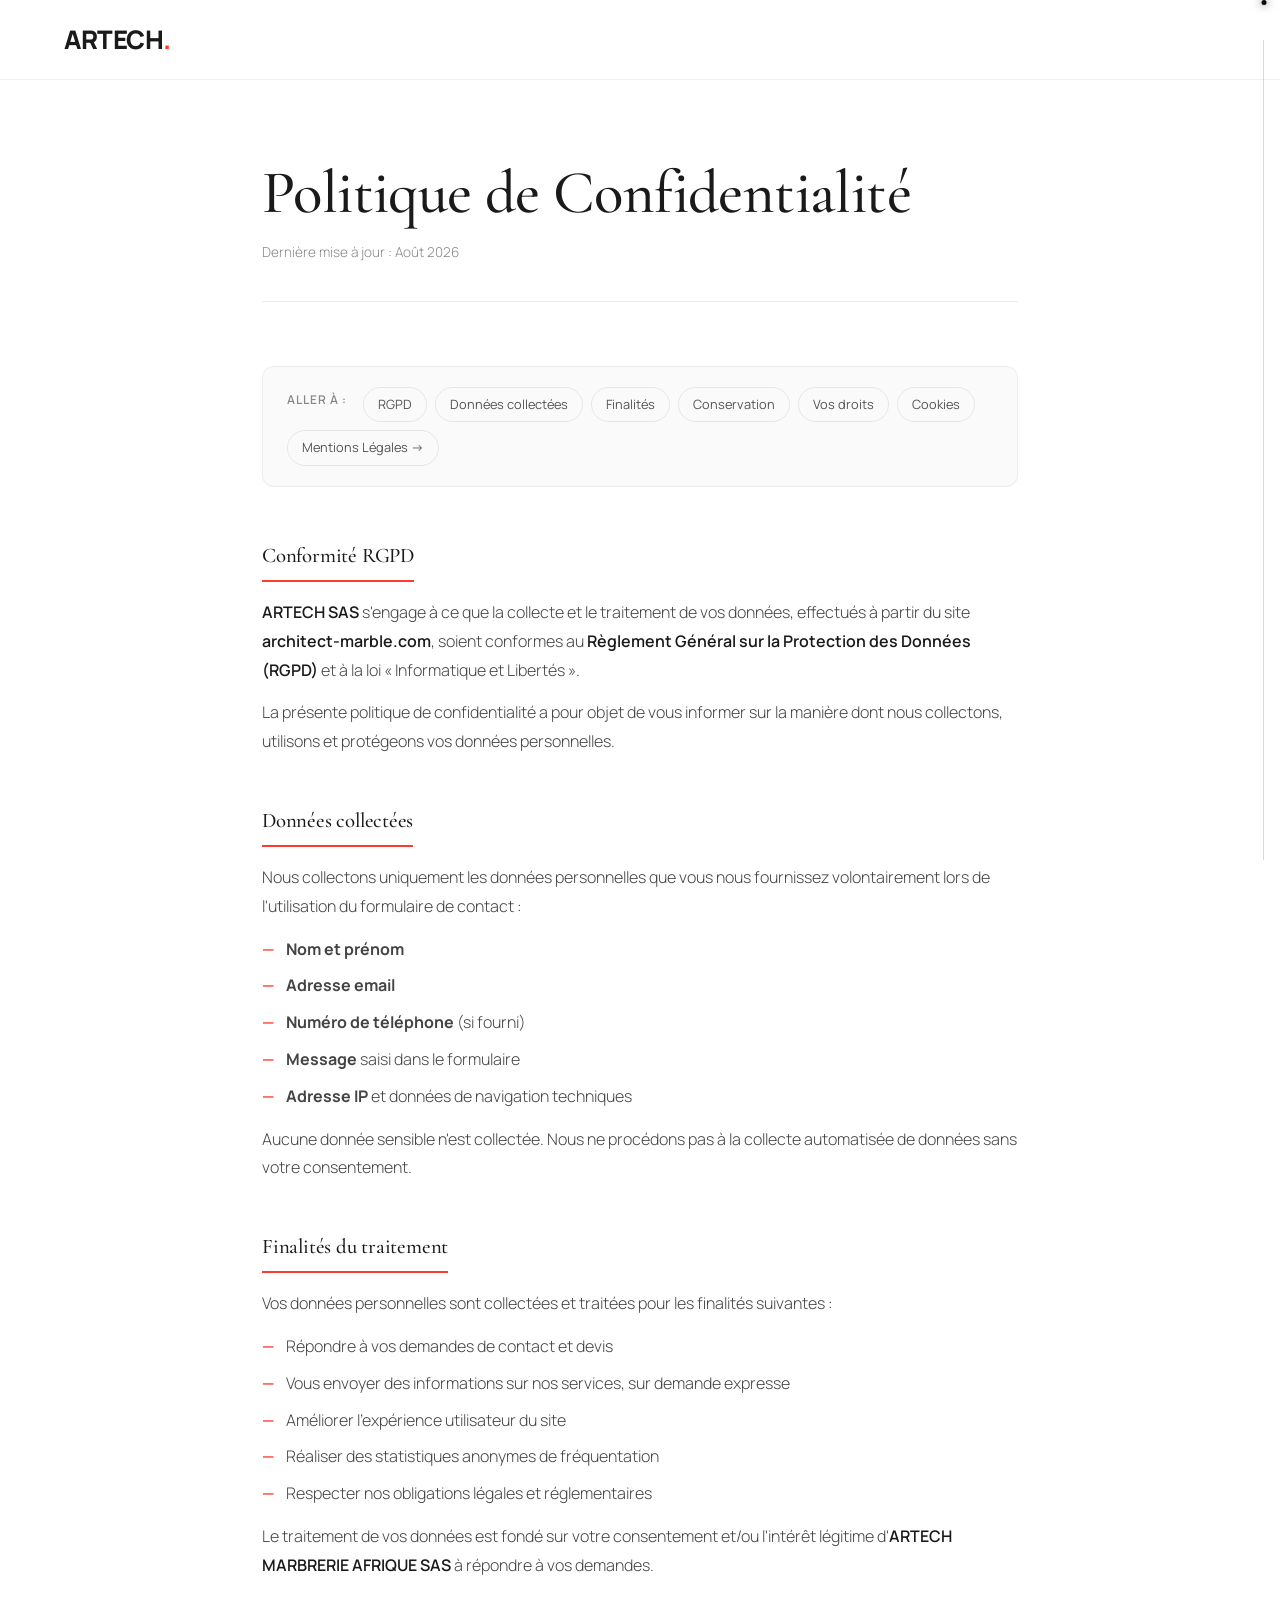
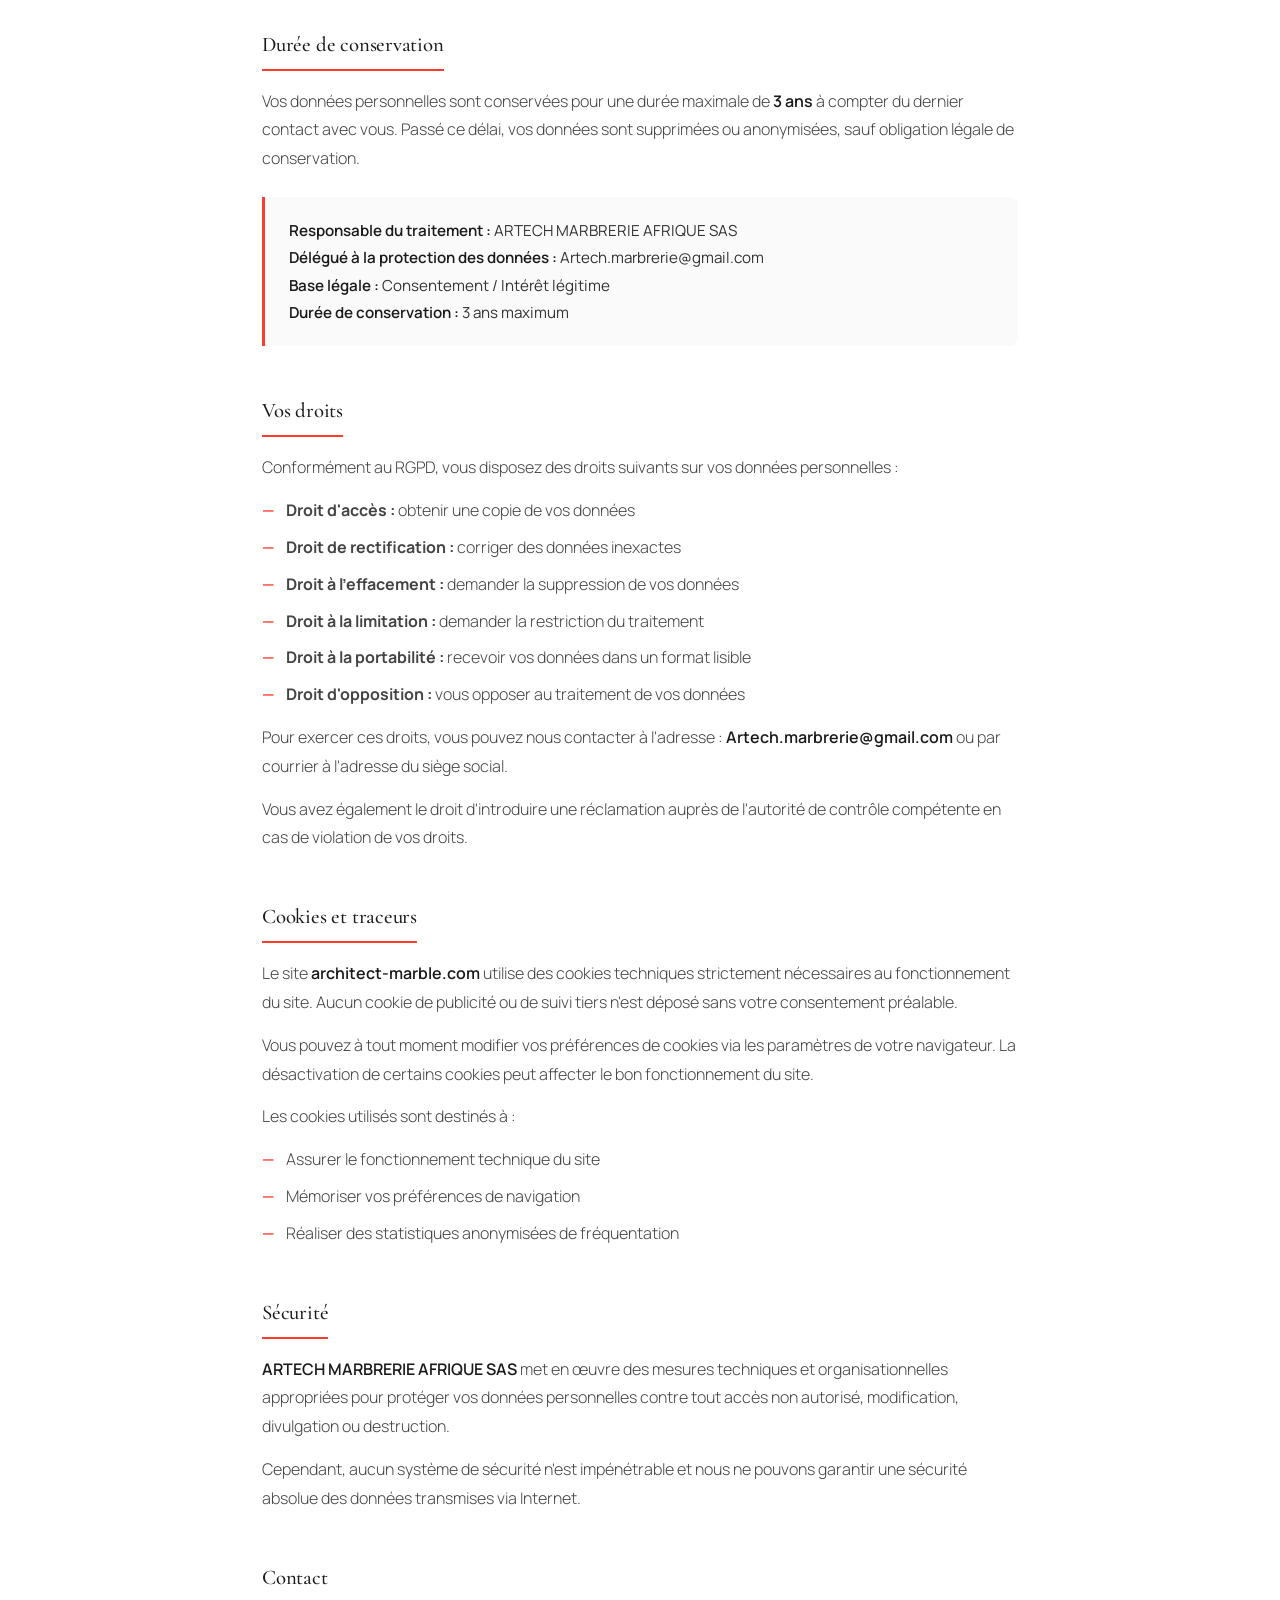
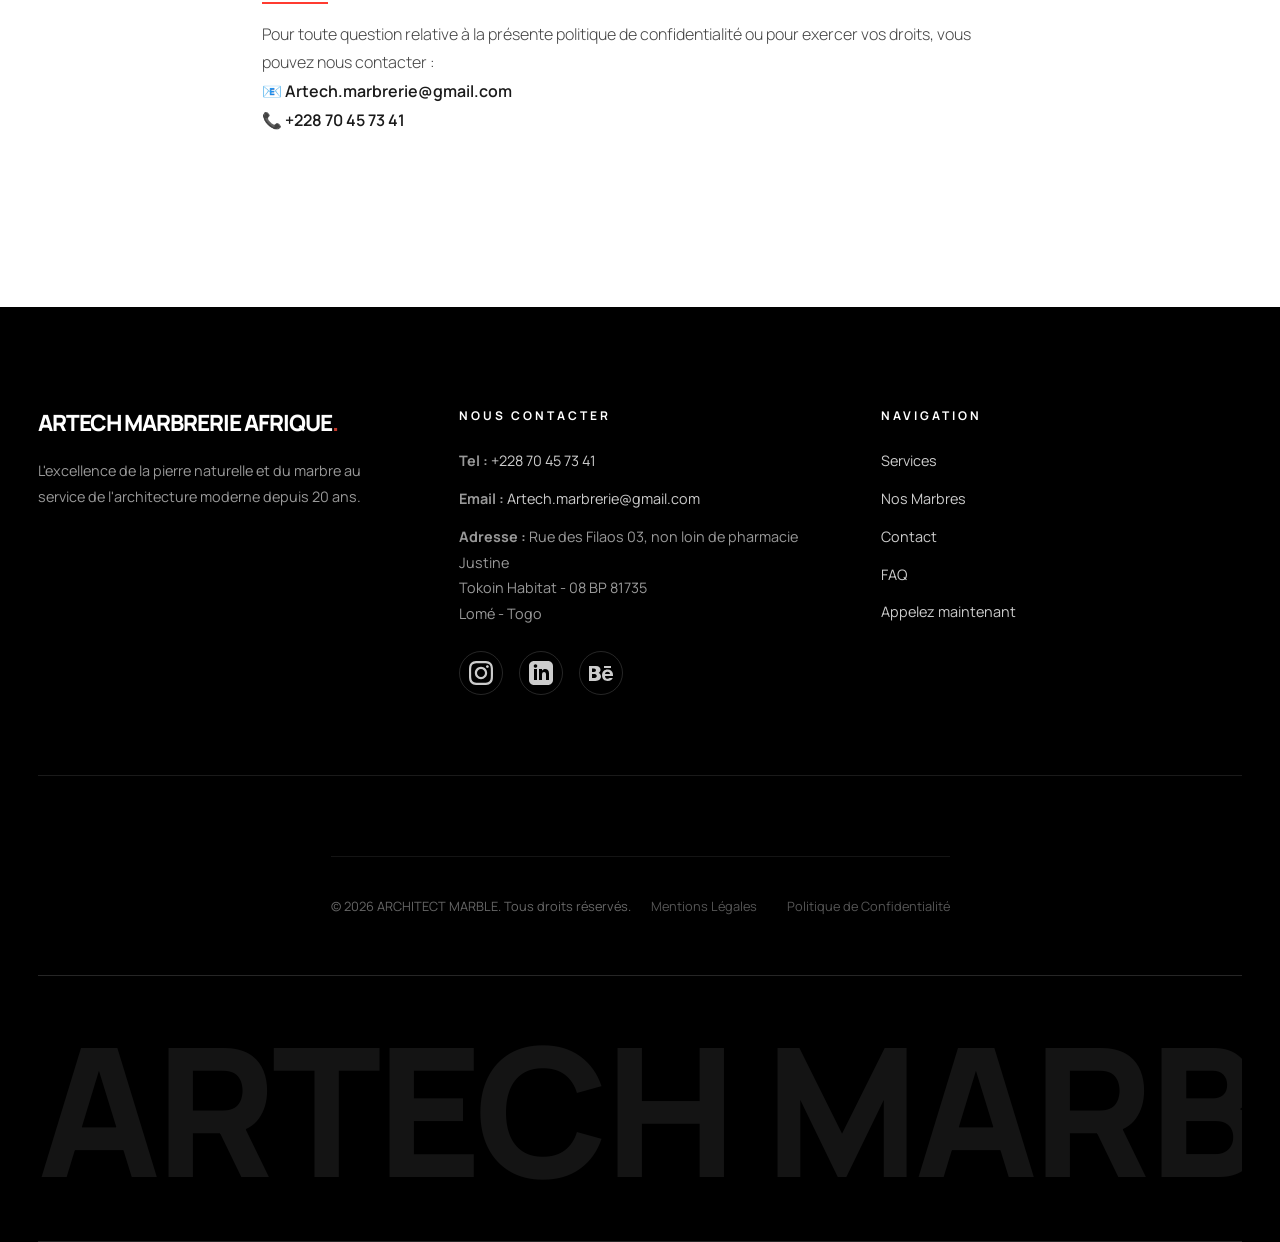
==== commit 4c0370b1: "Premium typography and full-height hero with glass CTA - Titles: Cormorant Garamond 500, body/UI: Ma" ====
--- a/confidentialite/index.html
+++ b/confidentialite/index.html
@@ -8,7 +8,7 @@
     <meta name="robots" content="noindex, follow">
     <link rel="preconnect" href="https://fonts.googleapis.com">
     <link rel="preconnect" href="https://fonts.gstatic.com" crossorigin>
-    <link href="https://fonts.googleapis.com/css2?family=Outfit:wght@300;400;600;800;900&display=swap" rel="stylesheet">
+    <link href="https://fonts.googleapis.com/css2?family=Cormorant+Garamond:wght@400;500;600&family=Manrope:wght@300;400;500;600;700;800&display=swap" rel="stylesheet">
         <link rel="icon" type="image/jpeg" href="../assets/favicon.jpg">
 <link rel="stylesheet" href="../style.css">
 
@@ -16,7 +16,7 @@
         body.legal-page {
             background: #fff;
             color: #1a1a1a;
-            font-family: 'Outfit', sans-serif;
+            font-family: 'Manrope', sans-serif;
         }
 
         body.legal-page .navbar {
--- a/style.css
+++ b/style.css
@@ -22,14 +22,14 @@
 }
 
 body {
-    font-family: 'Outfit', sans-serif;
+    font-family: 'Manrope', sans-serif;
     background-color: var(--bg-dark);
     background-image: var(--bg-global);
     background-size: cover;
     background-position: center;
     background-attachment: fixed;
     color: var(--text-color);
-    overflow-x: hidden;
+    overflow-x: clip;
     overscroll-behavior: auto;
 }
 
@@ -92,7 +92,7 @@
 body {
     /* Keeps it global for all sections */
     color: var(--text-color);
-    overflow-x: hidden;
+    overflow-x: clip;
     overscroll-behavior: none;
 }
 
@@ -1942,7 +1942,7 @@
 }
 
 /* Remove bottom margin for the last card so it gets covered immediately */
-.service-sticky-card:nth-child(4) {
+.service-sticky-card:last-child {
     margin-bottom: 30vh;
     transition: transform 0.5s ease, filter 0.5s ease;
 }
@@ -2070,7 +2070,7 @@
     font-weight: 900;
     opacity: 0.07;
     line-height: 1;
-    font-family: 'Outfit', sans-serif;
+    font-family: 'Manrope', sans-serif;
     pointer-events: none;
     z-index: -1;
 }
@@ -2485,26 +2485,6 @@
     align-items: center;
 }
 
-.gallery-parallax-bg {
-    position: absolute;
-    top: 0;
-    left: 0;
-    height: 100%;
-    width: auto;
-    z-index: 20;
-    pointer-events: none;
-    will-change: transform;
-    display: flex;
-    align-items: center;
-}
-
-.gallery-parallax-bg img {
-    height: 100%;
-    width: auto;
-    object-fit: contain;
-    opacity: 0.9;
-}
-
 .gallery-track-container {
     position: relative;
     z-index: 10;
@@ -2532,21 +2512,22 @@
     /* Removed background, overflow, and box-shadow to allow natural shapes */
 }
 
-.gallery-item:hover {
-    transform: scale(1.05);
-}
-
-/* Removed gradients to leave marble authentic and transparent */
+/* Scale only on real pointer devices — prevents unwanted zoom on mobile tap */
+@media (hover: hover) {
+    .gallery-item:hover {
+        transform: scale(1.05);
+    }
+
+    .gallery-item:hover img {
+        transform: scale(1.1);
+    }
+}
 
 .gallery-item img {
     width: 100%;
     height: 100%;
     object-fit: cover;
     transition: transform 0.8s ease;
-}
-
-.gallery-item:hover img {
-    transform: scale(1.1);
 }
 
 .gallery-more-item {
@@ -2895,7 +2876,7 @@
 }
 
 /* Remove margin from last service card */
-.service-sticky-card:nth-child(4) {
+.service-sticky-card:last-child {
     margin-bottom: 0 !important;
 }
 
@@ -5052,7 +5033,7 @@
     letter-spacing: 1px;
     text-transform: capitalize;
     transition: all 0.3s ease;
-    font-family: 'Outfit', sans-serif;
+    font-family: 'Manrope', sans-serif;
     border-radius: 0;
 }
 
@@ -5262,22 +5243,21 @@
     letter-spacing: -4px;
 }
 
-/* ===================== STICKY TEXT REVEAL OVERFLIGHT SEQUENCE ===================== */
+/* ===================== TEXT REVEAL (no sticky, flows with the page) ===================== */
 .text-reveal-section {
     position: relative;
-    height: 250vh;
+    height: auto;
+    min-height: 0;
+    padding: clamp(100px, 18vh, 200px) 1cm;
     z-index: 40;
     background: transparent;
 }
 
 .text-reveal-container-sticky {
-    position: sticky;
-    top: 0;
-    height: 100vh;
+    position: relative;
     display: flex;
     align-items: center;
     justify-content: center;
-    overflow: hidden;
 }
 
 .simple-image-section {
@@ -5461,4 +5441,160 @@
 body.nav-open .menu-toggle .bar:nth-child(2) {
     transform: translateY(-8px) rotate(-45deg) !important;
     opacity: 1 !important;
-}+}
+/* ===================== SAFARI WHEEL / TRACKPAD FIX =====================
+   WebKit hit-tests scrollable areas even when their fixed overlay is hidden
+   with opacity/visibility. Closed modals with overflow:auto were capturing
+   trackpad & mouse-wheel events (keyboard scroll still worked), so the page
+   could not scroll on secondary pages. Inactive overlays must neither be
+   scroll containers nor wheel targets. */
+.project-modal:not(.active),
+.premium-modal:not(.active),
+.marble-modal:not(.active),
+.modal:not(.active),
+.pm-lightbox:not(.active) {
+    pointer-events: none !important;
+}
+
+.project-modal:not(.active),
+.premium-modal:not(.active) .premium-modal-container,
+.marble-modal:not(.active) .modal-info-side,
+.modal:not(.active) .modal-scroll-area {
+    overflow: hidden !important;
+}
+
+/* ===================== HERO LEFT STACK (title > subtext > CTA) ===================== */
+.hero-left-stack {
+    top: 5vh;
+    bottom: 6vh;
+    left: 2vw;
+    display: flex;
+    flex-direction: column;
+    align-items: flex-start;
+    justify-content: space-between;
+    max-width: min(560px, 90vw);
+}
+
+.hero-left-stack > * {
+    position: static !important;
+    top: auto !important;
+    left: auto !important;
+    bottom: auto !important;
+    transform: none !important;
+}
+
+.hero-left-stack .hero-bottom-text {
+    padding: clamp(24px, 4vh, 48px) 0;
+    max-width: 420px;
+}
+
+.hero-left-stack .hero-center-action {
+    padding-top: clamp(16px, 3vh, 36px);
+}
+
+.hero-left-stack .btn-callnow {
+    padding: 16px 38px;
+    font-size: 0.85rem;
+    letter-spacing: 2.5px;
+    white-space: nowrap;
+    background: rgba(255, 255, 255, 0.12);
+    border: 1px solid rgba(255, 255, 255, 0.35);
+    -webkit-backdrop-filter: blur(16px) saturate(160%);
+    backdrop-filter: blur(16px) saturate(160%);
+    box-shadow: 0 8px 32px rgba(0, 0, 0, 0.18), inset 0 1px 0 rgba(255, 255, 255, 0.25);
+}
+
+.hero-left-stack .btn-callnow:hover {
+    background: rgba(255, 255, 255, 0.95);
+    color: #000;
+}
+
+body.loaded .hero-left-stack .btn-callnow {
+    animation-delay: 3.65s !important;
+}
+
+@media (max-width: 768px) {
+    .hero-left-stack {
+        top: 5vh;
+        bottom: auto;
+        left: 5vw;
+        justify-content: flex-start;
+    }
+
+    .hero-left-stack .hero-center-action {
+        padding-top: 24px;
+    }
+
+    .hero-left-stack .btn-callnow {
+        padding: 12px 26px;
+        font-size: 0.75rem;
+    }
+}
+
+/* ===================== PREMIUM TYPOGRAPHY =====================
+   Titles: Cormorant Garamond (elegant serif, medium weight)
+   Body / UI: Manrope (clean corporate sans) */
+:root {
+    --font-display: 'Cormorant Garamond', 'Times New Roman', serif;
+    --font-body: 'Manrope', system-ui, -apple-system, sans-serif;
+}
+
+h1, h2, h3,
+.hero-left-list,
+.architect-bg-text,
+.reveal-text,
+.step-title,
+.step-number,
+.projects-title,
+.huge-title-stacked,
+.parallax-overlay-text,
+.service-card-title,
+.service-card-number,
+.services-next-title,
+.ssc-content h3,
+.ssc-number,
+.marbre-info h4,
+.zigzag-title,
+.project-grid-title,
+.projects-grid-title h1,
+.premium-modal-title,
+.marble-modal .marble-title,
+.marble-modal .success-title,
+.project-modal .pm-project-name,
+.project-modal .pm-project-number,
+.project-modal .pm-details-text .process-title,
+.fpc-title,
+.hero-title,
+.intro-title,
+.section-title,
+.cta-text h2,
+.marbre-name,
+.gallery-item-title,
+.details-left h2,
+.gallery-section h2,
+.contact-info h2,
+.legal-page-header h1,
+.legal-section h2,
+.modal-content h2,
+.stat-num {
+    font-family: var(--font-display) !important;
+    font-weight: 500 !important;
+    letter-spacing: -0.01em !important;
+}
+
+/* Large uppercase display titles breathe a little more */
+.hero-left-list,
+.reveal-text,
+.step-title,
+.projects-title,
+.huge-title-stacked,
+.hero-title {
+    letter-spacing: 0.01em !important;
+    line-height: 1.02 !important;
+}
+
+/* Smaller FAQ / card headings stay readable */
+.faq-question h3 {
+    font-weight: 600 !important;
+    letter-spacing: 0 !important;
+}
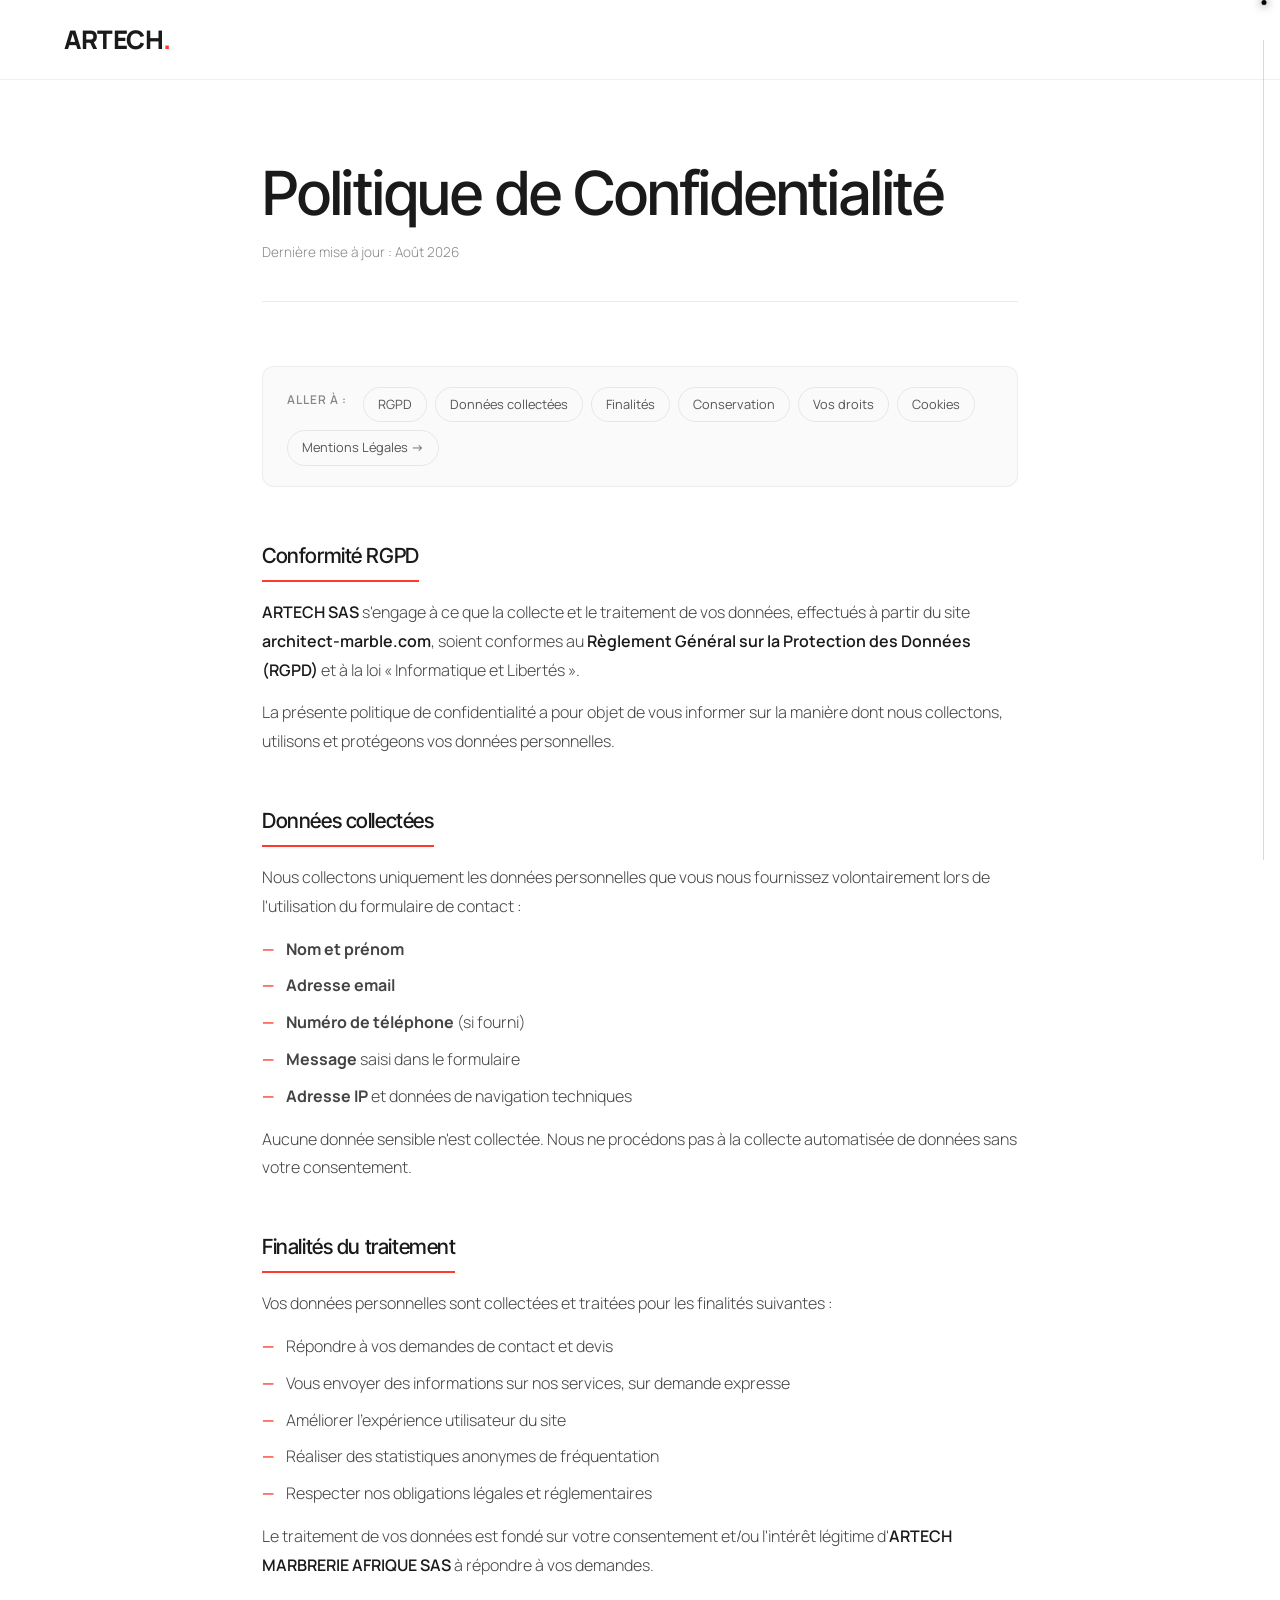
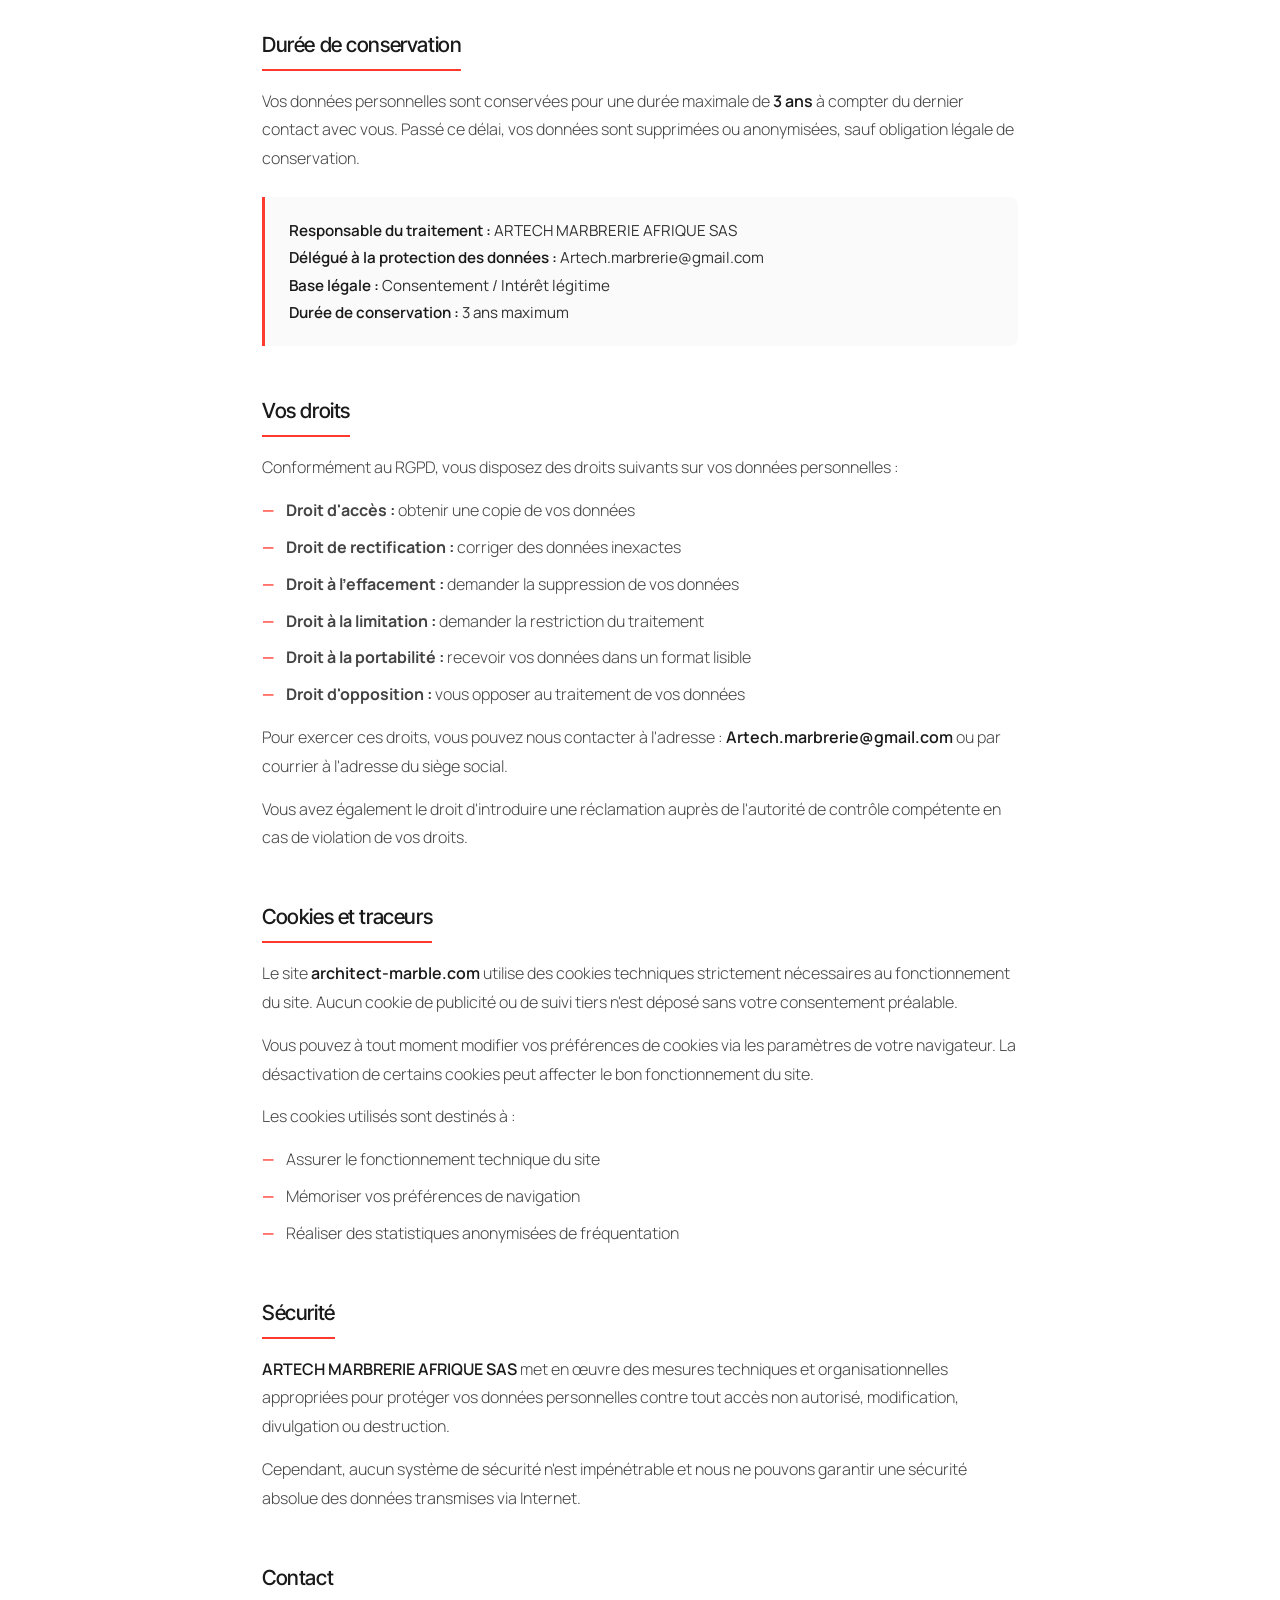
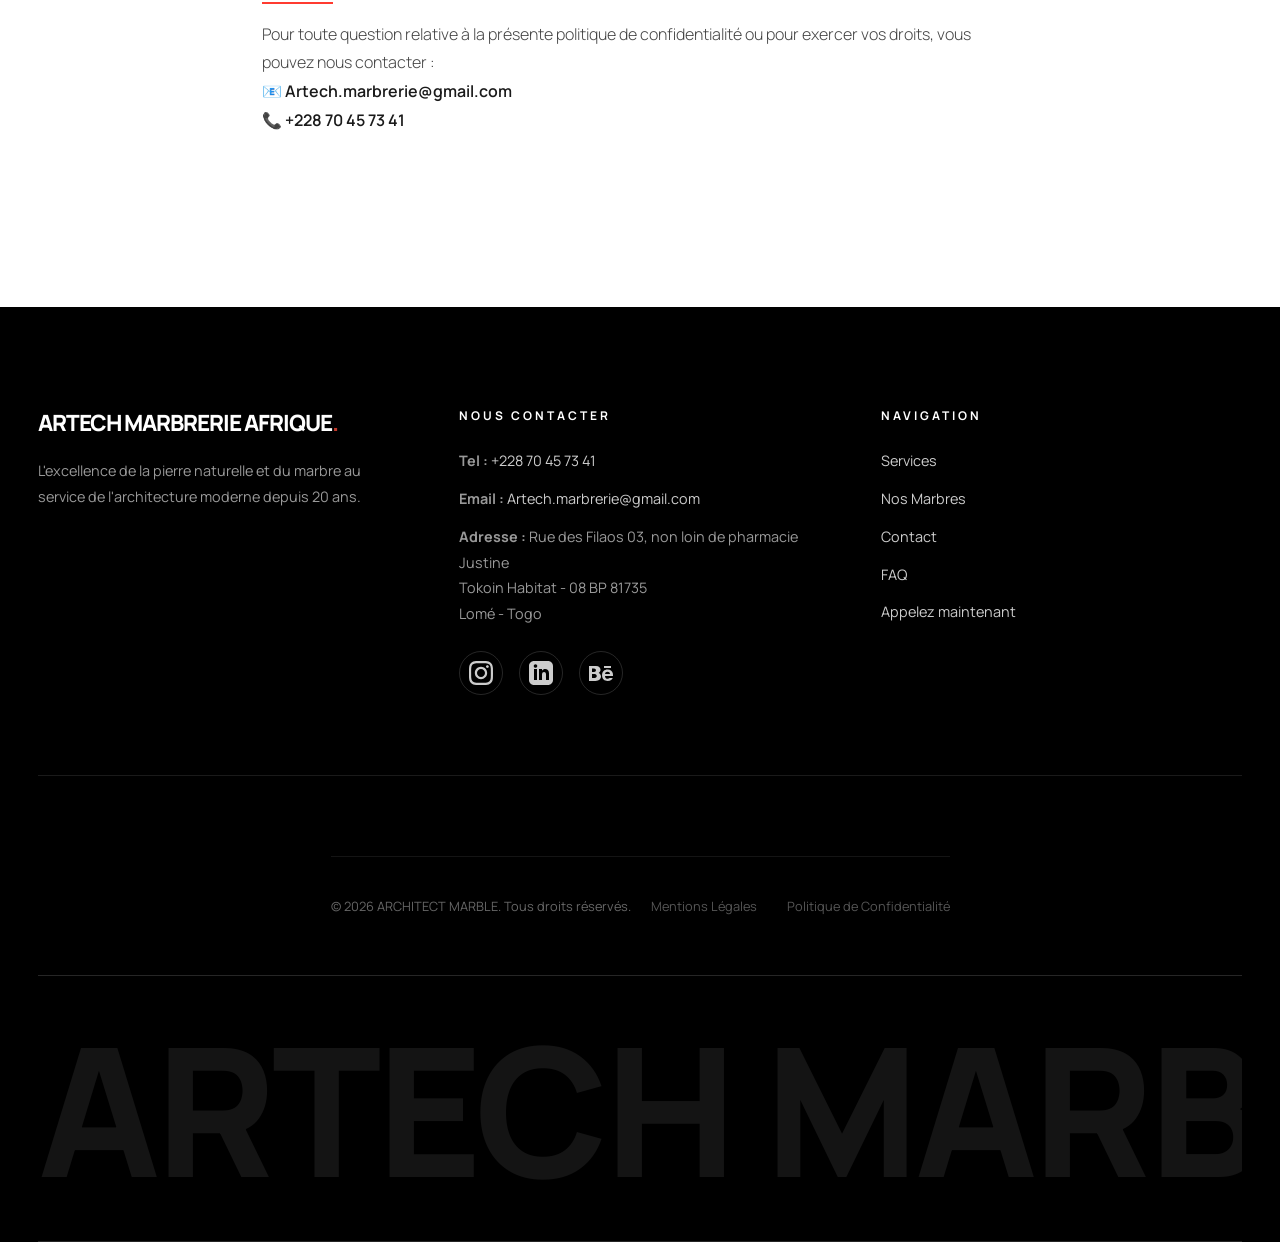
==== commit 42376962: "Native vertical scroll, sans-serif titles, Safari blur prefixes - Vertical scroll is now fully nativ" ====
--- a/confidentialite/index.html
+++ b/confidentialite/index.html
@@ -8,7 +8,7 @@
     <meta name="robots" content="noindex, follow">
     <link rel="preconnect" href="https://fonts.googleapis.com">
     <link rel="preconnect" href="https://fonts.gstatic.com" crossorigin>
-    <link href="https://fonts.googleapis.com/css2?family=Cormorant+Garamond:wght@400;500;600&family=Manrope:wght@300;400;500;600;700;800&display=swap" rel="stylesheet">
+    <link href="https://fonts.googleapis.com/css2?family=Inter+Tight:wght@300;400;500;600&family=Manrope:wght@300;400;500;600;700;800&display=swap" rel="stylesheet">
         <link rel="icon" type="image/jpeg" href="../assets/favicon.jpg">
 <link rel="stylesheet" href="../style.css">
 
--- a/style.css
+++ b/style.css
@@ -164,6 +164,7 @@
     letter-spacing: 6px;
     cursor: pointer;
     transition: all 0.4s cubic-bezier(0.165, 0.84, 0.44, 1);
+    -webkit-backdrop-filter: blur(10px);
     backdrop-filter: blur(10px);
 }
 
@@ -285,11 +286,13 @@
     align-items: center;
     transition: var(--transition);
     background: rgba(0, 0, 0, 0.4);
+    -webkit-backdrop-filter: blur(10px);
     backdrop-filter: blur(10px);
 }
 
 #main-header.scrolled {
     background: rgba(255, 255, 255, 0.8);
+    -webkit-backdrop-filter: blur(15px);
     backdrop-filter: blur(15px);
     border-bottom: 1px solid var(--glass-border);
 }
@@ -452,11 +455,13 @@
 /* Home-specific navbar overrides */
 body.home #main-header {
     background: transparent;
+    -webkit-backdrop-filter: none;
     backdrop-filter: none;
 }
 
 body.home #main-header.scrolled {
     background: transparent;
+    -webkit-backdrop-filter: none;
     backdrop-filter: none;
     border-bottom: none;
 }
@@ -1562,6 +1567,7 @@
     padding: 15px 40px;
     border-radius: 50px;
     text-transform: uppercase;
+    -webkit-backdrop-filter: blur(10px);
     backdrop-filter: blur(10px);
     transition: var(--transition);
 }
@@ -3636,6 +3642,7 @@
     width: 100%;
     height: 100%;
     background: rgba(0, 0, 0, 0.85);
+    -webkit-backdrop-filter: blur(10px);
     backdrop-filter: blur(10px);
 }
 
@@ -3740,6 +3747,7 @@
     position: absolute;
     inset: 0;
     background: rgba(15, 15, 15, 0.88);
+    -webkit-backdrop-filter: blur(12px);
     backdrop-filter: blur(12px);
 }
 
@@ -4113,6 +4121,7 @@
     position: absolute;
     inset: 0;
     background: rgba(0, 0, 0, 0.85);
+    -webkit-backdrop-filter: blur(12px);
     backdrop-filter: blur(12px);
 }
 
@@ -4367,6 +4376,7 @@
     justify-content: center;
     cursor: pointer;
     transition: all 0.3s ease;
+    -webkit-backdrop-filter: blur(4px);
     backdrop-filter: blur(4px);
 }
 
@@ -5532,10 +5542,10 @@
 }
 
 /* ===================== PREMIUM TYPOGRAPHY =====================
-   Titles: Cormorant Garamond (elegant serif, medium weight)
+   Titles: Inter Tight (refined corporate sans-serif, medium weight)
    Body / UI: Manrope (clean corporate sans) */
 :root {
-    --font-display: 'Cormorant Garamond', 'Times New Roman', serif;
+    --font-display: 'Inter Tight', 'Manrope', system-ui, -apple-system, sans-serif;
     --font-body: 'Manrope', system-ui, -apple-system, sans-serif;
 }
 
@@ -5579,7 +5589,7 @@
 .stat-num {
     font-family: var(--font-display) !important;
     font-weight: 500 !important;
-    letter-spacing: -0.01em !important;
+    letter-spacing: -0.02em !important;
 }
 
 /* Large uppercase display titles breathe a little more */
@@ -5589,8 +5599,8 @@
 .projects-title,
 .huge-title-stacked,
 .hero-title {
-    letter-spacing: 0.01em !important;
-    line-height: 1.02 !important;
+    letter-spacing: -0.025em !important;
+    line-height: 1 !important;
 }
 
 /* Smaller FAQ / card headings stay readable */
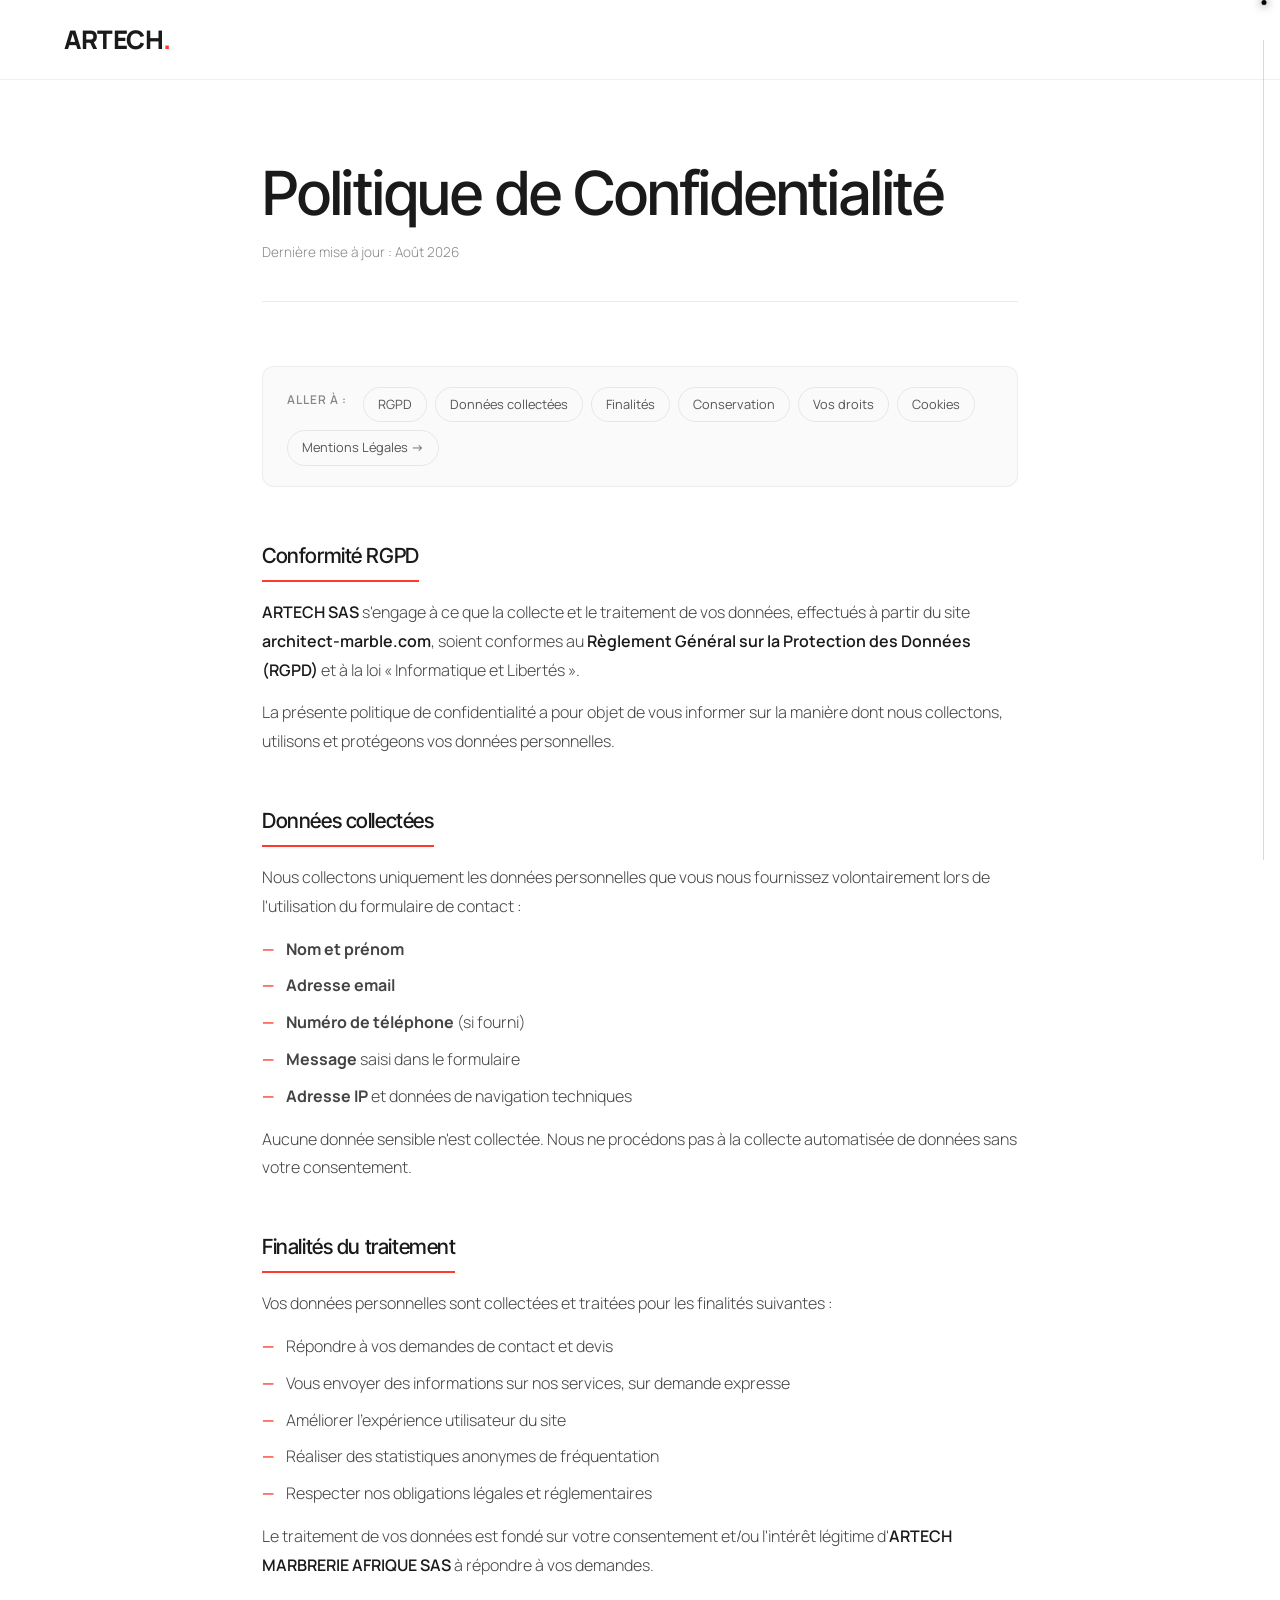
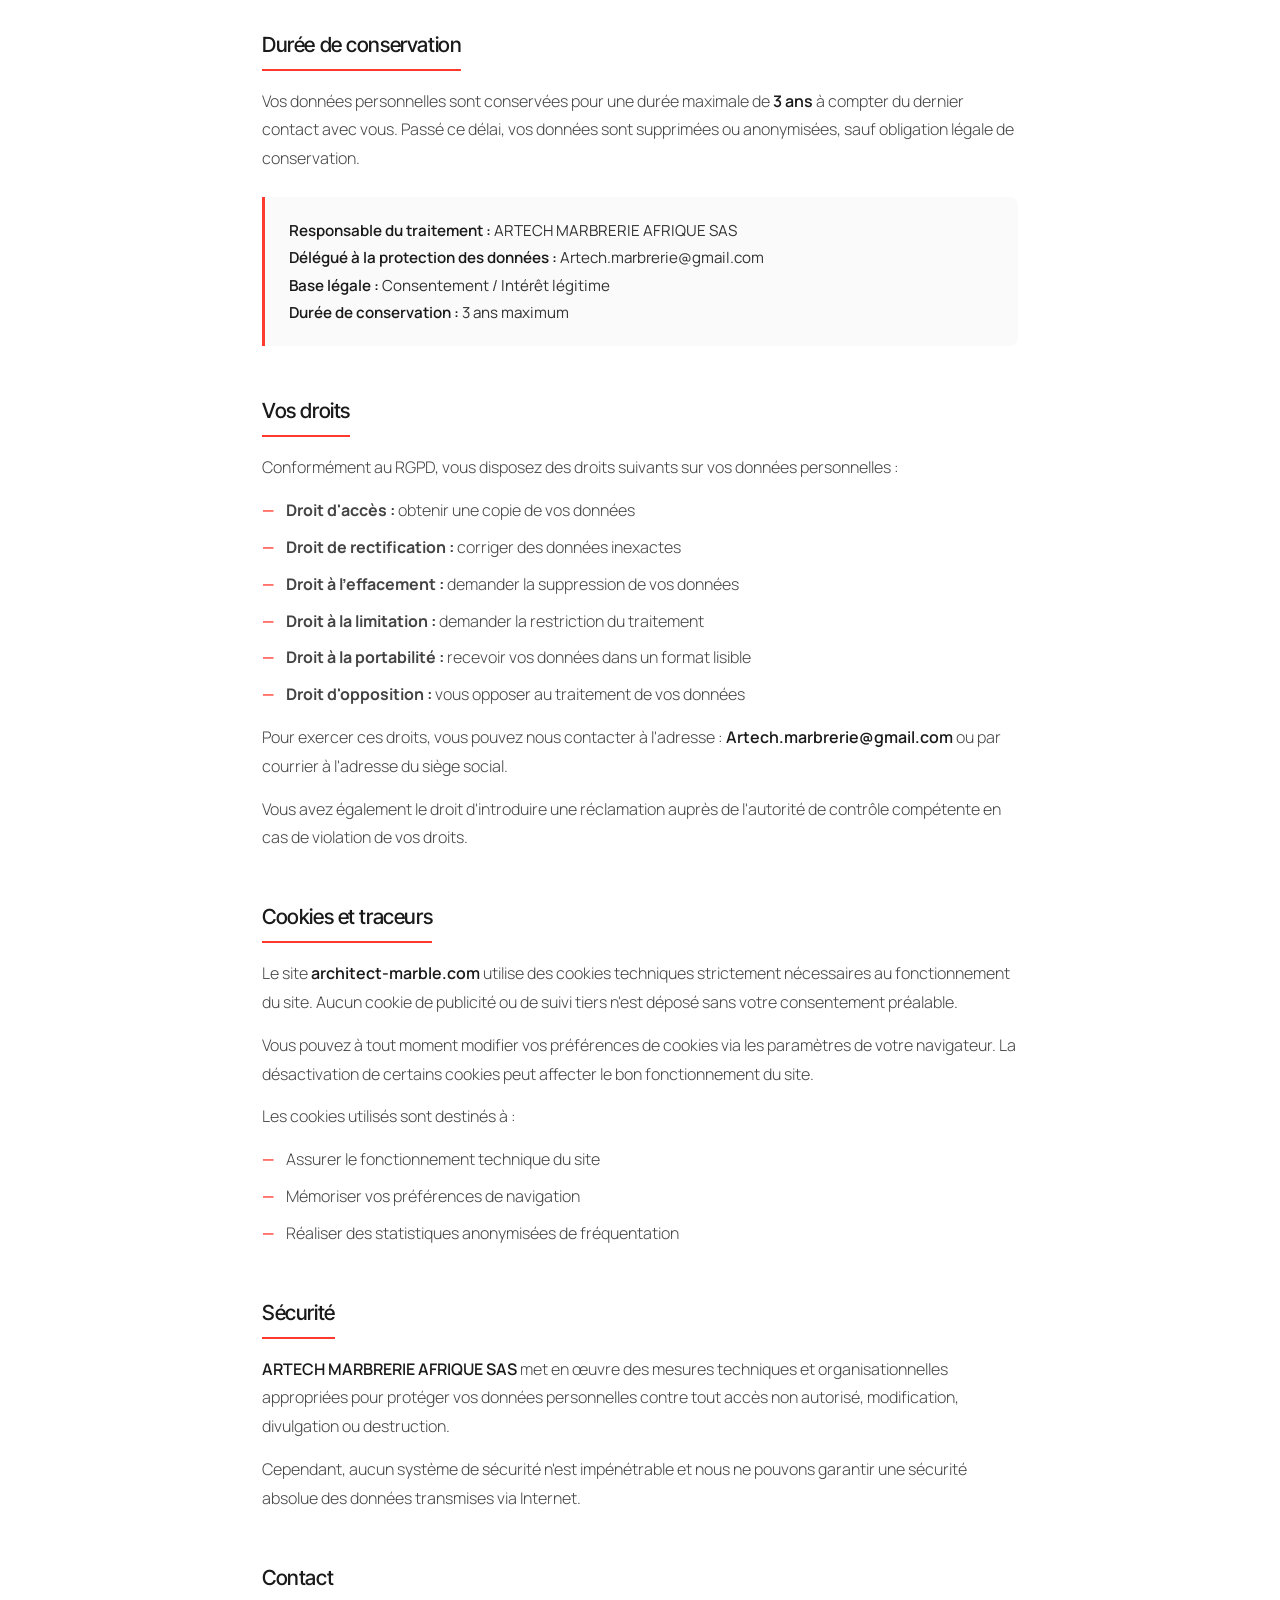
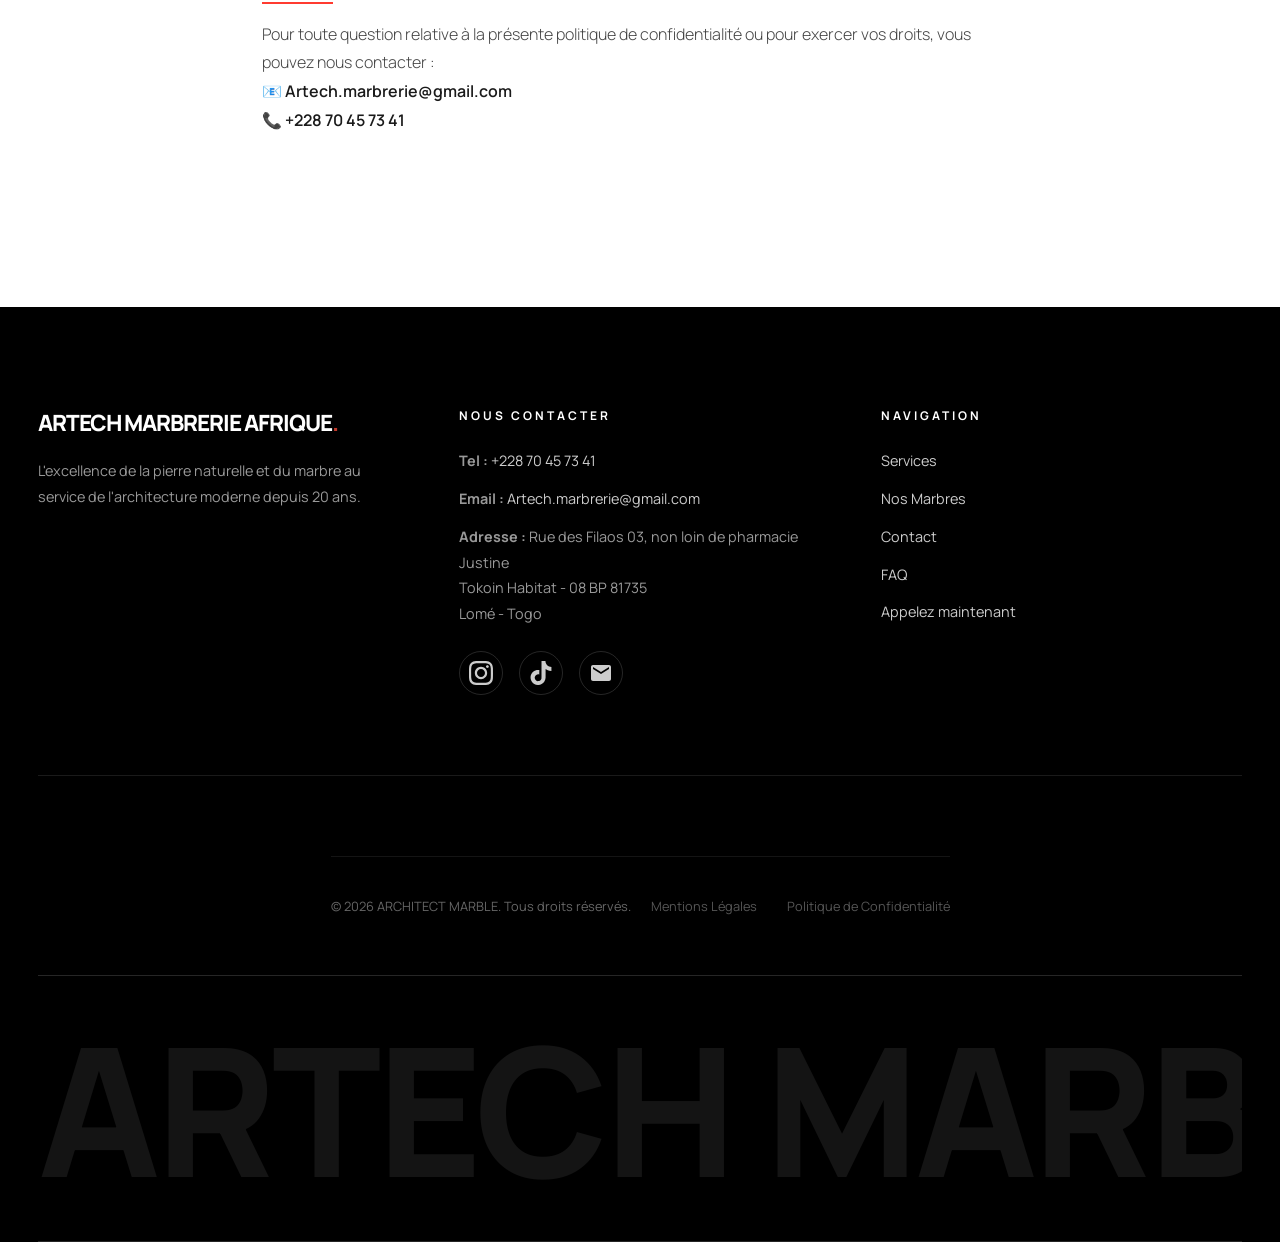
==== commit ea660b1b: "Footer socials: replace LinkedIn and Behance with TikTok and Email Co-Authored-By: Claude Opus 5.5 <" ====
--- a/confidentialite/index.html
+++ b/confidentialite/index.html
@@ -475,14 +475,14 @@
                                 <path d="M12 2.163c3.204 0 3.584.012 4.85.07 3.252.148 4.771 1.691 4.919 4.919.058 1.265.069 1.645.069 4.849 0 3.205-.012 3.584-.069 4.849-.149 3.225-1.664 4.771-4.919 4.919-1.266.058-1.644.07-4.85.07-3.204 0-3.584-.012-4.849-.07-3.26-.149-4.771-1.699-4.919-4.92-.058-1.265-.07-1.644-.07-4.849 0-3.204.013-3.583.07-4.849.149-3.227 1.664-4.771 4.919-4.919 1.266-.057 1.645-.069 4.849-.069zm0-2.163c-3.259 0-3.667.014-4.947.072-4.358.2-6.78 2.618-6.98 6.98-.059 1.281-.073 1.689-.073 4.948 0 3.259.014 3.668.072 4.948.2 4.358 2.618 6.78 6.98 6.98 1.281.058 1.689.072 4.948.072 3.259 0 3.668-.014 4.948-.072 4.354-.2 6.782-2.618 6.979-6.98.059-1.28.073-1.689.073-4.948 0-3.259-.014-3.667-.072-4.947-.196-4.354-2.617-6.78-6.979-6.98-1.281-.059-1.69-.073-4.949-.073zm0 5.838c-3.403 0-6.162 2.759-6.162 6.162s2.759 6.163 6.162 6.163 6.162-2.759 6.162-6.163c0-3.403-2.759-6.162-6.162-6.162zm0 10.162c-2.209 0-4-1.79-4-4 0-2.209 1.791-4 4-4s4 1.791 4 4c0 2.21-1.791 4-4 4zm6.406-11.845c-.796 0-1.441.645-1.441 1.44s.645 1.441 1.441 1.441c.795 0 1.439-.645 1.439-1.441s-.644-1.44-1.439-1.44z" />
                             </svg>
                         </a>
-                        <a href="#" target="_blank" aria-label="LinkedIn">
+                        <a href="#" target="_blank" rel="noopener" aria-label="TikTok">
                             <svg viewBox="0 0 24 24" width="24" height="24" fill="currentColor">
-                                <path d="M19 0h-14c-2.761 0-5 2.239-5 5v14c0 2.761 2.239 5 5 5h14c2.762 0 5-2.239 5-5v-14c0-2.762-2.238-5-5-5zm-11 19h-3v-11h3v11zm-1.5-12.268c-.966 0-1.75-.79-1.75-1.764s.784-1.764 1.75-1.764 1.75.79 1.75 1.764-.783 1.764-1.75 1.764zm13.5 12.268h-3v-5.604c0-3.368-4-3.113-4 0v5.604h-3v-11h3v1.765c1.396-2.586 7-2.777 7 2.476v6.759z" />
+                                <path d="M12.525.02c1.31-.02 2.61-.01 3.91-.02.08 1.53.63 3.09 1.75 4.17 1.12 1.11 2.7 1.62 4.24 1.79v4.03c-1.44-.05-2.89-.35-4.2-.97-.57-.26-1.1-.59-1.62-.93-.01 2.92.01 5.84-.02 8.75-.08 1.4-.54 2.79-1.35 3.94-1.31 1.92-3.58 3.17-5.91 3.21-1.43.08-2.86-.31-4.08-1.03-2.02-1.19-3.44-3.37-3.65-5.71-.02-.5-.03-1-.01-1.49.18-1.9 1.12-3.72 2.58-4.96 1.66-1.44 3.98-2.13 6.15-1.72.02 1.48-.04 2.96-.04 4.44-.99-.32-2.15-.23-3.02.37-.63.41-1.11 1.04-1.36 1.75-.21.51-.15 1.07-.14 1.61.24 1.64 1.82 3.02 3.5 2.87 1.12-.01 2.19-.66 2.77-1.61.19-.33.4-.67.41-1.06.1-1.79.06-3.57.07-5.36.01-4.03-.01-8.05.02-12.07z" />
                             </svg>
                         </a>
-                        <a href="#" target="_blank" aria-label="Behance">
+                        <a href="mailto:Artech.marbrerie@gmail.com" aria-label="Email">
                             <svg viewBox="0 0 24 24" width="24" height="24" fill="currentColor">
-                                <path d="M22 7h-7v-2h7v2zm1.726 10c-.442 1.297-2.029 3-5.101 3-3.074 0-5.564-1.729-5.564-5.675 0-3.91 2.325-5.92 5.466-5.92 3.082 0 4.964 1.782 5.375 4.426.078.506.109 1.188.095 2.14h-8.027c.13 3.211 3.483 3.312 4.588 2.029h3.168zm-7.686-4h4.965c-.105-1.547-1.136-2.219-2.477-2.219-1.466 0-2.277.768-2.488 2.219zm-9.574 6.988h-6.466v-14.967h6.953c5.476.081 5.58 5.444 2.72 6.906 3.461 1.26 3.577 8.061-3.207 8.061zm-3.466-8.988h2.027c2.518 0 2.508-3.521 0-3.521h-2.027v3.521zm0 5.988h2.731c2.816 0 2.534-4 0-4h-2.731v4z" />
+                                <path d="M20 4H4c-1.1 0-2 .9-2 2v12c0 1.1.9 2 2 2h16c1.1 0 2-.9 2-2V6c0-1.1-.9-2-2-2zm0 4-8 5-8-5V6l8 5 8-5v2z" />
                             </svg>
                         </a>
                     </div>
--- a/style.css
+++ b/style.css
@@ -5608,3 +5608,127 @@
     font-weight: 600 !important;
     letter-spacing: 0 !important;
 }
+
+/* ===================== NOS MARBRES — HOVER BG, HEADER & HUD ===================== */
+/* Hovered marble shown full-bleed behind the track, reduced opacity, cross-faded */
+.gallery-hover-bg.active {
+    opacity: 0.28;
+    transform: scale(1);
+}
+
+.gallery-item-label em {
+    color: rgba(255, 255, 255, 0.75);
+    font-size: 0.62rem;
+    text-shadow: 0 1px 3px rgba(0, 0, 0, 0.6);
+}
+
+.marbre-eyebrow {
+    display: inline-flex;
+    align-items: center;
+    gap: 12px;
+    font-size: 0.72rem;
+    font-weight: 600;
+    letter-spacing: 3px;
+    text-transform: uppercase;
+    color: rgba(0, 0, 0, 0.55);
+}
+
+.marbre-eyebrow b {
+    color: #c0392b;
+    font-weight: 700;
+}
+
+.marbre-eyebrow-line {
+    width: 36px;
+    height: 1px;
+    background: currentColor;
+}
+
+/* Bottom HUD */
+.marbre-gallery-hud {
+    position: absolute;
+    left: 1cm;
+    right: 1cm;
+    bottom: 4vh;
+    z-index: 20;
+    display: flex;
+    align-items: flex-end;
+    justify-content: space-between;
+    gap: 40px;
+    pointer-events: none;
+}
+
+.mgh-info {
+    display: flex;
+    flex-direction: column;
+    gap: 4px;
+    min-width: 0;
+}
+
+.mgh-tag {
+    font-size: 0.65rem;
+    font-weight: 700;
+    letter-spacing: 3px;
+    text-transform: uppercase;
+    color: #c0392b;
+}
+
+.mgh-name {
+    font-family: var(--font-display);
+    font-size: clamp(1.4rem, 2.2vw, 2rem);
+    font-weight: 500;
+    letter-spacing: -0.02em;
+    line-height: 1.1;
+    color: var(--text-color);
+}
+
+.mgh-origin {
+    font-size: 0.75rem;
+    letter-spacing: 1.5px;
+    text-transform: uppercase;
+    color: rgba(0, 0, 0, 0.5);
+}
+
+.mgh-progress {
+    display: flex;
+    align-items: center;
+    gap: 18px;
+    flex-shrink: 0;
+}
+
+.mgh-count {
+    font-size: 0.8rem;
+    letter-spacing: 2px;
+    color: rgba(0, 0, 0, 0.45);
+    font-variant-numeric: tabular-nums;
+}
+
+.mgh-count b {
+    color: var(--text-color);
+    font-weight: 700;
+}
+
+.mgh-bar {
+    position: relative;
+    width: clamp(120px, 14vw, 220px);
+    height: 1px;
+    background: rgba(0, 0, 0, 0.15);
+    overflow: hidden;
+}
+
+.mgh-bar-fill {
+    position: absolute;
+    inset: 0;
+    background: var(--text-color);
+    transform-origin: left center;
+    transform: scaleX(0);
+    will-change: transform;
+}
+
+/* Mobile layout unchanged: extra header details & HUD are desktop-only */
+@media (max-width: 768px) {
+    .marbre-eyebrow,
+    .marbre-gallery-hud {
+        display: none;
+    }
+}
